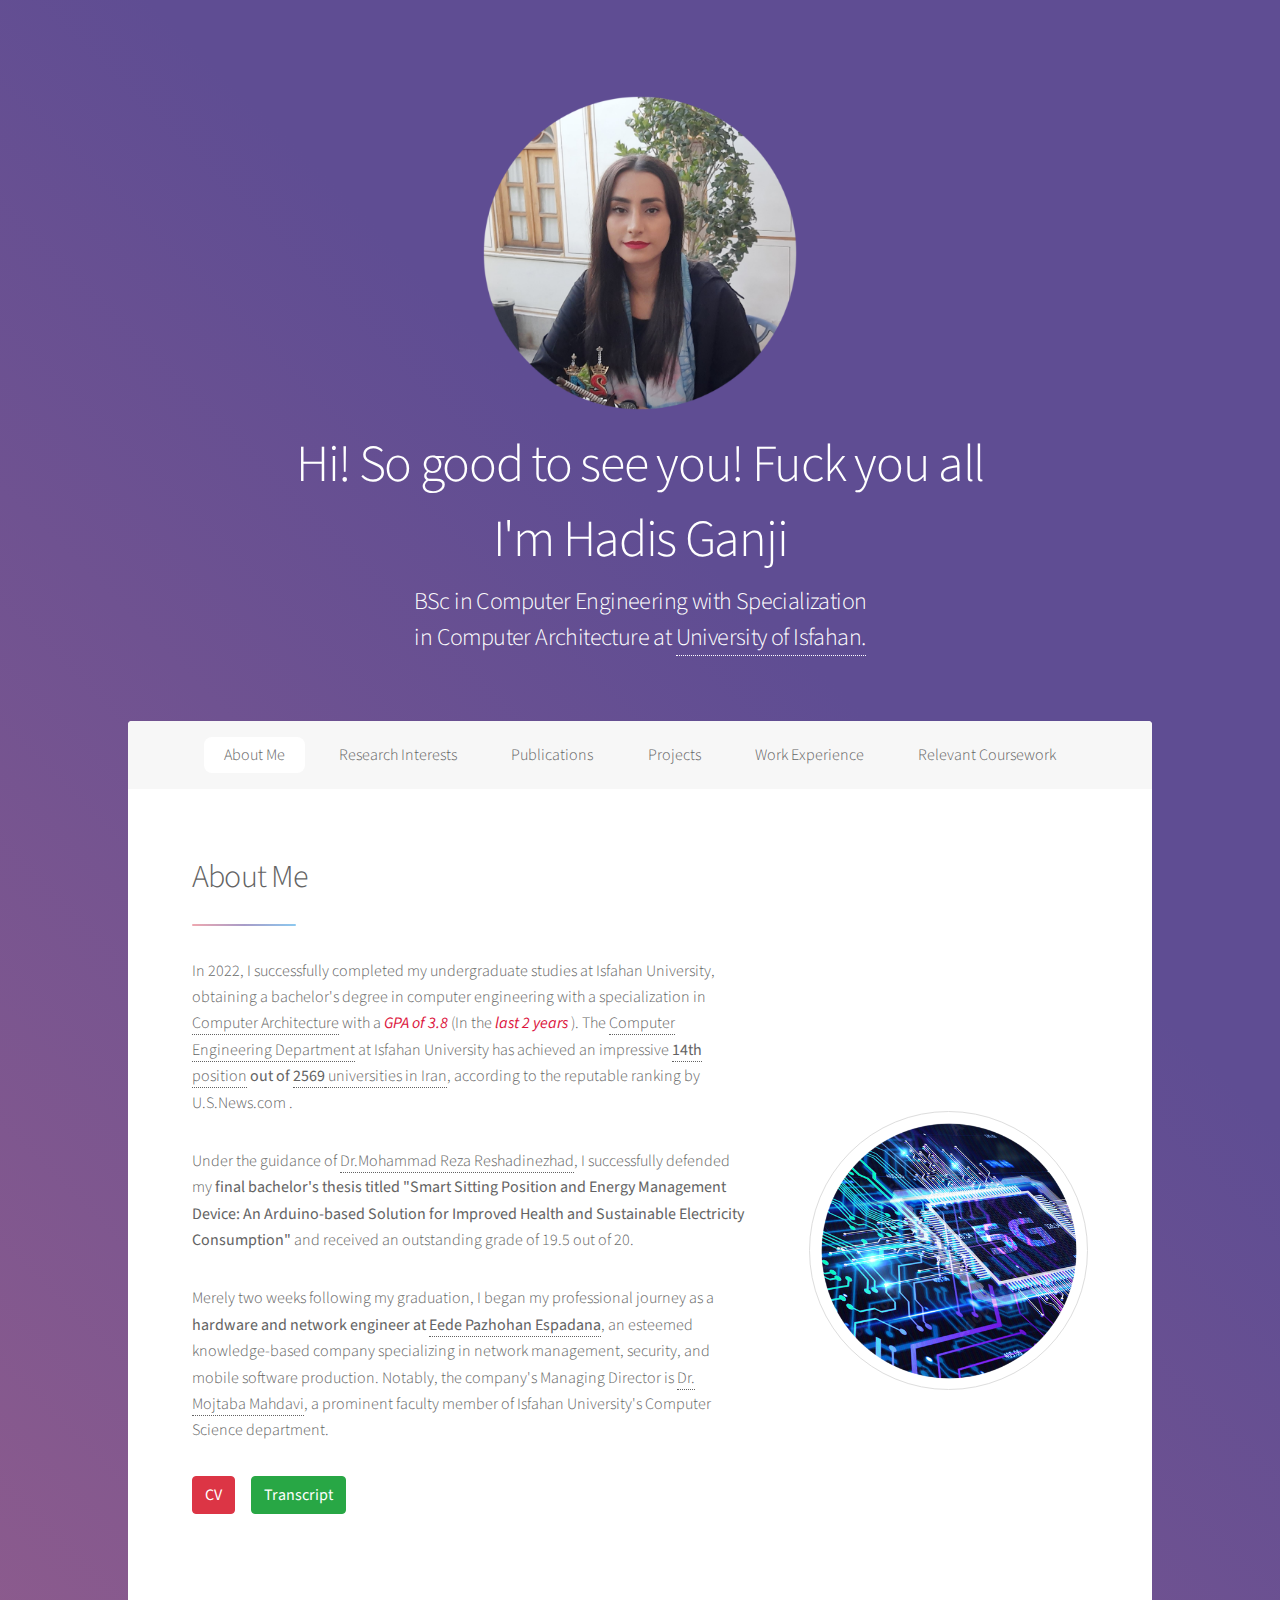
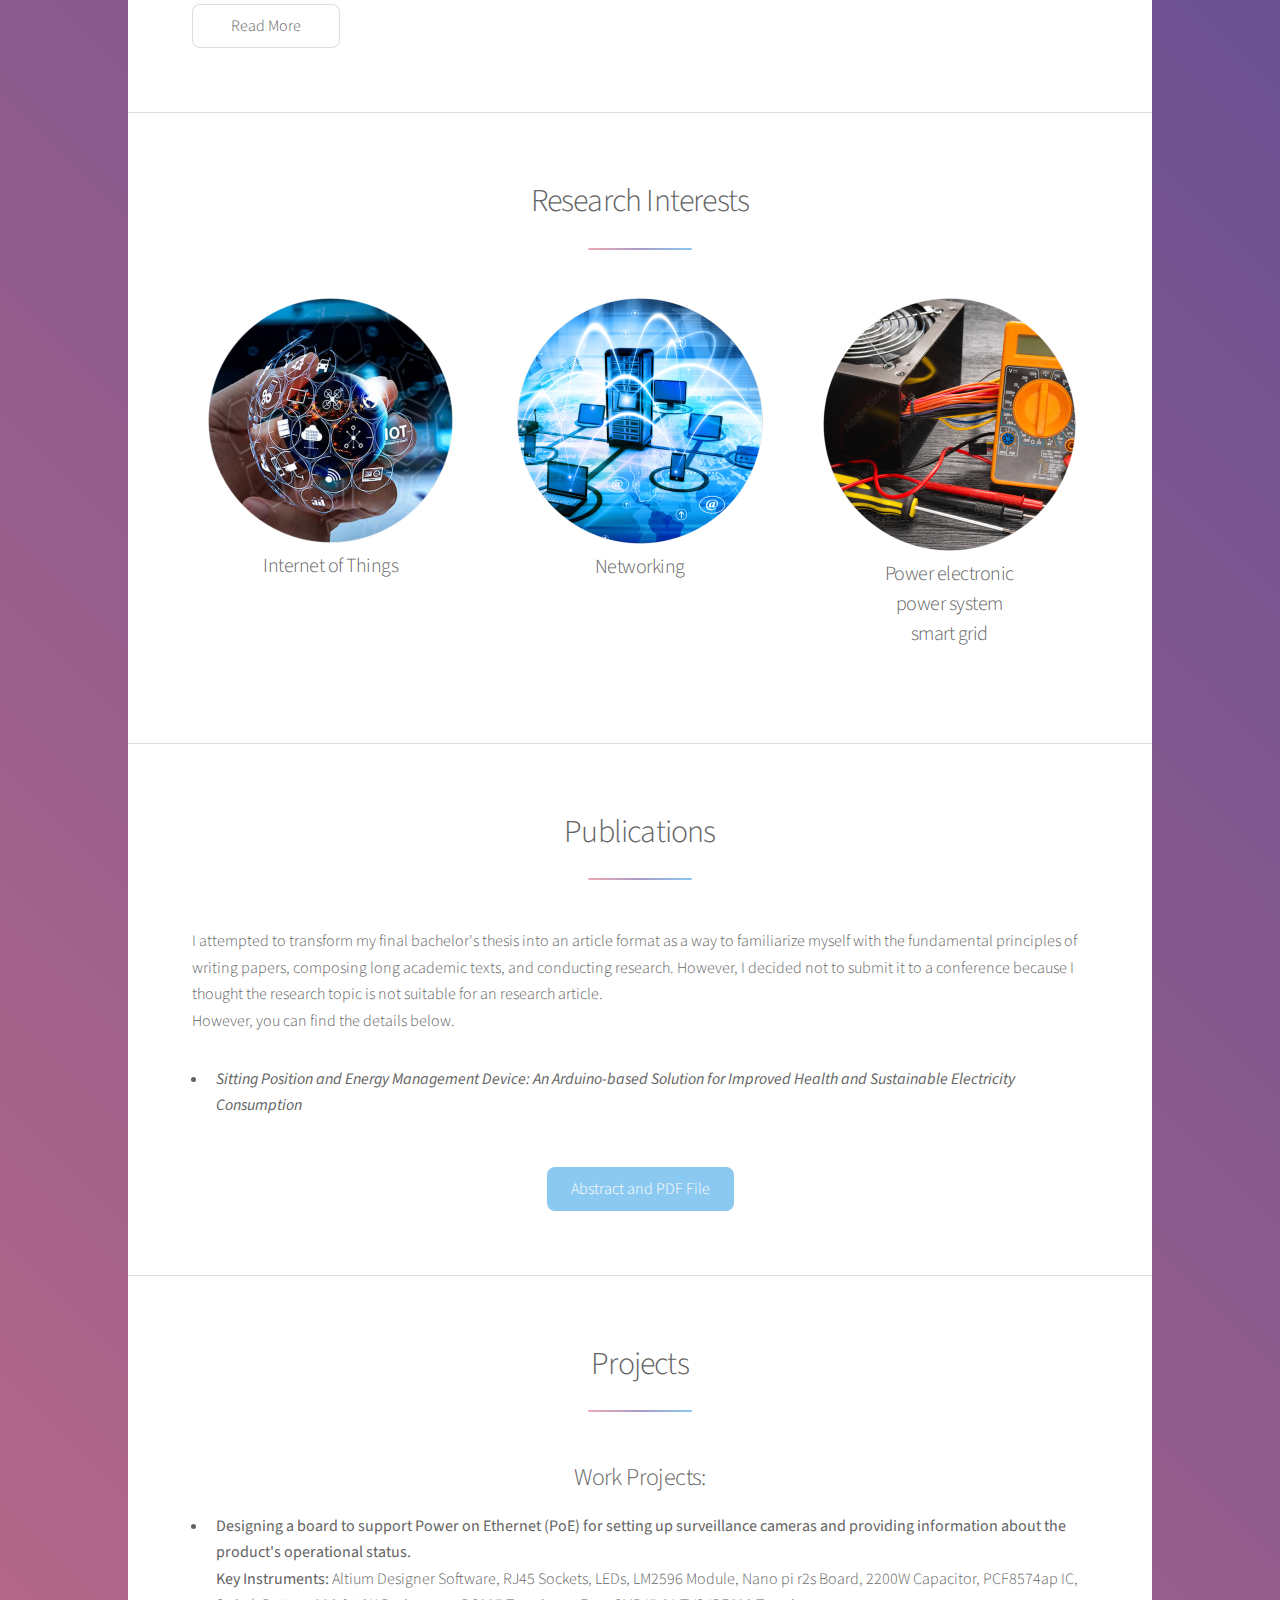
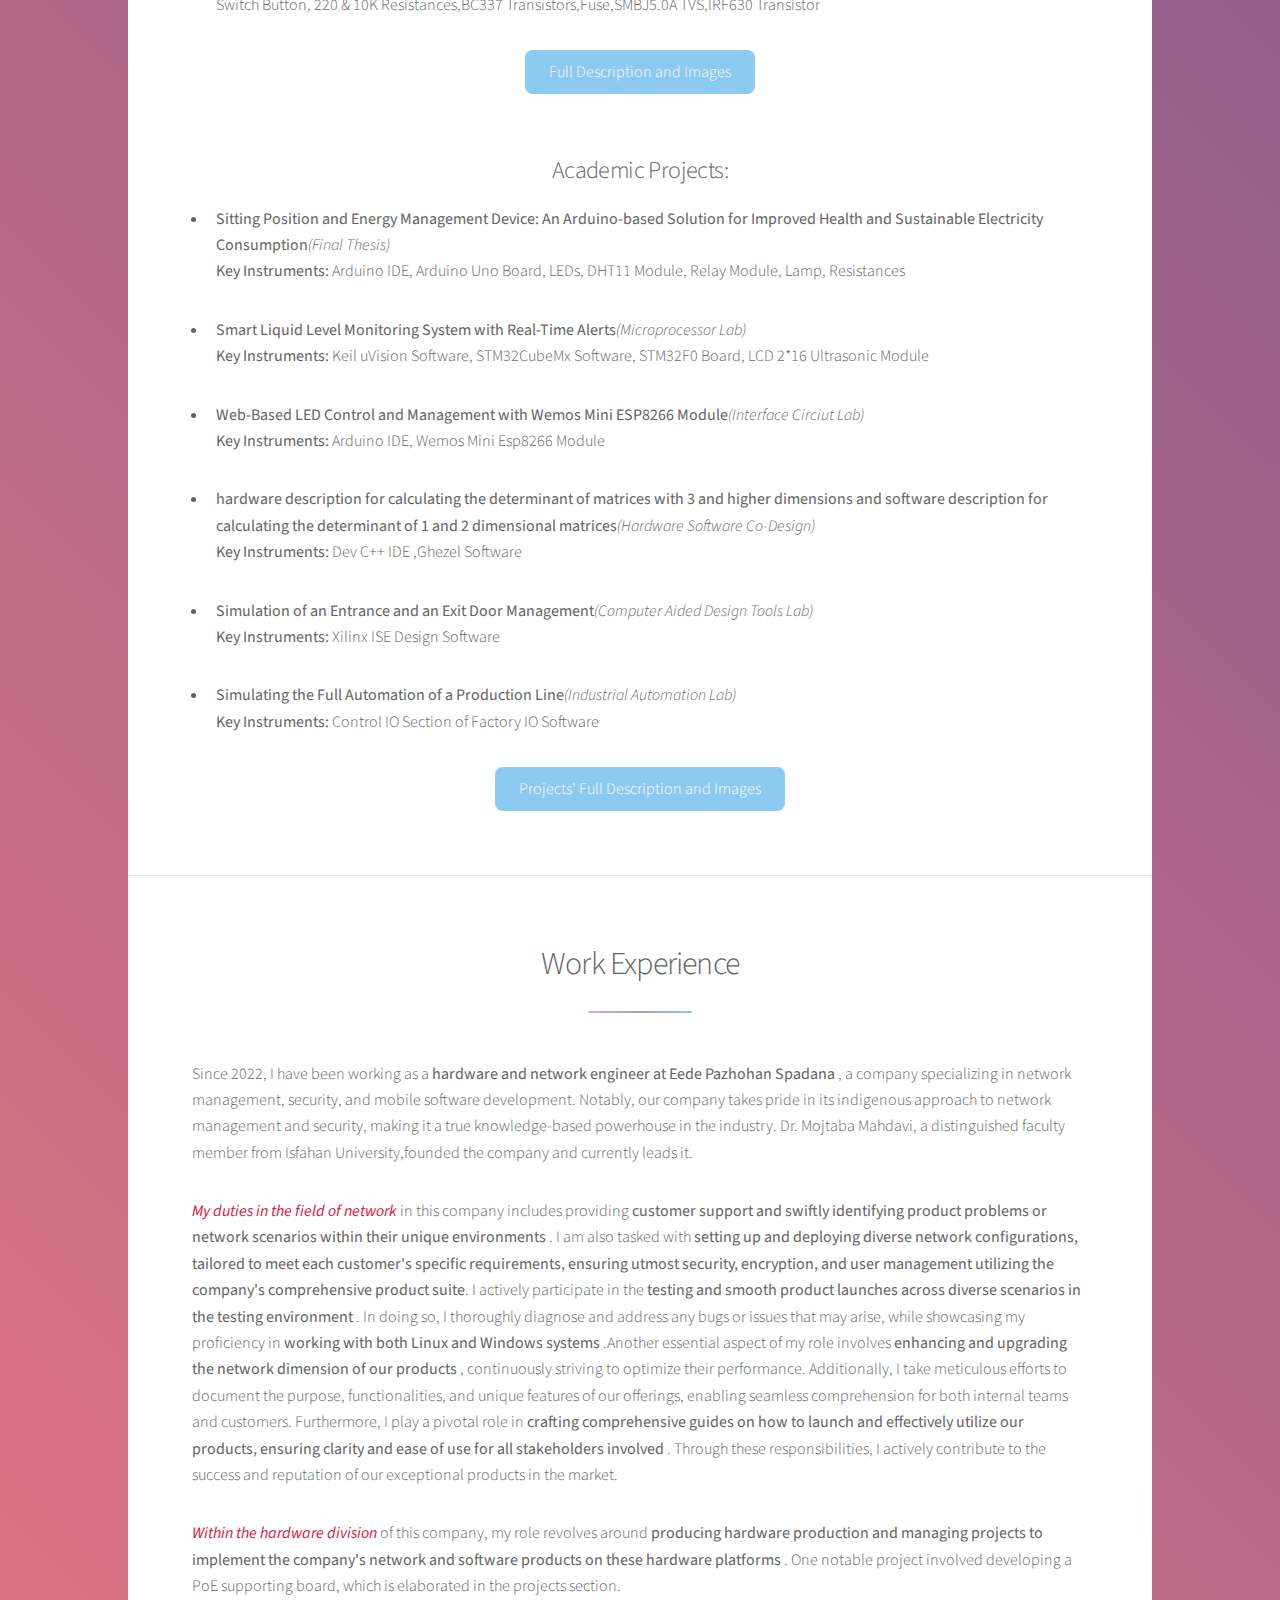
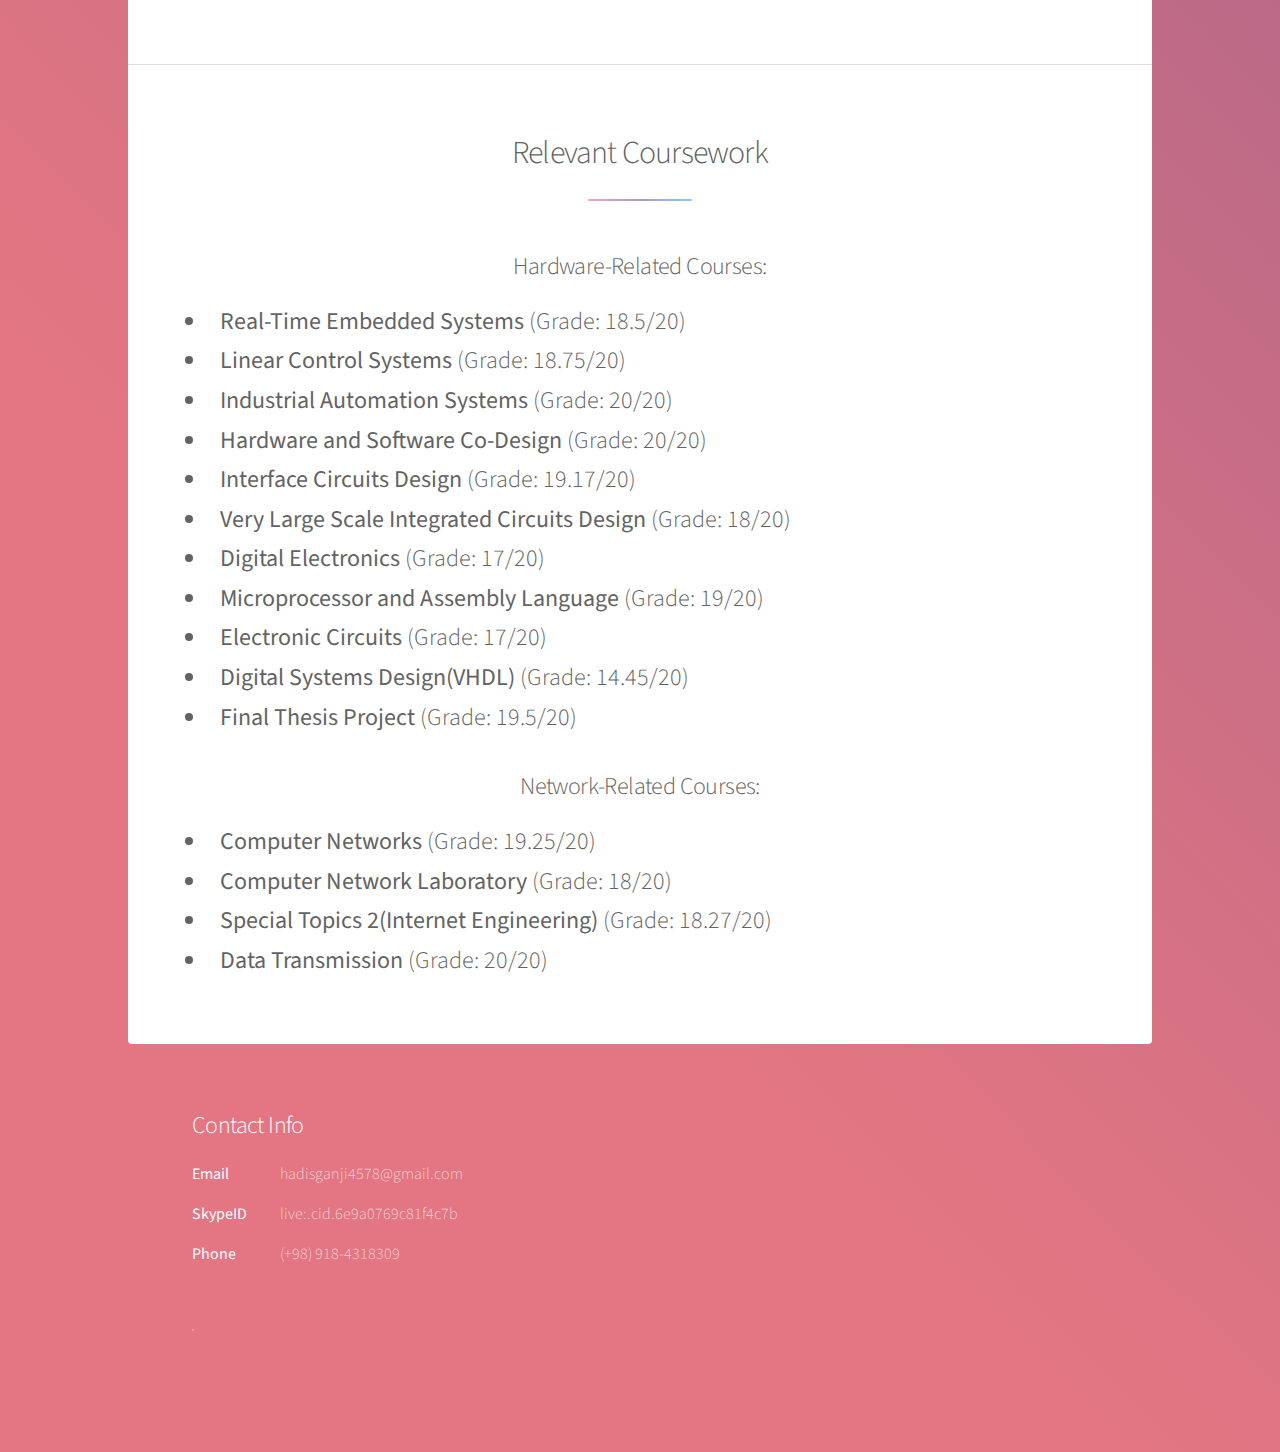
==== index.html @ ba5493f1 "bishoor kermoo" ====
<!DOCTYPE html>
<!--
	Stellar by HTML5 UP
	html5up.net | @ajlkn
	Free for personal and commercial use under the CCA 3.0 license (html5up.net/license)
-->
<html>

<head>
	<meta http-equiv="content-type" content="text/html; charset=UTF-8">
	<!-- Google tag (gtag.js) -->
	<script async="" src="index_files/js"></script>
	<script>
		window.dataLayer = window.dataLayer || [];
		function gtag() { dataLayer.push(arguments); }
		gtag('js', new Date());

		gtag('config', 'G-LJ4HGPXPZK');
	</script>

	<title>Home Page</title>
	<meta charset="utf-8">
	<meta name="viewport" content="width=device-width, initial-scale=1, user-scalable=no">
	<link rel="stylesheet" href="https://cdn.jsdelivr.net/npm/bootstrap@4.3.1/dist/css/bootstrap.min.css"
		integrity="sha384-ggOyR0iXCbMQv3Xipma34MD+dH/1fQ784/j6cY/iJTQUOhcWr7x9JvoRxT2MZw1T" crossorigin="anonymous">
	<link rel="stylesheet" href="index_files/bootstrap.min.css"
		integrity="sha384-ggOyR0iXCbMQv3Xipma34MD+dH/1fQ784/j6cY/iJTQUOhcWr7x9JvoRxT2MZw1T" crossorigin="anonymous">
	<link rel="stylesheet" href="index_files/main.css">
	<script src="index_files/jquery-3.3.1.slim.min.js"
		integrity="sha384-q8i/X+965DzO0rT7abK41JStQIAqVgRVzpbzo5smXKp4YfRvH+8abtTE1Pi6jizo"
		crossorigin="anonymous"></script>
	<script src="index_files/popper.min.js"
		integrity="sha384-UO2eT0CpHqdSJQ6hJty5KVphtPhzWj9WO1clHTMGa3JDZwrnQq4sF86dIHNDz0W1"
		crossorigin="anonymous"></script>
	<script src="index_files/bootstrap.min.js"
		integrity="sha384-JjSmVgyd0p3pXB1rRibZUAYoIIy6OrQ6VrjIEaFf/nJGzIxFDsf4x0xIM+B07jRM"
		crossorigin="anonymous"></script>
	<noscript>
		<link rel="stylesheet" href="assets/css/noscript.css" />
	</noscript>
</head>

<body class="">

	<!-- Wrapper -->
	<div id="wrapper">

		<!-- Header -->
		<header id="header" class="alt">
			<span class="logo">
				<img style="max-width: 35%;" alt="" src="index_files/me.png">
			</span>
			<h1>Hi! So good to see you!  Fuck you all<div></div>
			</h1>
			<h1>I'm Hadis Ganji<div></div>
			</h1>
			<h2>BSc in Computer Engineering with Specialization<br> in Computer Architecture at <a
					href="https://ui.ac.ir/EN">University of Isfahan.</a></h2>
		</header>

		<!-- Nav -->
		<nav id="nav" class="alt">
			<ul>
				<li><a href="#about" class="active">About Me</a></li>
				<li><a href="#first" class="">Research Interests</a></li>
				<li><a href="#second" class="">Publications</a></li>
				<li><a href="#third" class="">Projects</a></li>
				<li><a href="#fourth" class="">Work Experience</a></li>
				<li><a href="#fifth" class="">Relevant Coursework</a></li>
			</ul>
		</nav>

		<!-- Main -->
		<div id="main">

			<!-- About Me -->
			<section id="about" class="main">
				<div class="spotlight">
					<div class="content">
						<header class="major">
							<h2>About Me</h2>
						</header>
						<p>In 2022, I successfully completed my undergraduate studies at
							Isfahan University, obtaining a bachelor's degree in computer
							engineering with a specialization in <a href="http://hw.ui.ac.ir/">Computer Architecture</a>
							with a <b><em style="color: crimson;">GPA of
									3.8</em></b> (In the <b><em style="color: crimson;">last 2 years</em></b>
							).
							The <a href="http://fce.ui.ac.ir/">Computer Engineering Department</a> at Isfahan University
							has achieved an impressive <a href="https://www.usnews.com/education/best-global-universities/iran/computer-science
 "> <strong>14th</strong> position</a> <strong>out of <a href="https://asrezaban.com/%D8%AA%D8%B9%D8%AF%D8%A7%D8%AF-%D8%AF%D8%A7%D9%86%D8%B4%DA%AF%D8%A7%D9%87-%D9%87%D8%A7-%D8%AF%D8%B1-%D8%A7%DB%8C%D8%B1%D8%A7%D9%86/
 ">2569</strong> universities in Iran</a>, according to the reputable ranking by U.S.News.com .
						</p>

						<p>
							Under the guidance of <a
								href="https://scholar.google.com/citations?hl=en&user=UVoq7p0AAAAJ">Dr.Mohammad Reza
								Reshadinezhad</a>, I successfully defended my <strong>final bachelor's thesis titled
								"Smart
								Sitting Position and Energy Management Device: An Arduino-based Solution for Improved
								Health
								and Sustainable Electricity Consumption"</strong> and received an outstanding grade of
							19.5 out of
							20.
						</p>

						<p>
							Merely two weeks following my graduation, I began my professional journey as a
							<strong>hardware and
								network engineer at <a href="https://eepaco.ir/">Eede Pazhohan Espadana</a></strong>, an
							esteemed
							knowledge-based company specializing in network management, security, and mobile software
							production. Notably, the company's Managing Director is <a
								href="https://scholar.google.com/citations?hl=en&user=4ywD6eQAAAAJ">Dr. Mojtaba
								Mahdavi</a>, a prominent faculty member of Isfahan University's Computer Science
							department. <br>

						<ul class="actions">
							<li><a href="#" type="button" class="btn btn-danger">CV</a></li>
							<li><a href="#" type="button" class="btn btn-success">Transcript</a></li>
						</ul>
						<br>
						</p>

						<ul class="actions">
							<li><a href="Read More About Me.html" class="button">Read More</a></li>
						</ul>
					</div>
					<span class="image"><img src="images/index.png" alt=""></span>
				</div>
			</section>

			<!-- First Section -->
			<section id="first" class="main special">
				<header class="major">
					<h2>Research Interests</h2>
				</header>
				<ul class="features">
					<li>
						<span class="image"><img src="images/circle_iot(2).jpg" alt=""></span>
						<h3>Internet of Things</h3>
						<p> </p>
					</li>
					<li>
						<span class="image"><img src="images/imgonline-com-ua-shape-4cOcm2SMSVDm7pzH(3).jpg"
								alt=""></span>
						<h3>Networking</h3>
						<p> </p>
					</li>
					<li>
						<span class="image"><img src="images/imgonline-com-ua-shape-r41WKgwW0dTmNQNR(2).jpg"
								alt=""></span>
						<h3>Power electronic<br>power system<br>smart grid</h3>
						<p> </p>
					</li>
				</ul>
				<!-- <footer class="major">
					<ul class="actions special">
						<li><a href="generic.html" class="button">Learn More</a></li>
					</ul>
				</footer> -->
			</section>

			<!-- Second Section -->
			<section id="second" class="main special">
				<header class="major">
					<h2>Publications</h2>
					<!-- <p>Donec imperdiet consequat consequat. Suspendisse feugiat congue<br />
						posuere. Nulla massa urna, fermentum eget quam aliquet.</p> -->
				</header>


				<p style="text-align: left;">I attempted to transform my final bachelor's thesis into an article
					format as a way to familiarize myself with the fundamental principles of writing papers,
					composing long academic texts, and conducting research. However, I decided not to submit
					it to a conference because I thought the research topic is not suitable for an research
					article.<br>However, you can find the details below.
				</p>
				<ul>
					<li style="text-align: left;"> <i><strong> Sitting Position and Energy Management Device: An
								Arduino-based Solution for Improved Health and Sustainable Electricity
								Consumption</i></strong>
				</ul>


				<!-- <ul class="statistics">
					<li class="style1">
						<span class="icon solid fa-code-branch"></span>
						<strong>5,120</strong> Etiam
					</li>
					<li class="style2">
						<span class="icon fa-folder-open"></span>
						<strong>8,192</strong> Magna
					</li>
					<li class="style3">
						<span class="icon solid fa-signal"></span>
						<strong>2,048</strong> Tempus
					</li>
					<li class="style4">
						<span class="icon solid fa-laptop"></span>
						<strong>4,096</strong> Aliquam
					</li>
					<li class="style5">
						<span class="icon fa-gem"></span>
						<strong>1,024</strong> Nullam
					</li>
				</ul> -->
				<!-- <p class="content">Nam elementum nisl et mi a commodo porttitor. Morbi sit amet nisl eu arcu faucibus
					hendrerit vel a risus. Nam a orci mi, elementum ac arcu sit amet, fermentum pellentesque et purus.
					Integer maximus varius lorem, sed convallis diam accumsan sed. Etiam porttitor placerat sapien, sed
					eleifend a enim pulvinar faucibus semper quis ut arcu. Ut non nisl a mollis est efficitur
					vestibulum. Integer eget purus nec nulla mattis et accumsan ut magna libero. Morbi auctor iaculis
					porttitor. Sed ut magna ac risus et hendrerit scelerisque. Praesent eleifend lacus in lectus aliquam
					porta. Cras eu ornare dui curabitur lacinia.</p> -->
				<footer class="major">
					<ul class="actions special">
						<li><a href="Publication Details.html" class="button primary">Abstract and PDF File</a></li>
					</ul>
				</footer>
			</section>

			<!-- Get Started -->
			<section id="third" class="main special">
				<header class="major">
					<h2>Projects</h2>
				</header>
				<h2>Work Projects:</h2>
				<ul>
					<li style="text-align: left;"><b>Designing a board to support Power on Ethernet (PoE) for setting
							up surveillance cameras and providing information about the product's operational
							status.</b>
						<!--<ul>
							<li>I worked on a real-world project as my final thesis. In Isfahan,
								traffic sensors collected data for 37 months from 71 intersections,
								yielding 13 million lines of text-based traffic records. The data was cleaned,
								aggregated, and properly stored in order to be prepared for further time series
								and clustering analysis. In order to identify similar or dissimilar locations in
								the city for more effective traffic management, the main process of this project
								was to divide city intersections based on the similarity of their traffic flows.
								My secondary goal was to use time series visualization to examine daily variations
								in traffic flow at individual intersections and identify patterns.
								Results obtained from this project led to the publication of my second research paper.
							</li><br> -->
						<p><b>Key Instruments: </b> Altium Designer Software, RJ45 Sockets, LEDs, LM2596 Module, Nano pi
							r2s Board, 2200W Capacitor, PCF8574ap IC, Switch Button, 220 & 10K Resistances,BC337
							Transistors,Fuse,SMBJ5.0A TVS,IRF630 Transistor
						</p>
				</ul>
				<ul class="actions special">
					<li><a href="https://github.com/Mohammad-Aminazadeh/City-Traffic-Data-Analysis-and-Clustering"
							class="button primary">Full Description and Images</a></li>
					<!-- <li><a href="/Publications/ICCKE Presentation.pdf" class="button">Conference Presentation
							File</a></li> -->
				</ul>
				</li>
				<br>
				<h2>Academic Projects:</h2>
				<ul>
					<li style="text-align: left;"><b>Sitting Position and Energy Management Device: An
							Arduino-based Solution for Improved Health and Sustainable Electricity
							Consumption</b><i>(Final Thesis)</i>
						<!--<ul>
							<li>I worked on a real-world project as my final thesis. In Isfahan,
								traffic sensors collected data for 37 months from 71 intersections,
								yielding 13 million lines of text-based traffic records. The data was cleaned,
								aggregated, and properly stored in order to be prepared for further time series
								and clustering analysis. In order to identify similar or dissimilar locations in
								the city for more effective traffic management, the main process of this project
								was to divide city intersections based on the similarity of their traffic flows.
								My secondary goal was to use time series visualization to examine daily variations
								in traffic flow at individual intersections and identify patterns.
								Results obtained from this project led to the publication of my second research paper.
							</li><br> -->
						<p><b>Key Instruments: </b>
							Arduino IDE, Arduino Uno Board, LEDs, DHT11 Module, Relay Module, Lamp, Resistances

						</p>
						<!-- </ul>
				<ul class="actions special">
					<li><a href="https://github.com/Mohammad-Aminazadeh/City-Traffic-Data-Analysis-and-Clustering"
							class="button primary">Full Description and Images</a></li>
					<li><a href="/Publications/ICCKE Presentation.pdf" class="button">Conference Presentation
							File</a></li>
				</ul> -->
					</li>
				</ul>


				<ul>
					<li style="text-align: left;"><b>Smart Liquid Level Monitoring System with Real-Time
							Alerts</b><i>(Microprocessor Lab)</i>
						<!--<ul>
							<li>I worked on a real-world project as my final thesis. In Isfahan,
								traffic sensors collected data for 37 months from 71 intersections,
								yielding 13 million lines of text-based traffic records. The data was cleaned,
								aggregated, and properly stored in order to be prepared for further time series
								and clustering analysis. In order to identify similar or dissimilar locations in
								the city for more effective traffic management, the main process of this project
								was to divide city intersections based on the similarity of their traffic flows.
								My secondary goal was to use time series visualization to examine daily variations
								in traffic flow at individual intersections and identify patterns.
								Results obtained from this project led to the publication of my second research paper.
							</li><br> -->
						<p><b>Key Instruments: </b> Keil uVision Software, STM32CubeMx Software, STM32F0 Board, LCD 2*16
							Ultrasonic Module</p>
				</ul>
				<!-- <ul class="actions special">
					<li><a href="https://github.com/Mohammad-Aminazadeh/City-Traffic-Data-Analysis-and-Clustering"
							class="button primary">Full Description and Images</a></li>
					<li><a href="/Publications/ICCKE Presentation.pdf" class="button">Conference Presentation
							File</a></li>
				</ul> -->
				</li>

				<ul>
					<li style="text-align: left;"><b>Web-Based LED Control and Management with Wemos Mini ESP8266
							Module</b><i>(Interface Circiut Lab)</i>
						<!--<ul>
							<li>I worked on a real-world project as my final thesis. In Isfahan,
								traffic sensors collected data for 37 months from 71 intersections,
								yielding 13 million lines of text-based traffic records. The data was cleaned,
								aggregated, and properly stored in order to be prepared for further time series
								and clustering analysis. In order to identify similar or dissimilar locations in
								the city for more effective traffic management, the main process of this project
								was to divide city intersections based on the similarity of their traffic flows.
								My secondary goal was to use time series visualization to examine daily variations
								in traffic flow at individual intersections and identify patterns.
								Results obtained from this project led to the publication of my second research paper.
							</li><br> -->
						<p><b>Key Instruments: </b> Arduino IDE, Wemos Mini Esp8266 Module
						</p>
				</ul>
				<!-- <ul class="actions special">
					<li><a href="https://github.com/Mohammad-Aminazadeh/City-Traffic-Data-Analysis-and-Clustering"
							class="button primary">Full Description and Images</a></li>
					<li><a href="/Publications/ICCKE Presentation.pdf" class="button">Conference Presentation
							File</a></li>
				</ul> -->
				</li>

				<ul>
					<li style="text-align: left;"><b>hardware description for calculating the determinant of matrices
							with 3 and higher dimensions and software description for calculating the determinant of 1
							and 2 dimensional matrices</b><i>(Hardware Software Co-Design)</i>
						<!--<ul>
							<li>I worked on a real-world project as my final thesis. In Isfahan,
								traffic sensors collected data for 37 months from 71 intersections,
								yielding 13 million lines of text-based traffic records. The data was cleaned,
								aggregated, and properly stored in order to be prepared for further time series
								and clustering analysis. In order to identify similar or dissimilar locations in
								the city for more effective traffic management, the main process of this project
								was to divide city intersections based on the similarity of their traffic flows.
								My secondary goal was to use time series visualization to examine daily variations
								in traffic flow at individual intersections and identify patterns.
								Results obtained from this project led to the publication of my second research paper.
							</li><br> -->
						<p><b>Key Instruments: </b> Dev C++ IDE ,Ghezel Software
						</p>
				</ul>
				<!-- <ul class="actions special">
					<li><a href="https://github.com/Mohammad-Aminazadeh/City-Traffic-Data-Analysis-and-Clustering"
							class="button primary">Full Description and Images</a></li>
					<li><a href="/Publications/ICCKE Presentation.pdf" class="button">Conference Presentation
							File</a></li>
				</ul> -->
				</li>
				<ul>
					<li style="text-align: left;"><b>Simulation of an Entrance and an Exit Door
							Management</b><i>(Computer Aided Design Tools Lab)</i>
						<!--<ul>
							<li>I worked on a real-world project as my final thesis. In Isfahan,
								traffic sensors collected data for 37 months from 71 intersections,
								yielding 13 million lines of text-based traffic records. The data was cleaned,
								aggregated, and properly stored in order to be prepared for further time series
								and clustering analysis. In order to identify similar or dissimilar locations in
								the city for more effective traffic management, the main process of this project
								was to divide city intersections based on the similarity of their traffic flows.
								My secondary goal was to use time series visualization to examine daily variations
								in traffic flow at individual intersections and identify patterns.
								Results obtained from this project led to the publication of my second research paper.
							</li><br> -->
						<p><b>Key Instruments: </b> Xilinx ISE Design Software
						</p>
				</ul>
				<!-- <ul class="actions special">
					<li><a href="https://github.com/Mohammad-Aminazadeh/City-Traffic-Data-Analysis-and-Clustering"
							class="button primary">Full Description and Images</a></li>
					<li><a href="/Publications/ICCKE Presentation.pdf" class="button">Conference Presentation
							File</a></li>
				</ul> -->
				</li>

				<ul>
					<li style="text-align: left;"><b>Simulating the Full Automation of a Production
							Line</b><i>(Industrial Automation Lab)</i>
						<!--<ul>
							<li>I worked on a real-world project as my final thesis. In Isfahan,
								traffic sensors collected data for 37 months from 71 intersections,
								yielding 13 million lines of text-based traffic records. The data was cleaned,
								aggregated, and properly stored in order to be prepared for further time series
								and clustering analysis. In order to identify similar or dissimilar locations in
								the city for more effective traffic management, the main process of this project
								was to divide city intersections based on the similarity of their traffic flows.
								My secondary goal was to use time series visualization to examine daily variations
								in traffic flow at individual intersections and identify patterns.
								Results obtained from this project led to the publication of my second research paper.
							</li><br> -->
						<p><b>Key Instruments: </b> Control IO Section of Factory IO Software
						</p>
				</ul>
				<ul class="actions special">
					<li><a href="https://github.com/Mohammad-Aminazadeh/City-Traffic-Data-Analysis-and-Clustering"
							class="button primary">Projects' Full Description and Images</a></li>
					<!--<li><a href="/Publications/ICCKE Presentation.pdf" class="button">Conference Presentation
							File</a></li>-->
				</ul>
				</li>

				<!-- <footer class="major">
					<ul class="actions special">
						<li><a href="generic.html" class="button primary">Get Started</a></li>
						<li><a href="generic.html" class="button">Learn More</a></li>
					</ul>
				</footer> -->
			</section>

			<section id="forth" class="main special">
				<header class="major">
					<h2>Work Experience</h2>
				</header>

				<p align="left">Since 2022, I have been working as a <strong>hardware and network engineer at
						Eede Pazhohan Spadana</strong> , a company specializing in network management, security, and
					mobile software development. Notably, our company takes pride in its
					indigenous approach to network management and security, making it a true knowledge-based
					powerhouse in the industry. Dr. Mojtaba Mahdavi, a distinguished faculty member from
					Isfahan University,founded the company and currently leads it.</p>
				<p align="left">
					<strong><em style="color: crimson;"> My duties in the field of network </em></strong> in this company includes providing
					<strong>customer
					support and swiftly identifying product problems or
					network scenarios within their unique environments</strong> . I am also tasked with <strong>setting up
					and deploying diverse network configurations, tailored to meet each customer's
					specific requirements, ensuring utmost security, encryption, and user management
					utilizing the company's comprehensive product suite</strong>. I actively participate in the
					<strong>testing and smooth product
					launches across diverse scenarios in the testing environment</strong> . In doing so, I
					thoroughly diagnose and address any bugs or issues that may arise, while showcasing
					my proficiency in <strong>working with both Linux and Windows systems</strong> .Another essential aspect
					of my role involves <strong>enhancing and upgrading the network
					dimension of our products</strong> , continuously striving to optimize their performance.
					Additionally, I take meticulous efforts to document the purpose, functionalities,
					and unique features of our offerings, enabling seamless comprehension for both
					internal teams and customers. Furthermore, I play a pivotal role in <strong>crafting
					comprehensive guides on how to launch
					and effectively utilize our products, ensuring clarity and ease of use for all
					stakeholders involved</strong> . Through these responsibilities, I actively contribute to the
					success and reputation of our exceptional products in the market.
				</p>
				<p align="left"> <strong><em style="color: crimson;">Within the hardware division</em></strong> of this company, my role revolves around <strong>producing
					hardware production and managing projects to implement the company's network and
					software products on these hardware platforms</strong> . One notable project involved developing a
					PoE supporting board, which is elaborated in the projects section.</p>


				<!-- <footer class="major">
					<ul class="actions special">
						<li><a href="generic.html" class="button primary">Get Started</a></li>
						<li><a href="generic.html" class="button">Learn More</a></li>
					</ul>
				</footer> -->
			</section>


			<section id="fifth" class="main special">
				<header class="major">
					<h2>Relevant Coursework</h2>
				</header>
				<h2>Hardware-Related Courses:</h2>
				<ul>
					<li style="text-align: left; font-size: x-large;"><b>Real-Time Embedded Systems</b> (Grade: 18.5/20)
					</li>
					<li style="text-align: left; font-size: x-large;"><b>Linear Control Systems</b> (Grade: 18.75/20)
					</li>
					<li style="text-align: left; font-size: x-large;"><b>Industrial Automation Systems</b> (Grade:
						20/20)</li>
					<li style="text-align: left; font-size: x-large;"><b>Hardware and Software Co-Design</b> (Grade:
						20/20)
					</li>
					<li style="text-align: left; font-size: x-large;"><b>Interface Circuits Design</b> (Grade: 19.17/20)
					</li>
					<li style="text-align: left; font-size: x-large;"><b>Very Large Scale Integrated Circuits Design</b>
						(Grade: 18/20)</li>
					<li style="text-align: left; font-size: x-large;"><b>Digital Electronics</b> (Grade: 17/20)</li>
					<li style="text-align: left; font-size: x-large;"><b>Microprocessor and Assembly Language</b>
						(Grade: 19/20)</li>
					<li style="text-align: left; font-size: x-large;"><b>Electronic Circuits</b> (Grade: 17/20)</li>
					<li style="text-align: left; font-size: x-large;"><b>Digital Systems Design(VHDL)</b> (Grade:
						14.45/20)</li>
					<li style="text-align: left; font-size: x-large;"><b>Final Thesis Project</b> (Grade: 19.5/20)</li>
				</ul>

				<h2>Network-Related Courses:</h2>
				<ul>
					<li style="text-align: left; font-size: x-large;"><b>Computer Networks</b> (Grade: 19.25/20)</li>
					<li style="text-align: left; font-size: x-large;"><b>Computer Network Laboratory</b> (Grade: 18/20)
					</li>
					<li style="text-align: left; font-size: x-large;"><b>Special Topics 2(Internet Engineering)</b>
						(Grade: 18.27/20)</li>
					<li style="text-align: left; font-size: x-large;"><b>Data Transmission</b> (Grade: 20/20)
					</li>
				</ul>

				<!-- <footer class="major">
					<ul class="actions special">
						<li><a href="generic.html" class="button primary">Get Started</a></li>
						<li><a href="generic.html" class="button">Learn More</a></li>
					</ul>
				</footer> -->
			</section>

		</div>

		<!-- Footer -->
		<footer id="footer">
			<!--<section>
				<h2 style="font-family:'Times New Roman', Times, serif">Through various chances, through all
					vicissitudes, we make our way ....</h2>
				<p>Aeneid</p>
				<!-- <ul class="actions">
					<li><a href="generic.html" class="button">Learn More</a></li>
				</ul> 
			</section>-->
			<section>
				<h2>Contact Info</h2>
				<dl class="alt">
					<!-- <dt>Address</dt>
					<dd>Department of Computer Science/Engineering &bull; University of Isfahan &bull; Daneshgah Street &bull; Isfahan &bull; IRAN</dd> -->
					<dt>Email</dt>
					<dd>hadisganji4578@gmail.com</dd>
					<dt>SkypeID</dt>
					<dd>live:.cid.6e9a0769c81f4c7b</dd>
					<dt>Phone</dt>
					<dd>(+98) 918-4318309</dd>

				</dl>
				<ul class="icons">
					<!-- <li><a href="#" class="icon brands fa-twitter alt"><span class="label">Twitter</span></a></li> -->
					<!-- <li><a href="#" class="icon brands fa-facebook-f alt"><span class="label">Facebook</span></a></li> -->
					<!-- <li><a href="#" class="icon brands fa-instagram alt"><span class="label">Instagram</span></a></li> -->
					<li><a href="https://github.com/Mohammad-Aminazadeh" class="icon brands fa-github alt"><span
								class="label">GitHub</span></a></li>
					<!-- <li><a href="#" class="icon brands fa-dribbble alt"><span class="label">Dribbble</span></a></li> -->
				</ul>
			</section>
			<!-- <p class="copyright">&copy; Untitled. Design: <a href="https://html5up.net">HTML5 UP</a>.</p> -->
		</footer>

	</div>

	<!-- Scripts -->
	<script src="index_files/jquery.min.js"></script>
	<script src="index_files/jquery.scrollex.min.js"></script>
	<script src="index_files/jquery.scrolly.min.js"></script>
	<script src="index_files/browser.min.js"></script>
	<script src="index_files/breakpoints.min.js"></script>
	<script src="index_files/util.js"></script>
	<script src="index_files/main.js"></script>

	<!-- Start of Woopra Code -->
	<!-- <script>
	!function(){var t,o,c,e=window,n=document,r=arguments,a="script",i=["call","cancelAction","config","identify","push","track","trackClick","trackForm","update","visit"],s=function(){var t,o=this,c=function(t){o[t]=function(){return o._e.push([t].concat(Array.prototype.slice.call(arguments,0))),o}};for(o._e=[],t=0;t<i.length;t++)c(i[t])};for(e.__woo=e.__woo||{},t=0;t<r.length;t++)e.__woo[r[t]]=e[r[t]]=e[r[t]]||new s;(o=n.createElement(a)).async=1,o.src="https://static.woopra.com/js/w.js",(c=n.getElementsByTagName(a)[0]).parentNode.insertBefore(o,c)}("woopra");

	woopra.config({
		domain: "mohammad-aminazadeh.github.io",
		outgoing_tracking: true,
		download_tracking: true,
		click_tracking: true
	});
	
	woopra.track();
	</script>
	End of Woopra Code -->



</body>

</html>
---- index_files/main.css ----
@import url(fontawesome-all.min.css);
@import 'https://fonts.googleapis.com/css?family=Source+Sans+Pro:300,400';

/*
	Stellar by HTML5 UP
	html5up.net | @ajlkn
	Free for personal and commercial use under the CCA 3.0 license (html5up.net/license)
*/

html, body, div, span, applet, object,
iframe, h1, h2, h3, h4, h5, h6, p, blockquote,
pre, a, abbr, acronym, address, big, cite,
code, del, dfn, em, img, ins, kbd, q, s, samp,
small, strike, strong, sub, sup, tt, var, b,
u, i, center, dl, dt, dd, ol, ul, li, fieldset,
form, label, legend, table, caption, tbody,
tfoot, thead, tr, th, td, article, aside,
canvas, details, embed, figure, figcaption,
footer, header, hgroup, menu, nav, output, ruby,
section, summary, time, mark, audio, video {
	margin: 0;
	padding: 0;
	border: 0;
	font-size: 100%;
	font: inherit;
	vertical-align: baseline;}

article, aside, details, figcaption, figure,
footer, header, hgroup, menu, nav, section {
	display: block;}

body {
	line-height: 1;
}

ol, ul {
	list-style: none;
}

blockquote, q {
	quotes: none;
}

	blockquote:before, blockquote:after, q:before, q:after {
		content: '';
		content: none;
	}

table {
	border-collapse: collapse;
	border-spacing: 0;
}

body {
	-webkit-text-size-adjust: none;
}

mark {
	background-color: transparent;
	color: inherit;
}

input::-moz-focus-inner {
	border: 0;
	padding: 0;
}

input, select, textarea {
	-moz-appearance: none;
	-webkit-appearance: none;
	-ms-appearance: none;
	appearance: none;
}

/* Basic */

	@-ms-viewport {
		width: device-width;
	}

	body {
		-ms-overflow-style: scrollbar;
	}

	@media screen and (max-width: 480px) {

		html, body {
			min-width: 320px;
		}

	}

	html {
		box-sizing: border-box;
	}

	*, *:before, *:after {
		box-sizing: inherit;
	}

	body {
		background-color: #935d8c;
		background-image: url("images/overlay.png"), -moz-linear-gradient(45deg, #e37682 15%, #5f4d93 85%);
		background-image: url("images/overlay.png"), -webkit-linear-gradient(45deg, #e37682 15%, #5f4d93 85%);
		background-image: url("images/overlay.png"), -ms-linear-gradient(45deg, #e37682 15%, #5f4d93 85%);
		background-image: url("images/overlay.png"), linear-gradient(45deg, #e37682 15%, #5f4d93 85%);
	}

		body.is-preload *, body.is-preload *:before, body.is-preload *:after {
			-moz-animation: none !important;
			-webkit-animation: none !important;
			-ms-animation: none !important;
			animation: none !important;
			-moz-transition: none !important;
			-webkit-transition: none !important;
			-ms-transition: none !important;
			transition: none !important;
		}

/* Type */

	body {
		background-color: #935d8c;
		color: rgba(255, 255, 255, 0.65);
	}

	body, input, select, textarea {
		font-family: "Source Sans Pro", Helvetica, sans-serif;
		font-size: 17pt;
		font-weight: 300;
		line-height: 1.65;
	}

		@media screen and (max-width: 1680px) {

			body, input, select, textarea {
				font-size: 14pt;
			}

		}

		@media screen and (max-width: 1280px) {

			body, input, select, textarea {
				font-size: 12pt;
			}

		}

		@media screen and (max-width: 360px) {

			body, input, select, textarea {
				font-size: 11pt;
			}

		}

	a {
		-moz-transition: color 0.2s ease, border-bottom 0.2s ease;
		-webkit-transition: color 0.2s ease, border-bottom 0.2s ease;
		-ms-transition: color 0.2s ease, border-bottom 0.2s ease;
		transition: color 0.2s ease, border-bottom 0.2s ease;
		text-decoration: none;
		border-bottom: dotted 1px;
		color: inherit;
	}

		a:hover {
			border-bottom-color: transparent;
		}

	strong, b {
		font-weight: 400;
	}

	em, i {
		font-style: italic;
	}

	p {
		margin: 0 0 2em 0;
	}

		p.content {
			-moz-columns: 20em 2;
			-webkit-columns: 20em 2;
			-ms-columns: 20em 2;
			columns: 20em 2;
			-moz-column-gap: 2em;
			-webkit-column-gap: 2em;
			-ms-column-gap: 2em;
			column-gap: 2em;
			text-align: justify;
		}

	h1, h2, h3, h4, h5, h6 {
		font-weight: 300;
		line-height: 1.5;
		margin: 0 0 0.7em 0;
		letter-spacing: -0.025em;
	}

		h1 a, h2 a, h3 a, h4 a, h5 a, h6 a {
			color: inherit;
			text-decoration: none;
		}

	h1 {
		font-size: 2.5em;
		line-height: 1.2;
	}

	h2 {
		font-size: 1.5em;
	}

	h3 {
		font-size: 1.25em;
	}

	h4 {
		font-size: 1.1em;
	}

	h5 {
		font-size: 0.9em;
	}

	h6 {
		font-size: 0.7em;
	}

	@media screen and (max-width: 736px) {

		h1 {
			font-size: 2em;
		}

	}

	sub {
		font-size: 0.8em;
		position: relative;
		top: 0.5em;
	}

	sup {
		font-size: 0.8em;
		position: relative;
		top: -0.5em;
	}

	blockquote {
		border-left: solid 4px;
		font-style: italic;
		margin: 0 0 2em 0;
		padding: 0.5em 0 0.5em 2em;
	}

	code {
		border-radius: 8px;
		border: solid 1px;
		font-family: "Courier New", monospace;
		font-size: 0.9em;
		margin: 0 0.25em;
		padding: 0.25em 0.65em;
	}

	pre {
		-webkit-overflow-scrolling: touch;
		font-family: "Courier New", monospace;
		font-size: 0.9em;
		margin: 0 0 2em 0;
	}

		pre code {
			display: block;
			line-height: 1.75;
			padding: 1em 1.5em;
			overflow-x: auto;
		}

	hr {
		border: 0;
		border-bottom: solid 1px;
		margin: 2em 0;
	}

		hr.major {
			margin: 3em 0;
		}

	.align-left {
		text-align: left;
	}

	.align-center {
		text-align: center;
	}

	.align-right {
		text-align: right;
	}

	input, select, textarea {
		color: #ffffff;
	}

	a:hover {
		color: #ffffff;
	}

	strong, b {
		color: #ffffff;
	}

	h1, h2, h3, h4, h5, h6 {
		color: #ffffff;
	}

	blockquote {
		border-left-color: rgba(255, 255, 255, 0.35);
	}

	code {
		background: rgba(255, 255, 255, 0.075);
		border-color: rgba(255, 255, 255, 0.35);
	}

	hr {
		border-bottom-color: rgba(255, 255, 255, 0.35);
	}

/* Row */

	.row {
		display: flex;
		flex-wrap: wrap;
		box-sizing: border-box;
		align-items: stretch;
	}

		.row > * {
			box-sizing: border-box;
		}

		.row.gtr-uniform > * > :last-child {
			margin-bottom: 0;
		}

		.row.aln-left {
			justify-content: flex-start;
		}

		.row.aln-center {
			justify-content: center;
		}

		.row.aln-right {
			justify-content: flex-end;
		}

		.row.aln-top {
			align-items: flex-start;
		}

		.row.aln-middle {
			align-items: center;
		}

		.row.aln-bottom {
			align-items: flex-end;
		}

		.row > .imp {
			order: -1;
		}

		.row > .col-1 {
			width: 8.33333%;
		}

		.row > .off-1 {
			margin-left: 8.33333%;
		}

		.row > .col-2 {
			width: 16.66667%;
		}

		.row > .off-2 {
			margin-left: 16.66667%;
		}

		.row > .col-3 {
			width: 25%;
		}

		.row > .off-3 {
			margin-left: 25%;
		}

		.row > .col-4 {
			width: 33.33333%;
		}

		.row > .off-4 {
			margin-left: 33.33333%;
		}

		.row > .col-5 {
			width: 41.66667%;
		}

		.row > .off-5 {
			margin-left: 41.66667%;
		}

		.row > .col-6 {
			width: 50%;
		}

		.row > .off-6 {
			margin-left: 50%;
		}

		.row > .col-7 {
			width: 58.33333%;
		}

		.row > .off-7 {
			margin-left: 58.33333%;
		}

		.row > .col-8 {
			width: 66.66667%;
		}

		.row > .off-8 {
			margin-left: 66.66667%;
		}

		.row > .col-9 {
			width: 75%;
		}

		.row > .off-9 {
			margin-left: 75%;
		}

		.row > .col-10 {
			width: 83.33333%;
		}

		.row > .off-10 {
			margin-left: 83.33333%;
		}

		.row > .col-11 {
			width: 91.66667%;
		}

		.row > .off-11 {
			margin-left: 91.66667%;
		}

		.row > .col-12 {
			width: 100%;
		}

		.row > .off-12 {
			margin-left: 100%;
		}

		.row.gtr-0 {
			margin-top: 0;
			margin-left: 0em;
		}

			.row.gtr-0 > * {
				padding: 0 0 0 0em;
			}

			.row.gtr-0.gtr-uniform {
				margin-top: 0em;
			}

				.row.gtr-0.gtr-uniform > * {
					padding-top: 0em;
				}

		.row.gtr-25 {
			margin-top: 0;
			margin-left: -0.375em;
		}

			.row.gtr-25 > * {
				padding: 0 0 0 0.375em;
			}

			.row.gtr-25.gtr-uniform {
				margin-top: -0.375em;
			}

				.row.gtr-25.gtr-uniform > * {
					padding-top: 0.375em;
				}

		.row.gtr-50 {
			margin-top: 0;
			margin-left: -0.75em;
		}

			.row.gtr-50 > * {
				padding: 0 0 0 0.75em;
			}

			.row.gtr-50.gtr-uniform {
				margin-top: -0.75em;
			}

				.row.gtr-50.gtr-uniform > * {
					padding-top: 0.75em;
				}

		.row {
			margin-top: 0;
			margin-left: -1.5em;
		}

			.row > * {
				padding: 0 0 0 1.5em;
			}

			.row.gtr-uniform {
				margin-top: -1.5em;
			}

				.row.gtr-uniform > * {
					padding-top: 1.5em;
				}

		.row.gtr-150 {
			margin-top: 0;
			margin-left: -2.25em;
		}

			.row.gtr-150 > * {
				padding: 0 0 0 2.25em;
			}

			.row.gtr-150.gtr-uniform {
				margin-top: -2.25em;
			}

				.row.gtr-150.gtr-uniform > * {
					padding-top: 2.25em;
				}

		.row.gtr-200 {
			margin-top: 0;
			margin-left: -3em;
		}

			.row.gtr-200 > * {
				padding: 0 0 0 3em;
			}

			.row.gtr-200.gtr-uniform {
				margin-top: -3em;
			}

				.row.gtr-200.gtr-uniform > * {
					padding-top: 3em;
				}

		@media screen and (max-width: 1680px) {

			.row {
				display: flex;
				flex-wrap: wrap;
				box-sizing: border-box;
				align-items: stretch;
			}

				.row > * {
					box-sizing: border-box;
				}

				.row.gtr-uniform > * > :last-child {
					margin-bottom: 0;
				}

				.row.aln-left {
					justify-content: flex-start;
				}

				.row.aln-center {
					justify-content: center;
				}

				.row.aln-right {
					justify-content: flex-end;
				}

				.row.aln-top {
					align-items: flex-start;
				}

				.row.aln-middle {
					align-items: center;
				}

				.row.aln-bottom {
					align-items: flex-end;
				}

				.row > .imp-xlarge {
					order: -1;
				}

				.row > .col-1-xlarge {
					width: 8.33333%;
				}

				.row > .off-1-xlarge {
					margin-left: 8.33333%;
				}

				.row > .col-2-xlarge {
					width: 16.66667%;
				}

				.row > .off-2-xlarge {
					margin-left: 16.66667%;
				}

				.row > .col-3-xlarge {
					width: 25%;
				}

				.row > .off-3-xlarge {
					margin-left: 25%;
				}

				.row > .col-4-xlarge {
					width: 33.33333%;
				}

				.row > .off-4-xlarge {
					margin-left: 33.33333%;
				}

				.row > .col-5-xlarge {
					width: 41.66667%;
				}

				.row > .off-5-xlarge {
					margin-left: 41.66667%;
				}

				.row > .col-6-xlarge {
					width: 50%;
				}

				.row > .off-6-xlarge {
					margin-left: 50%;
				}

				.row > .col-7-xlarge {
					width: 58.33333%;
				}

				.row > .off-7-xlarge {
					margin-left: 58.33333%;
				}

				.row > .col-8-xlarge {
					width: 66.66667%;
				}

				.row > .off-8-xlarge {
					margin-left: 66.66667%;
				}

				.row > .col-9-xlarge {
					width: 75%;
				}

				.row > .off-9-xlarge {
					margin-left: 75%;
				}

				.row > .col-10-xlarge {
					width: 83.33333%;
				}

				.row > .off-10-xlarge {
					margin-left: 83.33333%;
				}

				.row > .col-11-xlarge {
					width: 91.66667%;
				}

				.row > .off-11-xlarge {
					margin-left: 91.66667%;
				}

				.row > .col-12-xlarge {
					width: 100%;
				}

				.row > .off-12-xlarge {
					margin-left: 100%;
				}

				.row.gtr-0 {
					margin-top: 0;
					margin-left: 0em;
				}

					.row.gtr-0 > * {
						padding: 0 0 0 0em;
					}

					.row.gtr-0.gtr-uniform {
						margin-top: 0em;
					}

						.row.gtr-0.gtr-uniform > * {
							padding-top: 0em;
						}

				.row.gtr-25 {
					margin-top: 0;
					margin-left: -0.375em;
				}

					.row.gtr-25 > * {
						padding: 0 0 0 0.375em;
					}

					.row.gtr-25.gtr-uniform {
						margin-top: -0.375em;
					}

						.row.gtr-25.gtr-uniform > * {
							padding-top: 0.375em;
						}

				.row.gtr-50 {
					margin-top: 0;
					margin-left: -0.75em;
				}

					.row.gtr-50 > * {
						padding: 0 0 0 0.75em;
					}

					.row.gtr-50.gtr-uniform {
						margin-top: -0.75em;
					}

						.row.gtr-50.gtr-uniform > * {
							padding-top: 0.75em;
						}

				.row {
					margin-top: 0;
					margin-left: -1.5em;
				}

					.row > * {
						padding: 0 0 0 1.5em;
					}

					.row.gtr-uniform {
						margin-top: -1.5em;
					}

						.row.gtr-uniform > * {
							padding-top: 1.5em;
						}

				.row.gtr-150 {
					margin-top: 0;
					margin-left: -2.25em;
				}

					.row.gtr-150 > * {
						padding: 0 0 0 2.25em;
					}

					.row.gtr-150.gtr-uniform {
						margin-top: -2.25em;
					}

						.row.gtr-150.gtr-uniform > * {
							padding-top: 2.25em;
						}

				.row.gtr-200 {
					margin-top: 0;
					margin-left: -3em;
				}

					.row.gtr-200 > * {
						padding: 0 0 0 3em;
					}

					.row.gtr-200.gtr-uniform {
						margin-top: -3em;
					}

						.row.gtr-200.gtr-uniform > * {
							padding-top: 3em;
						}

		}

		@media screen and (max-width: 1280px) {

			.row {
				display: flex;
				flex-wrap: wrap;
				box-sizing: border-box;
				align-items: stretch;
			}

				.row > * {
					box-sizing: border-box;
				}

				.row.gtr-uniform > * > :last-child {
					margin-bottom: 0;
				}

				.row.aln-left {
					justify-content: flex-start;
				}

				.row.aln-center {
					justify-content: center;
				}

				.row.aln-right {
					justify-content: flex-end;
				}

				.row.aln-top {
					align-items: flex-start;
				}

				.row.aln-middle {
					align-items: center;
				}

				.row.aln-bottom {
					align-items: flex-end;
				}

				.row > .imp-large {
					order: -1;
				}

				.row > .col-1-large {
					width: 8.33333%;
				}

				.row > .off-1-large {
					margin-left: 8.33333%;
				}

				.row > .col-2-large {
					width: 16.66667%;
				}

				.row > .off-2-large {
					margin-left: 16.66667%;
				}

				.row > .col-3-large {
					width: 25%;
				}

				.row > .off-3-large {
					margin-left: 25%;
				}

				.row > .col-4-large {
					width: 33.33333%;
				}

				.row > .off-4-large {
					margin-left: 33.33333%;
				}

				.row > .col-5-large {
					width: 41.66667%;
				}

				.row > .off-5-large {
					margin-left: 41.66667%;
				}

				.row > .col-6-large {
					width: 50%;
				}

				.row > .off-6-large {
					margin-left: 50%;
				}

				.row > .col-7-large {
					width: 58.33333%;
				}

				.row > .off-7-large {
					margin-left: 58.33333%;
				}

				.row > .col-8-large {
					width: 66.66667%;
				}

				.row > .off-8-large {
					margin-left: 66.66667%;
				}

				.row > .col-9-large {
					width: 75%;
				}

				.row > .off-9-large {
					margin-left: 75%;
				}

				.row > .col-10-large {
					width: 83.33333%;
				}

				.row > .off-10-large {
					margin-left: 83.33333%;
				}

				.row > .col-11-large {
					width: 91.66667%;
				}

				.row > .off-11-large {
					margin-left: 91.66667%;
				}

				.row > .col-12-large {
					width: 100%;
				}

				.row > .off-12-large {
					margin-left: 100%;
				}

				.row.gtr-0 {
					margin-top: 0;
					margin-left: 0em;
				}

					.row.gtr-0 > * {
						padding: 0 0 0 0em;
					}

					.row.gtr-0.gtr-uniform {
						margin-top: 0em;
					}

						.row.gtr-0.gtr-uniform > * {
							padding-top: 0em;
						}

				.row.gtr-25 {
					margin-top: 0;
					margin-left: -0.375em;
				}

					.row.gtr-25 > * {
						padding: 0 0 0 0.375em;
					}

					.row.gtr-25.gtr-uniform {
						margin-top: -0.375em;
					}

						.row.gtr-25.gtr-uniform > * {
							padding-top: 0.375em;
						}

				.row.gtr-50 {
					margin-top: 0;
					margin-left: -0.75em;
				}

					.row.gtr-50 > * {
						padding: 0 0 0 0.75em;
					}

					.row.gtr-50.gtr-uniform {
						margin-top: -0.75em;
					}

						.row.gtr-50.gtr-uniform > * {
							padding-top: 0.75em;
						}

				.row {
					margin-top: 0;
					margin-left: -1.5em;
				}

					.row > * {
						padding: 0 0 0 1.5em;
					}

					.row.gtr-uniform {
						margin-top: -1.5em;
					}

						.row.gtr-uniform > * {
							padding-top: 1.5em;
						}

				.row.gtr-150 {
					margin-top: 0;
					margin-left: -2.25em;
				}

					.row.gtr-150 > * {
						padding: 0 0 0 2.25em;
					}

					.row.gtr-150.gtr-uniform {
						margin-top: -2.25em;
					}

						.row.gtr-150.gtr-uniform > * {
							padding-top: 2.25em;
						}

				.row.gtr-200 {
					margin-top: 0;
					margin-left: -3em;
				}

					.row.gtr-200 > * {
						padding: 0 0 0 3em;
					}

					.row.gtr-200.gtr-uniform {
						margin-top: -3em;
					}

						.row.gtr-200.gtr-uniform > * {
							padding-top: 3em;
						}

		}

		@media screen and (max-width: 980px) {

			.row {
				display: flex;
				flex-wrap: wrap;
				box-sizing: border-box;
				align-items: stretch;
			}

				.row > * {
					box-sizing: border-box;
				}

				.row.gtr-uniform > * > :last-child {
					margin-bottom: 0;
				}

				.row.aln-left {
					justify-content: flex-start;
				}

				.row.aln-center {
					justify-content: center;
				}

				.row.aln-right {
					justify-content: flex-end;
				}

				.row.aln-top {
					align-items: flex-start;
				}

				.row.aln-middle {
					align-items: center;
				}

				.row.aln-bottom {
					align-items: flex-end;
				}

				.row > .imp-medium {
					order: -1;
				}

				.row > .col-1-medium {
					width: 8.33333%;
				}

				.row > .off-1-medium {
					margin-left: 8.33333%;
				}

				.row > .col-2-medium {
					width: 16.66667%;
				}

				.row > .off-2-medium {
					margin-left: 16.66667%;
				}

				.row > .col-3-medium {
					width: 25%;
				}

				.row > .off-3-medium {
					margin-left: 25%;
				}

				.row > .col-4-medium {
					width: 33.33333%;
				}

				.row > .off-4-medium {
					margin-left: 33.33333%;
				}

				.row > .col-5-medium {
					width: 41.66667%;
				}

				.row > .off-5-medium {
					margin-left: 41.66667%;
				}

				.row > .col-6-medium {
					width: 50%;
				}

				.row > .off-6-medium {
					margin-left: 50%;
				}

				.row > .col-7-medium {
					width: 58.33333%;
				}

				.row > .off-7-medium {
					margin-left: 58.33333%;
				}

				.row > .col-8-medium {
					width: 66.66667%;
				}

				.row > .off-8-medium {
					margin-left: 66.66667%;
				}

				.row > .col-9-medium {
					width: 75%;
				}

				.row > .off-9-medium {
					margin-left: 75%;
				}

				.row > .col-10-medium {
					width: 83.33333%;
				}

				.row > .off-10-medium {
					margin-left: 83.33333%;
				}

				.row > .col-11-medium {
					width: 91.66667%;
				}

				.row > .off-11-medium {
					margin-left: 91.66667%;
				}

				.row > .col-12-medium {
					width: 100%;
				}

				.row > .off-12-medium {
					margin-left: 100%;
				}

				.row.gtr-0 {
					margin-top: 0;
					margin-left: 0em;
				}

					.row.gtr-0 > * {
						padding: 0 0 0 0em;
					}

					.row.gtr-0.gtr-uniform {
						margin-top: 0em;
					}

						.row.gtr-0.gtr-uniform > * {
							padding-top: 0em;
						}

				.row.gtr-25 {
					margin-top: 0;
					margin-left: -0.375em;
				}

					.row.gtr-25 > * {
						padding: 0 0 0 0.375em;
					}

					.row.gtr-25.gtr-uniform {
						margin-top: -0.375em;
					}

						.row.gtr-25.gtr-uniform > * {
							padding-top: 0.375em;
						}

				.row.gtr-50 {
					margin-top: 0;
					margin-left: -0.75em;
				}

					.row.gtr-50 > * {
						padding: 0 0 0 0.75em;
					}

					.row.gtr-50.gtr-uniform {
						margin-top: -0.75em;
					}

						.row.gtr-50.gtr-uniform > * {
							padding-top: 0.75em;
						}

				.row {
					margin-top: 0;
					margin-left: -1.5em;
				}

					.row > * {
						padding: 0 0 0 1.5em;
					}

					.row.gtr-uniform {
						margin-top: -1.5em;
					}

						.row.gtr-uniform > * {
							padding-top: 1.5em;
						}

				.row.gtr-150 {
					margin-top: 0;
					margin-left: -2.25em;
				}

					.row.gtr-150 > * {
						padding: 0 0 0 2.25em;
					}

					.row.gtr-150.gtr-uniform {
						margin-top: -2.25em;
					}

						.row.gtr-150.gtr-uniform > * {
							padding-top: 2.25em;
						}

				.row.gtr-200 {
					margin-top: 0;
					margin-left: -3em;
				}

					.row.gtr-200 > * {
						padding: 0 0 0 3em;
					}

					.row.gtr-200.gtr-uniform {
						margin-top: -3em;
					}

						.row.gtr-200.gtr-uniform > * {
							padding-top: 3em;
						}

		}

		@media screen and (max-width: 736px) {

			.row {
				display: flex;
				flex-wrap: wrap;
				box-sizing: border-box;
				align-items: stretch;
			}

				.row > * {
					box-sizing: border-box;
				}

				.row.gtr-uniform > * > :last-child {
					margin-bottom: 0;
				}

				.row.aln-left {
					justify-content: flex-start;
				}

				.row.aln-center {
					justify-content: center;
				}

				.row.aln-right {
					justify-content: flex-end;
				}

				.row.aln-top {
					align-items: flex-start;
				}

				.row.aln-middle {
					align-items: center;
				}

				.row.aln-bottom {
					align-items: flex-end;
				}

				.row > .imp-small {
					order: -1;
				}

				.row > .col-1-small {
					width: 8.33333%;
				}

				.row > .off-1-small {
					margin-left: 8.33333%;
				}

				.row > .col-2-small {
					width: 16.66667%;
				}

				.row > .off-2-small {
					margin-left: 16.66667%;
				}

				.row > .col-3-small {
					width: 25%;
				}

				.row > .off-3-small {
					margin-left: 25%;
				}

				.row > .col-4-small {
					width: 33.33333%;
				}

				.row > .off-4-small {
					margin-left: 33.33333%;
				}

				.row > .col-5-small {
					width: 41.66667%;
				}

				.row > .off-5-small {
					margin-left: 41.66667%;
				}

				.row > .col-6-small {
					width: 50%;
				}

				.row > .off-6-small {
					margin-left: 50%;
				}

				.row > .col-7-small {
					width: 58.33333%;
				}

				.row > .off-7-small {
					margin-left: 58.33333%;
				}

				.row > .col-8-small {
					width: 66.66667%;
				}

				.row > .off-8-small {
					margin-left: 66.66667%;
				}

				.row > .col-9-small {
					width: 75%;
				}

				.row > .off-9-small {
					margin-left: 75%;
				}

				.row > .col-10-small {
					width: 83.33333%;
				}

				.row > .off-10-small {
					margin-left: 83.33333%;
				}

				.row > .col-11-small {
					width: 91.66667%;
				}

				.row > .off-11-small {
					margin-left: 91.66667%;
				}

				.row > .col-12-small {
					width: 100%;
				}

				.row > .off-12-small {
					margin-left: 100%;
				}

				.row.gtr-0 {
					margin-top: 0;
					margin-left: 0em;
				}

					.row.gtr-0 > * {
						padding: 0 0 0 0em;
					}

					.row.gtr-0.gtr-uniform {
						margin-top: 0em;
					}

						.row.gtr-0.gtr-uniform > * {
							padding-top: 0em;
						}

				.row.gtr-25 {
					margin-top: 0;
					margin-left: -0.25em;
				}

					.row.gtr-25 > * {
						padding: 0 0 0 0.25em;
					}

					.row.gtr-25.gtr-uniform {
						margin-top: -0.25em;
					}

						.row.gtr-25.gtr-uniform > * {
							padding-top: 0.25em;
						}

				.row.gtr-50 {
					margin-top: 0;
					margin-left: -0.5em;
				}

					.row.gtr-50 > * {
						padding: 0 0 0 0.5em;
					}

					.row.gtr-50.gtr-uniform {
						margin-top: -0.5em;
					}

						.row.gtr-50.gtr-uniform > * {
							padding-top: 0.5em;
						}

				.row {
					margin-top: 0;
					margin-left: -1em;
				}

					.row > * {
						padding: 0 0 0 1em;
					}

					.row.gtr-uniform {
						margin-top: -1em;
					}

						.row.gtr-uniform > * {
							padding-top: 1em;
						}

				.row.gtr-150 {
					margin-top: 0;
					margin-left: -1.5em;
				}

					.row.gtr-150 > * {
						padding: 0 0 0 1.5em;
					}

					.row.gtr-150.gtr-uniform {
						margin-top: -1.5em;
					}

						.row.gtr-150.gtr-uniform > * {
							padding-top: 1.5em;
						}

				.row.gtr-200 {
					margin-top: 0;
					margin-left: -2em;
				}

					.row.gtr-200 > * {
						padding: 0 0 0 2em;
					}

					.row.gtr-200.gtr-uniform {
						margin-top: -2em;
					}

						.row.gtr-200.gtr-uniform > * {
							padding-top: 2em;
						}

		}

		@media screen and (max-width: 480px) {

			.row {
				display: flex;
				flex-wrap: wrap;
				box-sizing: border-box;
				align-items: stretch;
			}

				.row > * {
					box-sizing: border-box;
				}

				.row.gtr-uniform > * > :last-child {
					margin-bottom: 0;
				}

				.row.aln-left {
					justify-content: flex-start;
				}

				.row.aln-center {
					justify-content: center;
				}

				.row.aln-right {
					justify-content: flex-end;
				}

				.row.aln-top {
					align-items: flex-start;
				}

				.row.aln-middle {
					align-items: center;
				}

				.row.aln-bottom {
					align-items: flex-end;
				}

				.row > .imp-xsmall {
					order: -1;
				}

				.row > .col-1-xsmall {
					width: 8.33333%;
				}

				.row > .off-1-xsmall {
					margin-left: 8.33333%;
				}

				.row > .col-2-xsmall {
					width: 16.66667%;
				}

				.row > .off-2-xsmall {
					margin-left: 16.66667%;
				}

				.row > .col-3-xsmall {
					width: 25%;
				}

				.row > .off-3-xsmall {
					margin-left: 25%;
				}

				.row > .col-4-xsmall {
					width: 33.33333%;
				}

				.row > .off-4-xsmall {
					margin-left: 33.33333%;
				}

				.row > .col-5-xsmall {
					width: 41.66667%;
				}

				.row > .off-5-xsmall {
					margin-left: 41.66667%;
				}

				.row > .col-6-xsmall {
					width: 50%;
				}

				.row > .off-6-xsmall {
					margin-left: 50%;
				}

				.row > .col-7-xsmall {
					width: 58.33333%;
				}

				.row > .off-7-xsmall {
					margin-left: 58.33333%;
				}

				.row > .col-8-xsmall {
					width: 66.66667%;
				}

				.row > .off-8-xsmall {
					margin-left: 66.66667%;
				}

				.row > .col-9-xsmall {
					width: 75%;
				}

				.row > .off-9-xsmall {
					margin-left: 75%;
				}

				.row > .col-10-xsmall {
					width: 83.33333%;
				}

				.row > .off-10-xsmall {
					margin-left: 83.33333%;
				}

				.row > .col-11-xsmall {
					width: 91.66667%;
				}

				.row > .off-11-xsmall {
					margin-left: 91.66667%;
				}

				.row > .col-12-xsmall {
					width: 100%;
				}

				.row > .off-12-xsmall {
					margin-left: 100%;
				}

				.row.gtr-0 {
					margin-top: 0;
					margin-left: 0em;
				}

					.row.gtr-0 > * {
						padding: 0 0 0 0em;
					}

					.row.gtr-0.gtr-uniform {
						margin-top: 0em;
					}

						.row.gtr-0.gtr-uniform > * {
							padding-top: 0em;
						}

				.row.gtr-25 {
					margin-top: 0;
					margin-left: -0.3125em;
				}

					.row.gtr-25 > * {
						padding: 0 0 0 0.3125em;
					}

					.row.gtr-25.gtr-uniform {
						margin-top: -0.3125em;
					}

						.row.gtr-25.gtr-uniform > * {
							padding-top: 0.3125em;
						}

				.row.gtr-50 {
					margin-top: 0;
					margin-left: -0.625em;
				}

					.row.gtr-50 > * {
						padding: 0 0 0 0.625em;
					}

					.row.gtr-50.gtr-uniform {
						margin-top: -0.625em;
					}

						.row.gtr-50.gtr-uniform > * {
							padding-top: 0.625em;
						}

				.row {
					margin-top: 0;
					margin-left: -1.25em;
				}

					.row > * {
						padding: 0 0 0 1.25em;
					}

					.row.gtr-uniform {
						margin-top: -1.25em;
					}

						.row.gtr-uniform > * {
							padding-top: 1.25em;
						}

				.row.gtr-150 {
					margin-top: 0;
					margin-left: -1.875em;
				}

					.row.gtr-150 > * {
						padding: 0 0 0 1.875em;
					}

					.row.gtr-150.gtr-uniform {
						margin-top: -1.875em;
					}

						.row.gtr-150.gtr-uniform > * {
							padding-top: 1.875em;
						}

				.row.gtr-200 {
					margin-top: 0;
					margin-left: -2.5em;
				}

					.row.gtr-200 > * {
						padding: 0 0 0 2.5em;
					}

					.row.gtr-200.gtr-uniform {
						margin-top: -2.5em;
					}

						.row.gtr-200.gtr-uniform > * {
							padding-top: 2.5em;
						}

		}

/* Box */

	.box {
		border-radius: 8px;
		border: solid;
		margin-bottom: 2em;
		padding: 1.5em;
	}

		.box > :last-child,
		.box > :last-child > :last-child,
		.box > :last-child > :last-child > :last-child {
			margin-bottom: 0;
		}

		.box.alt {
			border: 0;
			border-radius: 0;
			padding: 0;
		}

	.box {
		border-color: rgba(255, 255, 255, 0.35);
	}

/* Button */

	input[type="submit"],
	input[type="reset"],
	input[type="button"],
	button,
	.button {
		-moz-appearance: none;
		-webkit-appearance: none;
		-ms-appearance: none;
		appearance: none;
		-moz-transition: background-color 0.2s ease-in-out, color 0.2s ease-in-out;
		-webkit-transition: background-color 0.2s ease-in-out, color 0.2s ease-in-out;
		-ms-transition: background-color 0.2s ease-in-out, color 0.2s ease-in-out;
		transition: background-color 0.2s ease-in-out, color 0.2s ease-in-out;
		border-radius: 8px;
		border: 0;
		cursor: pointer;
		display: inline-block;
		font-weight: 300;
		height: 2.75em;
		line-height: 2.75em;
		min-width: 9.25em;
		padding: 0 1.5em;
		text-align: center;
		text-decoration: none;
		white-space: nowrap;
	}

		input[type="submit"].icon,
		input[type="reset"].icon,
		input[type="button"].icon,
		button.icon,
		.button.icon {
			padding-left: 1.35em;
		}

			input[type="submit"].icon:before,
			input[type="reset"].icon:before,
			input[type="button"].icon:before,
			button.icon:before,
			.button.icon:before {
				margin-right: 0.5em;
			}

		input[type="submit"].fit,
		input[type="reset"].fit,
		input[type="button"].fit,
		button.fit,
		.button.fit {
			width: 100%;
		}

		input[type="submit"].small,
		input[type="reset"].small,
		input[type="button"].small,
		button.small,
		.button.small {
			font-size: 0.8em;
		}

		input[type="submit"].large,
		input[type="reset"].large,
		input[type="button"].large,
		button.large,
		.button.large {
			font-size: 1.35em;
		}

		input[type="submit"].disabled, input[type="submit"]:disabled,
		input[type="reset"].disabled,
		input[type="reset"]:disabled,
		input[type="button"].disabled,
		input[type="button"]:disabled,
		button.disabled,
		button:disabled,
		.button.disabled,
		.button:disabled {
			pointer-events: none;
			opacity: 0.25;
		}

		@media screen and (max-width: 736px) {

			input[type="submit"],
			input[type="reset"],
			input[type="button"],
			button,
			.button {
				min-width: 0;
			}

		}

	input[type="submit"],
	input[type="reset"],
	input[type="button"],
	button,
	.button {
		background-color: transparent;
		box-shadow: inset 0 0 0 1px rgba(255, 255, 255, 0.35);
		color: #ffffff !important;
	}

		input[type="submit"]:hover,
		input[type="reset"]:hover,
		input[type="button"]:hover,
		button:hover,
		.button:hover {
			background-color: rgba(255, 255, 255, 0.075);
		}

		input[type="submit"]:active,
		input[type="reset"]:active,
		input[type="button"]:active,
		button:active,
		.button:active {
			background-color: rgba(255, 255, 255, 0.2);
		}

		input[type="submit"].icon:before,
		input[type="reset"].icon:before,
		input[type="button"].icon:before,
		button.icon:before,
		.button.icon:before {
			color: rgba(255, 255, 255, 0.5);
		}

		input[type="submit"].primary,
		input[type="reset"].primary,
		input[type="button"].primary,
		button.primary,
		.button.primary {
			background-color: #8cc9f0;
			color: #ffffff !important;
			box-shadow: none;
		}

			input[type="submit"].primary:hover,
			input[type="reset"].primary:hover,
			input[type="button"].primary:hover,
			button.primary:hover,
			.button.primary:hover {
				background-color: #9acff2;
			}

			input[type="submit"].primary:active,
			input[type="reset"].primary:active,
			input[type="button"].primary:active,
			button.primary:active,
			.button.primary:active {
				background-color: #7ec3ee;
			}

			input[type="submit"].primary.icon:before,
			input[type="reset"].primary.icon:before,
			input[type="button"].primary.icon:before,
			button.primary.icon:before,
			.button.primary.icon:before {
				color: #ffffff !important;
			}

/* Form */

	form {
		margin: 0 0 2em 0;
	}

	label {
		display: block;
		font-size: 0.9em;
		font-weight: 400;
		margin: 0 0 1em 0;
	}

	input[type="text"],
	input[type="password"],
	input[type="email"],
	select,
	textarea {
		-moz-appearance: none;
		-webkit-appearance: none;
		-ms-appearance: none;
		appearance: none;
		border-radius: 8px;
		border: solid 1px;
		color: inherit;
		display: block;
		outline: 0;
		padding: 0 1em;
		text-decoration: none;
		width: 100%;
	}

		input[type="text"]:invalid,
		input[type="password"]:invalid,
		input[type="email"]:invalid,
		select:invalid,
		textarea:invalid {
			box-shadow: none;
		}

	select {
		background-size: 1.25rem;
		background-repeat: no-repeat;
		background-position: calc(100% - 1rem) center;
		height: 2.75em;
		padding-right: 2.75em;
		text-overflow: ellipsis;
	}

		select:focus::-ms-value {
			background-color: transparent;
		}

		select::-ms-expand {
			display: none;
		}

	input[type="text"],
	input[type="password"],
	input[type="email"],
	select {
		height: 2.75em;
	}

	textarea {
		padding: 0.75em 1em;
	}

	input[type="checkbox"],
	input[type="radio"] {
		-moz-appearance: none;
		-webkit-appearance: none;
		-ms-appearance: none;
		appearance: none;
		display: block;
		float: left;
		margin-right: -2em;
		opacity: 0;
		width: 1em;
		z-index: -1;
	}

		input[type="checkbox"] + label,
		input[type="radio"] + label {
			text-decoration: none;
			cursor: pointer;
			display: inline-block;
			font-size: 1em;
			font-weight: 300;
			padding-left: 2.4em;
			padding-right: 0.75em;
			position: relative;
		}

			input[type="checkbox"] + label:before,
			input[type="radio"] + label:before {
				-moz-osx-font-smoothing: grayscale;
				-webkit-font-smoothing: antialiased;
				display: inline-block;
				font-style: normal;
				font-variant: normal;
				text-rendering: auto;
				line-height: 1;
				text-transform: none !important;
				font-family: 'Font Awesome 5 Free';
				font-weight: 900;
			}

			input[type="checkbox"] + label:before,
			input[type="radio"] + label:before {
				border-radius: 8px;
				border: solid 1px;
				content: '';
				display: inline-block;
				font-size: 0.8em;
				height: 2.0625em;
				left: 0;
				line-height: 2.0625em;
				position: absolute;
				text-align: center;
				top: 0;
				width: 2.0625em;
			}

		input[type="checkbox"]:checked + label:before,
		input[type="radio"]:checked + label:before {
			content: '\f00c';
		}

	input[type="checkbox"] + label:before {
		border-radius: 8px;
	}

	input[type="radio"] + label:before {
		border-radius: 100%;
	}

	::-webkit-input-placeholder {
		opacity: 1.0;
	}

	:-moz-placeholder {
		opacity: 1.0;
	}

	::-moz-placeholder {
		opacity: 1.0;
	}

	:-ms-input-placeholder {
		opacity: 1.0;
	}

	label {
		color: #ffffff;
	}

	input[type="text"],
	input[type="password"],
	input[type="email"],
	select,
	textarea {
		background-color: rgba(255, 255, 255, 0.075);
		border-color: rgba(255, 255, 255, 0.35);
	}

		input[type="text"]:focus,
		input[type="password"]:focus,
		input[type="email"]:focus,
		select:focus,
		textarea:focus {
			border-color: #8cc9f0;
			box-shadow: 0 0 0 1px #8cc9f0;
		}

	select {
		background-image: url("data:image/svg+xml;charset=utf8,%3Csvg xmlns='http://www.w3.org/2000/svg' width='40' height='40' preserveAspectRatio='none' viewBox='0 0 40 40'%3E%3Cpath d='M9.4,12.3l10.4,10.4l10.4-10.4c0.2-0.2,0.5-0.4,0.9-0.4c0.3,0,0.6,0.1,0.9,0.4l3.3,3.3c0.2,0.2,0.4,0.5,0.4,0.9 c0,0.4-0.1,0.6-0.4,0.9L20.7,31.9c-0.2,0.2-0.5,0.4-0.9,0.4c-0.3,0-0.6-0.1-0.9-0.4L4.3,17.3c-0.2-0.2-0.4-0.5-0.4-0.9 c0-0.4,0.1-0.6,0.4-0.9l3.3-3.3c0.2-0.2,0.5-0.4,0.9-0.4S9.1,12.1,9.4,12.3z' fill='rgba(255, 255, 255, 0.35)' /%3E%3C/svg%3E");
	}

		select option {
			color: #ffffff;
			background: #935d8c;
		}

	input[type="checkbox"] + label,
	input[type="radio"] + label {
		color: rgba(255, 255, 255, 0.65);
	}

		input[type="checkbox"] + label:before,
		input[type="radio"] + label:before {
			background: rgba(255, 255, 255, 0.075);
			border-color: rgba(255, 255, 255, 0.35);
		}

	input[type="checkbox"]:checked + label:before,
	input[type="radio"]:checked + label:before {
		background-color: #ffffff;
		border-color: #ffffff;
		color: #935d8c;
	}

	input[type="checkbox"]:focus + label:before,
	input[type="radio"]:focus + label:before {
		border-color: #8cc9f0;
		box-shadow: 0 0 0 1px #8cc9f0;
	}

	::-webkit-input-placeholder {
		color: rgba(255, 255, 255, 0.5) !important;
	}

	:-moz-placeholder {
		color: rgba(255, 255, 255, 0.5) !important;
	}

	::-moz-placeholder {
		color: rgba(255, 255, 255, 0.5) !important;
	}

	:-ms-input-placeholder {
		color: rgba(255, 255, 255, 0.5) !important;
	}

	.formerize-placeholder {
		color: rgba(255, 255, 255, 0.5) !important;
	}

/* Icon */

	.icon {
		text-decoration: none;
		-moz-transition: background-color 0.2s ease-in-out, color 0.2s ease-in-out;
		-webkit-transition: background-color 0.2s ease-in-out, color 0.2s ease-in-out;
		-ms-transition: background-color 0.2s ease-in-out, color 0.2s ease-in-out;
		transition: background-color 0.2s ease-in-out, color 0.2s ease-in-out;
		border-bottom: none;
		position: relative;
	}

		.icon:before {
			-moz-osx-font-smoothing: grayscale;
			-webkit-font-smoothing: antialiased;
			display: inline-block;
			font-style: normal;
			font-variant: normal;
			text-rendering: auto;
			line-height: 1;
			text-transform: none !important;
			font-family: 'Font Awesome 5 Free';
			font-weight: 400;
		}

		.icon > .label {
			display: none;
		}

		.icon:before {
			line-height: solid;
		}

		.icon.solid:before {
			font-weight: 900;
		}

		.icon.brands:before {
			font-family: 'Font Awesome 5 Brands';
		}

		.icon.major {
			border: solid 1px;
			display: inline-block;
			border-radius: 100%;
			padding: 0.65em;
			margin: 0 0 2em 0;
			cursor: default;
		}

			.icon.major:before {
				display: inline-block;
				font-size: 6.25rem;
				width: 2.25em;
				height: 2.25em;
				line-height: 2.2em;
				border-radius: 100%;
				border: solid 1px;
				text-align: center;
			}

		.icon.alt {
			display: inline-block;
			border: solid 1px;
			border-radius: 100%;
		}

			.icon.alt:before {
				display: block;
				font-size: 1.25em;
				width: 2em;
				height: 2em;
				text-align: center;
				line-height: 2em;
			}

		.icon.style1 {
			color: #efa8b0;
		}

		.icon.style2 {
			color: #c79cc8;
		}

		.icon.style3 {
			color: #a89cc8;
		}

		.icon.style4 {
			color: #9bb2e1;
		}

		.icon.style5 {
			color: #8cc9f0;
		}

		@media screen and (max-width: 1680px) {

			.icon.major:before {
				font-size: 5.5rem;
			}

		}

		@media screen and (max-width: 1280px) {

			.icon.major:before {
				font-size: 4.75rem;
			}

		}

		@media screen and (max-width: 736px) {

			.icon.major {
				margin: 0 0 1.5em 0;
				padding: 0.35em;
			}

				.icon.major:before {
					font-size: 3.5rem;
				}

		}

	.icon.major {
		border-color: rgba(255, 255, 255, 0.35);
	}

		.icon.major:before {
			border-color: rgba(255, 255, 255, 0.35);
		}

	.icon.alt {
		border-color: rgba(255, 255, 255, 0.35);
		color: #ffffff;
	}

		.icon.alt:hover {
			background-color: rgba(255, 255, 255, 0.075);
		}

		.icon.alt:active {
			background-color: rgba(255, 255, 255, 0.2);
		}

/* Image */

	.image {
		border-radius: 8px;
		border: 0;
		display: inline-block;
		position: relative;
	}

		.image img {
			border-radius: 8px;
			display: block;
		}

		.image.left, .image.right {
			max-width: 40%;
		}

			.image.left img, .image.right img {
				width: 100%;
			}

		.image.left {
			float: left;
			margin: 0 1.5em 1em 0;
			top: 0.25em;
		}

		.image.right {
			float: right;
			margin: 0 0 1em 1.5em;
			top: 0.25em;
		}

		.image.fit {
			display: block;
			margin: 0 0 2em 0;
			width: 100%;
		}

			.image.fit img {
				width: 100%;
			}

		.image.main {
			display: block;
			margin: 0 0 3em 0;
			width: 100%;
		}

			.image.main img {
				width: 100%;
			}

/* List */

	ol {
		list-style: decimal;
		margin: 0 0 2em 0;
		padding-left: 1.25em;
	}

		ol li {
			padding-left: 0.25em;
		}

	ul {
		list-style: disc;
		margin: 0 0 2em 0;
		padding-left: 1em;
	}

		ul li {
			padding-left: 0.5em;
		}

		ul.alt {
			list-style: none;
			padding-left: 0;
		}

			ul.alt li {
				border-top: solid 1px;
				padding: 0.5em 0;
			}

				ul.alt li:first-child {
					border-top: 0;
					padding-top: 0;
				}

	dl {
		margin: 0 0 2em 0;
	}

		dl dt {
			display: block;
			font-weight: 400;
			margin: 0 0 1em 0;
		}

		dl dd {
			margin-left: 2em;
		}

		dl.alt dt {
			display: block;
			width: 3em;
			margin: 0;
			clear: left;
			float: left;
		}

		dl.alt dd {
			margin: 0 0 0.85em 5.5em;
		}

		dl.alt:after {
			content: '';
			display: block;
			clear: both;
		}

	ul.alt li {
		border-top-color: rgba(255, 255, 255, 0.35);
	}

	dl dt {
		color: #ffffff;
	}

/* Actions */

	ul.actions {
		display: -moz-flex;
		display: -webkit-flex;
		display: -ms-flex;
		display: flex;
		cursor: default;
		list-style: none;
		margin-left: -1em;
		padding-left: 0;
	}

		ul.actions li {
			padding: 0 0 0 1em;
			vertical-align: middle;
		}

		ul.actions.special {
			-moz-justify-content: center;
			-webkit-justify-content: center;
			-ms-justify-content: center;
			justify-content: center;
			width: 100%;
			margin-left: 0;
		}

			ul.actions.special li:first-child {
				padding-left: 0;
			}

		ul.actions.stacked {
			-moz-flex-direction: column;
			-webkit-flex-direction: column;
			-ms-flex-direction: column;
			flex-direction: column;
			margin-left: 0;
		}

			ul.actions.stacked li {
				padding: 1.3em 0 0 0;
			}

				ul.actions.stacked li:first-child {
					padding-top: 0;
				}

		ul.actions.fit {
			width: calc(100% + 1em);
		}

			ul.actions.fit li {
				-moz-flex-grow: 1;
				-webkit-flex-grow: 1;
				-ms-flex-grow: 1;
				flex-grow: 1;
				-moz-flex-shrink: 1;
				-webkit-flex-shrink: 1;
				-ms-flex-shrink: 1;
				flex-shrink: 1;
				width: 100%;
			}

				ul.actions.fit li > * {
					width: 100%;
				}

			ul.actions.fit.stacked {
				width: 100%;
			}

		@media screen and (max-width: 480px) {

			ul.actions:not(.fixed) {
				-moz-flex-direction: column;
				-webkit-flex-direction: column;
				-ms-flex-direction: column;
				flex-direction: column;
				margin-left: 0;
				width: 100% !important;
			}

				ul.actions:not(.fixed) li {
					-moz-flex-grow: 1;
					-webkit-flex-grow: 1;
					-ms-flex-grow: 1;
					flex-grow: 1;
					-moz-flex-shrink: 1;
					-webkit-flex-shrink: 1;
					-ms-flex-shrink: 1;
					flex-shrink: 1;
					padding: 1em 0 0 0;
					text-align: center;
					width: 100%;
				}

					ul.actions:not(.fixed) li > * {
						width: 100%;
					}

					ul.actions:not(.fixed) li:first-child {
						padding-top: 0;
					}

					ul.actions:not(.fixed) li input[type="submit"],
					ul.actions:not(.fixed) li input[type="reset"],
					ul.actions:not(.fixed) li input[type="button"],
					ul.actions:not(.fixed) li button,
					ul.actions:not(.fixed) li .button {
						width: 100%;
					}

						ul.actions:not(.fixed) li input[type="submit"].icon:before,
						ul.actions:not(.fixed) li input[type="reset"].icon:before,
						ul.actions:not(.fixed) li input[type="button"].icon:before,
						ul.actions:not(.fixed) li button.icon:before,
						ul.actions:not(.fixed) li .button.icon:before {
							margin-left: -0.5rem;
						}

		}

/* Icons */

	ul.icons {
		cursor: default;
		list-style: none;
		padding-left: 0;
	}

		ul.icons li {
			display: inline-block;
			padding: 0 0.65em 0 0;
		}

			ul.icons li:last-child {
				padding-right: 0 !important;
			}

/* Section/Article */

	section.special, article.special {
		text-align: center;
	}

	header.major {
		margin-bottom: 3em;
	}

		header.major h2 {
			font-size: 2em;
		}

			header.major h2:after {
				display: block;
				content: '';
				width: 3.25em;
				height: 2px;
				margin: 0.7em 0 1em 0;
				border-radius: 2px;
			}

				section.special header.major h2:after, article.special header.major h2:after {
					margin-left: auto;
					margin-right: auto;
				}

		header.major p {
			font-size: 1.25em;
			letter-spacing: -0.025em;
		}

		header.major.special {
			text-align: center;
		}

			header.major.special h2:after {
				margin-left: auto;
				margin-right: auto;
			}

	footer.major {
		margin-top: 3em;
	}

	@media screen and (max-width: 736px) {

		header.major {
			margin-bottom: 0;
		}

			header.major h2 {
				font-size: 1.5em;
			}

			header.major p {
				font-size: 1em;
				letter-spacing: 0;
			}

				header.major p br {
					display: none;
				}

		footer.major {
			margin-top: 0;
		}

	}

	header.major h2:after {
		background-color: rgba(255, 255, 255, 0.35);
	}

/* Table */

	.table-wrapper {
		-webkit-overflow-scrolling: touch;
		overflow-x: auto;
	}

	table {
		margin: 0 0 2em 0;
		width: 100%;
	}

		table tbody tr {
			border: solid 1px;
			border-left: 0;
			border-right: 0;
		}

		table td {
			padding: 0.75em 0.75em;
		}

		table th {
			font-size: 0.9em;
			font-weight: 400;
			padding: 0 0.75em 0.75em 0.75em;
			text-align: left;
		}

		table thead {
			border-bottom: solid 2px;
		}

		table tfoot {
			border-top: solid 2px;
		}

		table.alt {
			border-collapse: separate;
		}

			table.alt tbody tr td {
				border: solid 1px;
				border-left-width: 0;
				border-top-width: 0;
			}

				table.alt tbody tr td:first-child {
					border-left-width: 1px;
				}

			table.alt tbody tr:first-child td {
				border-top-width: 1px;
			}

			table.alt thead {
				border-bottom: 0;
			}

			table.alt tfoot {
				border-top: 0;
			}

	table tbody tr {
		border-color: rgba(255, 255, 255, 0.35);
	}

		table tbody tr:nth-child(2n + 1) {
			background-color: rgba(255, 255, 255, 0.075);
		}

	table th {
		color: #ffffff;
	}

	table thead {
		border-bottom-color: rgba(255, 255, 255, 0.35);
	}

	table tfoot {
		border-top-color: rgba(255, 255, 255, 0.35);
	}

	table.alt tbody tr td {
		border-color: rgba(255, 255, 255, 0.35);
	}

/* Features */

	.features {
		display: -moz-flex;
		display: -webkit-flex;
		display: -ms-flex;
		display: flex;
		-moz-flex-wrap: wrap;
		-webkit-flex-wrap: wrap;
		-ms-flex-wrap: wrap;
		flex-wrap: wrap;
		-moz-justify-content: center;
		-webkit-justify-content: center;
		-ms-justify-content: center;
		justify-content: center;
		width: calc(100% + 2em);
		margin: 0 0 3em -2em;
		padding: 0;
		list-style: none;
	}

		.features li {
			width: calc(33.33333% - 2em);
			margin-left: 2em;
			margin-top: 3em;
			padding: 0;
		}

			.features li:nth-child(1), .features li:nth-child(2), .features li:nth-child(3) {
				margin-top: 0;
			}

			.features li > :last-child {
				margin-bottom: 0;
			}

		@media screen and (max-width: 980px) {

			.features li {
				width: calc(50% - 2em);
			}

				.features li:nth-child(3) {
					margin-top: 3em;
				}

		}

		@media screen and (max-width: 736px) {

			.features {
				width: 100%;
				margin: 0 0 2em 0;
			}

				.features li {
					width: 100%;
					margin-left: 0;
					margin-top: 2em;
				}

					.features li:nth-child(2), .features li:nth-child(3) {
						margin-top: 2em;
					}

		}

/* Statistics */

	.statistics {
		display: -moz-flex;
		display: -webkit-flex;
		display: -ms-flex;
		display: flex;
		width: 100%;
		margin: 0 0 3em 0;
		padding: 0;
		list-style: none;
		cursor: default;
	}

		.statistics li {
			-moz-flex: 1;
			-webkit-flex: 1;
			-ms-flex: 1;
			flex: 1;
			padding: 1.5em;
			color: #ffffff;
			text-align: center;
		}

			.statistics li.style1 {
				background-color: #efa8b0;
			}

			.statistics li.style2 {
				background-color: #c79cc8;
			}

			.statistics li.style3 {
				background-color: #a89cc8;
			}

			.statistics li.style4 {
				background-color: #9bb2e1;
			}

			.statistics li.style5 {
				background-color: #8cc9f0;
			}

			.statistics li strong, .statistics li b {
				display: block;
				font-size: 2em;
				line-height: 1.1;
				color: inherit !important;
				font-weight: 300;
				letter-spacing: -0.025em;
			}

			.statistics li:first-child {
				border-top-left-radius: 8px;
				border-bottom-left-radius: 8px;
			}

			.statistics li:last-child {
				border-top-right-radius: 8px;
				border-bottom-right-radius: 8px;
			}

			.statistics li .icon {
				display: inline-block;
			}

				.statistics li .icon:before {
					font-size: 2.75rem;
					line-height: 1.3;
				}

		@media screen and (max-width: 980px) {

			.statistics li strong, .statistics li b {
				font-size: 1.5em;
			}

		}

		@media screen and (max-width: 736px) {

			.statistics {
				display: block;
				width: 20em;
				max-width: 100%;
				margin: 0 auto 2em auto;
			}

				.statistics li:first-child {
					border-bottom-left-radius: 0;
					border-top-right-radius: 8px;
				}

				.statistics li:last-child {
					border-top-right-radius: 0;
					border-bottom-left-radius: 8px;
				}

				.statistics li .icon:before {
					font-size: 3.75rem;
				}

				.statistics li strong, .statistics li b {
					font-size: 2.5em;
				}

		}

/* Spotlight */

	.spotlight {
		display: -moz-flex;
		display: -webkit-flex;
		display: -ms-flex;
		display: flex;
		-moz-align-items: center;
		-webkit-align-items: center;
		-ms-align-items: center;
		align-items: center;
		margin: 0 0 2em 0;
	}

		.spotlight .content {
			-moz-flex: 1;
			-webkit-flex: 1;
			-ms-flex: 1;
			flex: 1;
		}

			.spotlight .content > :last-child {
				margin-bottom: 0;
			}

			.spotlight .content header.major {
				margin: 0 0 2em 0;
			}

		.spotlight .image {
			display: inline-block;
			margin-left: 4em;
			padding: 0.65em;
			border-radius: 100%;
			border: solid 1px;
		}

			.spotlight .image img {
				display: block;
				border-radius: 100%;
				width: 16em;
			}

		@media screen and (max-width: 980px) {

			.spotlight {
				-moz-flex-direction: column-reverse;
				-webkit-flex-direction: column-reverse;
				-ms-flex-direction: column-reverse;
				flex-direction: column-reverse;
				text-align: center;
			}

				.spotlight .content {
					-moz-flex: 0 1 auto;
					-webkit-flex: 0 1 auto;
					-ms-flex: 0 1 auto;
					flex: 0 1 auto;
					width: 100%;
				}

					.spotlight .content header.major h2:after {
						margin-left: auto;
						margin-right: auto;
					}

					.spotlight .content .actions {
						-moz-justify-content: center;
						-webkit-justify-content: center;
						-ms-justify-content: center;
						justify-content: center;
						width: calc(100% + 1em);
					}

				.spotlight .image {
					-moz-flex: 0 1 auto;
					-webkit-flex: 0 1 auto;
					-ms-flex: 0 1 auto;
					flex: 0 1 auto;
					margin-left: 0;
					margin-bottom: 2em;
				}

		}

		@media screen and (max-width: 736px) {

			.spotlight .image {
				padding: 0.35em;
			}

				.spotlight .image img {
					width: 12em;
				}

		}

	.spotlight .image {
		border-color: rgba(255, 255, 255, 0.35);
	}

/* Header */

	#header {
		padding: 5em 5em 1em 5em ;
		text-align: center;
	}

		#header h1 {
			margin: 0 0 0.25em 0;
		}

		#header p {
			font-size: 1.25em;
			letter-spacing: -0.025em;
		}

		#header.alt {
			padding: 7em 5em 4em 5em ;
		}

			#header.alt h1 {
				font-size: 3.25em;
			}

			#header.alt > * {
				-moz-transition: opacity 3s ease;
				-webkit-transition: opacity 3s ease;
				-ms-transition: opacity 3s ease;
				transition: opacity 3s ease;
				-moz-transition-delay: 0.5s;
				-webkit-transition-delay: 0.5s;
				-ms-transition-delay: 0.5s;
				transition-delay: 0.5s;
				opacity: 1;
			}

			#header.alt .logo {
				-moz-transition: opacity 1.25s ease, -moz-transform 0.5s ease;
				-webkit-transition: opacity 1.25s ease, -webkit-transform 0.5s ease;
				-ms-transition: opacity 1.25s ease, -ms-transform 0.5s ease;
				transition: opacity 1.25s ease, transform 0.5s ease;
				-moz-transition-delay: 0s;
				-webkit-transition-delay: 0s;
				-ms-transition-delay: 0s;
				transition-delay: 0s;
				display: block;
				margin: 0 0 1.5em 0;
			}

				#header.alt .logo img {
					display: block;
					margin: 0 auto;
					max-width: 75%;
				}

		@media screen and (max-width: 1280px) {

			#header {
				padding: 4em 4em 0.1em 4em ;
			}

				#header.alt {
					padding: 6em 4em 3em 4em ;
				}

		}

		@media screen and (max-width: 980px) {

			#header {
				padding: 4em 3em 0.1em 3em ;
			}

				#header.alt {
					padding: 5em 3em 2em 3em ;
				}

		}

		@media screen and (max-width: 736px) {

			#header {
				padding: 3em 2em 0.1em 2em ;
			}

				#header p {
					font-size: 1em;
					letter-spacing: 0;
				}

					#header p br {
						display: none;
					}

				#header.alt {
					padding: 4em 2em 1em 2em ;
				}

					#header.alt h1 {
						font-size: 2.5em;
					}

		}

		@media screen and (max-width: 480px) {

			#header {
				padding: 3em 1.5em 0.1em 1.5em ;
			}

				#header.alt {
					padding: 4em 1.5em 1em 1.5em ;
				}

		}

		@media screen and (max-width: 360px) {

			#header {
				padding: 2.5em 1em 0.1em 1em ;
			}

				#header.alt {
					padding: 3.5em 1em 0.5em 1em ;
				}

		}

		body.is-preload #header.alt > * {
			opacity: 0;
		}

		body.is-preload #header.alt .logo {
			-moz-transform: scale(0.8) rotate(-30deg);
			-webkit-transform: scale(0.8) rotate(-30deg);
			-ms-transform: scale(0.8) rotate(-30deg);
			transform: scale(0.8) rotate(-30deg);
		}

/* Nav */

	#nav {
		-moz-transition: background-color 0.2s ease, border-top-left-radius 0.2s ease, border-top-right-radius 0.2s ease, padding 0.2s ease;
		-webkit-transition: background-color 0.2s ease, border-top-left-radius 0.2s ease, border-top-right-radius 0.2s ease, padding 0.2s ease;
		-ms-transition: background-color 0.2s ease, border-top-left-radius 0.2s ease, border-top-right-radius 0.2s ease, padding 0.2s ease;
		transition: background-color 0.2s ease, border-top-left-radius 0.2s ease, border-top-right-radius 0.2s ease, padding 0.2s ease;
		background-color: #ffffff;
		color: #636363;
		position: absolute;
		width: 64em;
		max-width: calc(100% - 4em);
		padding: 1em;
		background-color: #f7f7f7;
		border-top-left-radius: 0.25em;
		border-top-right-radius: 0.25em;
		cursor: default;
		text-align: center;
	}

		#nav input, #nav select, #nav textarea {
			color: #636363;
		}

		#nav a:hover {
			color: #636363;
		}

		#nav strong, #nav b {
			color: #636363;
		}

		#nav h1, #nav h2, #nav h3, #nav h4, #nav h5, #nav h6 {
			color: #636363;
		}

		#nav blockquote {
			border-left-color: #dddddd;
		}

		#nav code {
			background: rgba(222, 222, 222, 0.25);
			border-color: #dddddd;
		}

		#nav hr {
			border-bottom-color: #dddddd;
		}

		#nav + #main {
			padding-top: 4.25em;
		}

		#nav ul {
			margin: 0;
			padding: 0;
			list-style: none;
		}

			#nav ul li {
				-moz-transition: margin 0.2s ease;
				-webkit-transition: margin 0.2s ease;
				-ms-transition: margin 0.2s ease;
				transition: margin 0.2s ease;
				display: inline-block;
				margin: 0 0.35em;
				padding: 0;
				vertical-align: middle;
			}

				#nav ul li a {
					-moz-transition: font-size 0.2s ease;
					-webkit-transition: font-size 0.2s ease;
					-ms-transition: font-size 0.2s ease;
					transition: font-size 0.2s ease;
					display: inline-block;
					height: 2.25em;
					line-height: 2.25em;
					padding: 0 1.25em;
					border: 0;
					border-radius: 8px;
					box-shadow: inset 0 0 0 1px transparent;
				}

					#nav ul li a:hover {
						background-color: rgba(222, 222, 222, 0.25);
					}

					#nav ul li a.active {
						background-color: #ffffff;
						box-shadow: none;
					}

		#nav.alt {
			position: fixed;
			top: 0;
			padding: 0.5em 1em;
			background-color: rgba(247, 247, 247, 0.95);
			border-top-left-radius: 0;
			border-top-right-radius: 0;
			z-index: 10000;
		}

			#nav.alt ul li {
				margin: 0 0.175em;
			}

				#nav.alt ul li a {
					font-size: 0.9em;
				}

		@media screen and (max-width: 736px) {

			#nav {
				display: none;
			}

				#nav + #main {
					padding-top: 0;
				}

		}

/* Main */

	#main {
		background-color: #ffffff;
		color: #636363;
		border-radius: 0.25em;
	}

		#main input, #main select, #main textarea {
			color: #636363;
		}

		#main a:hover {
			color: #636363;
		}

		#main strong, #main b {
			color: #636363;
		}

		#main h1, #main h2, #main h3, #main h4, #main h5, #main h6 {
			color: #636363;
		}

		#main blockquote {
			border-left-color: #dddddd;
		}

		#main code {
			background: rgba(222, 222, 222, 0.25);
			border-color: #dddddd;
		}

		#main hr {
			border-bottom-color: #dddddd;
		}

		#main .box {
			border-color: #dddddd;
		}

		#main input[type="submit"],
		#main input[type="reset"],
		#main input[type="button"],
		#main button,
		#main .button {
			background-color: transparent;
			box-shadow: inset 0 0 0 1px #dddddd;
			color: #636363 !important;
		}

			#main input[type="submit"]:hover,
			#main input[type="reset"]:hover,
			#main input[type="button"]:hover,
			#main button:hover,
			#main .button:hover {
				background-color: rgba(222, 222, 222, 0.25);
			}

			#main input[type="submit"]:active,
			#main input[type="reset"]:active,
			#main input[type="button"]:active,
			#main button:active,
			#main .button:active {
				background-color: rgba(222, 222, 222, 0.5);
			}

			#main input[type="submit"].icon:before,
			#main input[type="reset"].icon:before,
			#main input[type="button"].icon:before,
			#main button.icon:before,
			#main .button.icon:before {
				color: rgba(99, 99, 99, 0.25);
			}

			#main input[type="submit"].primary,
			#main input[type="reset"].primary,
			#main input[type="button"].primary,
			#main button.primary,
			#main .button.primary {
				background-color: #8cc9f0;
				color: #ffffff !important;
				box-shadow: none;
			}

				#main input[type="submit"].primary:hover,
				#main input[type="reset"].primary:hover,
				#main input[type="button"].primary:hover,
				#main button.primary:hover,
				#main .button.primary:hover {
					background-color: #9acff2;
				}

				#main input[type="submit"].primary:active,
				#main input[type="reset"].primary:active,
				#main input[type="button"].primary:active,
				#main button.primary:active,
				#main .button.primary:active {
					background-color: #7ec3ee;
				}

				#main input[type="submit"].primary.icon:before,
				#main input[type="reset"].primary.icon:before,
				#main input[type="button"].primary.icon:before,
				#main button.primary.icon:before,
				#main .button.primary.icon:before {
					color: #ffffff !important;
				}

		#main label {
			color: #636363;
		}

		#main input[type="text"],
		#main input[type="password"],
		#main input[type="email"],
		#main select,
		#main textarea {
			background-color: rgba(222, 222, 222, 0.25);
			border-color: #dddddd;
		}

			#main input[type="text"]:focus,
			#main input[type="password"]:focus,
			#main input[type="email"]:focus,
			#main select:focus,
			#main textarea:focus {
				border-color: #8cc9f0;
				box-shadow: 0 0 0 1px #8cc9f0;
			}

		#main select {
			background-image: url("data:image/svg+xml;charset=utf8,%3Csvg xmlns='http://www.w3.org/2000/svg' width='40' height='40' preserveAspectRatio='none' viewBox='0 0 40 40'%3E%3Cpath d='M9.4,12.3l10.4,10.4l10.4-10.4c0.2-0.2,0.5-0.4,0.9-0.4c0.3,0,0.6,0.1,0.9,0.4l3.3,3.3c0.2,0.2,0.4,0.5,0.4,0.9 c0,0.4-0.1,0.6-0.4,0.9L20.7,31.9c-0.2,0.2-0.5,0.4-0.9,0.4c-0.3,0-0.6-0.1-0.9-0.4L4.3,17.3c-0.2-0.2-0.4-0.5-0.4-0.9 c0-0.4,0.1-0.6,0.4-0.9l3.3-3.3c0.2-0.2,0.5-0.4,0.9-0.4S9.1,12.1,9.4,12.3z' fill='%23dddddd' /%3E%3C/svg%3E");
		}

			#main select option {
				color: #636363;
				background: #ffffff;
			}

		#main input[type="checkbox"] + label,
		#main input[type="radio"] + label {
			color: #636363;
		}

			#main input[type="checkbox"] + label:before,
			#main input[type="radio"] + label:before {
				background: rgba(222, 222, 222, 0.25);
				border-color: #dddddd;
			}

		#main input[type="checkbox"]:checked + label:before,
		#main input[type="radio"]:checked + label:before {
			background-color: #636363;
			border-color: #636363;
			color: #ffffff;
		}

		#main input[type="checkbox"]:focus + label:before,
		#main input[type="radio"]:focus + label:before {
			border-color: #8cc9f0;
			box-shadow: 0 0 0 1px #8cc9f0;
		}

		#main ::-webkit-input-placeholder {
			color: rgba(99, 99, 99, 0.25) !important;
		}

		#main :-moz-placeholder {
			color: rgba(99, 99, 99, 0.25) !important;
		}

		#main ::-moz-placeholder {
			color: rgba(99, 99, 99, 0.25) !important;
		}

		#main :-ms-input-placeholder {
			color: rgba(99, 99, 99, 0.25) !important;
		}

		#main .formerize-placeholder {
			color: rgba(99, 99, 99, 0.25) !important;
		}

		#main .icon.major {
			border-color: #dddddd;
		}

			#main .icon.major:before {
				border-color: #dddddd;
			}

		#main .icon.alt {
			border-color: #dddddd;
			color: #636363;
		}

			#main .icon.alt:hover {
				background-color: rgba(222, 222, 222, 0.25);
			}

			#main .icon.alt:active {
				background-color: rgba(222, 222, 222, 0.5);
			}

		#main ul.alt li {
			border-top-color: #dddddd;
		}

		#main dl dt {
			color: #636363;
		}

		#main header.major h2:after {
			background-color: #dddddd;
			background-image: -moz-linear-gradient(90deg, #efa8b0, #a89cc8, #8cc9f0);
			background-image: -webkit-linear-gradient(90deg, #efa8b0, #a89cc8, #8cc9f0);
			background-image: -ms-linear-gradient(90deg, #efa8b0, #a89cc8, #8cc9f0);
			background-image: linear-gradient(90deg, #efa8b0, #a89cc8, #8cc9f0);
		}

		#main table tbody tr {
			border-color: #dddddd;
		}

			#main table tbody tr:nth-child(2n + 1) {
				background-color: rgba(222, 222, 222, 0.25);
			}

		#main table th {
			color: #636363;
		}

		#main table thead {
			border-bottom-color: #dddddd;
		}

		#main table tfoot {
			border-top-color: #dddddd;
		}

		#main table.alt tbody tr td {
			border-color: #dddddd;
		}

		#main .spotlight .image {
			border-color: #dddddd;
		}

		#main > .main {
			padding: 5em 5em 3em 5em ;
			border-top: solid 1px #dddddd;
		}

			#main > .main:first-child {
				border-top: 0;
			}

			#main > .main > .image.main:first-child {
				margin: -5em 0 5em -5em;
				width: calc(100% + 10em);
				border-top-right-radius: 0.25em;
				border-top-left-radius: 0.25em;
				border-bottom-right-radius: 0;
				border-bottom-left-radius: 0;
			}

				#main > .main > .image.main:first-child img {
					border-top-right-radius: 0.25em;
					border-top-left-radius: 0.25em;
					border-bottom-right-radius: 0;
					border-bottom-left-radius: 0;
				}

		@media screen and (max-width: 1280px) {

			#main > .main {
				padding: 4em 4em 2em 4em ;
			}

				#main > .main > .image.main:first-child {
					margin: -4em 0 4em -4em;
					width: calc(100% + 8em);
				}

		}

		@media screen and (max-width: 980px) {

			#main > .main {
				padding: 4em 3em 2em 3em ;
			}

				#main > .main > .image.main:first-child {
					margin: -4em 0 4em -3em;
					width: calc(100% + 6em);
				}

		}

		@media screen and (max-width: 736px) {

			#main > .main {
				padding: 3em 2em 1em 2em ;
			}

				#main > .main > .image.main:first-child {
					margin: -3em 0 2em -2em;
					width: calc(100% + 4em);
				}

		}

		@media screen and (max-width: 480px) {

			#main > .main {
				padding: 3em 1.5em 1em 1.5em ;
			}

				#main > .main > .image.main:first-child {
					margin: -3em 0 1.5em -1.5em;
					width: calc(100% + 3em);
				}

		}

		@media screen and (max-width: 360px) {

			#main {
				border-radius: 0;
			}

				#main > .main {
					padding: 2.5em 1em 0.5em 1em ;
				}

					#main > .main > .image.main:first-child {
						margin: -2.5em 0 1.5em -1em;
						width: calc(100% + 2em);
						border-radius: 0;
					}

						#main > .main > .image.main:first-child img {
							border-radius: 0;
						}

		}

/* Footer */

	#footer {
		display: -moz-flex;
		display: -webkit-flex;
		display: -ms-flex;
		display: flex;
		-moz-flex-wrap: wrap;
		-webkit-flex-wrap: wrap;
		-ms-flex-wrap: wrap;
		flex-wrap: wrap;
		padding: 5em 5em 3em 5em ;
		width: calc(100% + 2em);
		margin: 0 0 3em -2em;
	}

		#footer > * {
			width: calc(50% - 2em);
			margin-left: 2em;
		}

		#footer .copyright {
			width: 100%;
			margin: 2.5em 0 2em 0;
			font-size: 0.8em;
			text-align: center;
		}

		@media screen and (max-width: 1280px) {

			#footer {
				padding: 4em 4em 2em 4em ;
			}

		}

		@media screen and (max-width: 980px) {

			#footer {
				padding: 4em 3em 2em 3em ;
				display: block;
				margin: 0 0 3em 0;
				width: 100%;
			}

				#footer > * {
					width: 100%;
					margin-left: 0;
					margin-bottom: 3em;
				}

				#footer .copyright {
					text-align: left;
				}

		}

		@media screen and (max-width: 736px) {

			#footer {
				padding: 3em 2em 1em 2em ;
			}

		}

		@media screen and (max-width: 480px) {

			#footer {
				padding: 3em 1.5em 1em 1.5em ;
			}

		}

		@media screen and (max-width: 480px) {

			#footer {
				padding: 2.5em 1em 0.5em 1em ;
			}

		}

/* Wrapper */

	#wrapper {
		width: 64em;
		max-width: calc(100% - 4em);
		margin: 0 auto;
	}

		@media screen and (max-width: 480px) {

			#wrapper {
				max-width: calc(100% - 2em);
			}

		}

		@media screen and (max-width: 360px) {

			#wrapper {
				max-width: 100%;
			}

		}
---- assets/css/noscript.css ----
/*
	Stellar by HTML5 UP
	html5up.net | @ajlkn
	Free for personal and commercial use under the CCA 3.0 license (html5up.net/license)
*/

/* Header */

	body.is-preload #header.alt > * {
		opacity: 1;
	}

	body.is-preload #header.alt .logo {
		-moz-transform: none;
		-webkit-transform: none;
		-ms-transform: none;
		transform: none;
	}
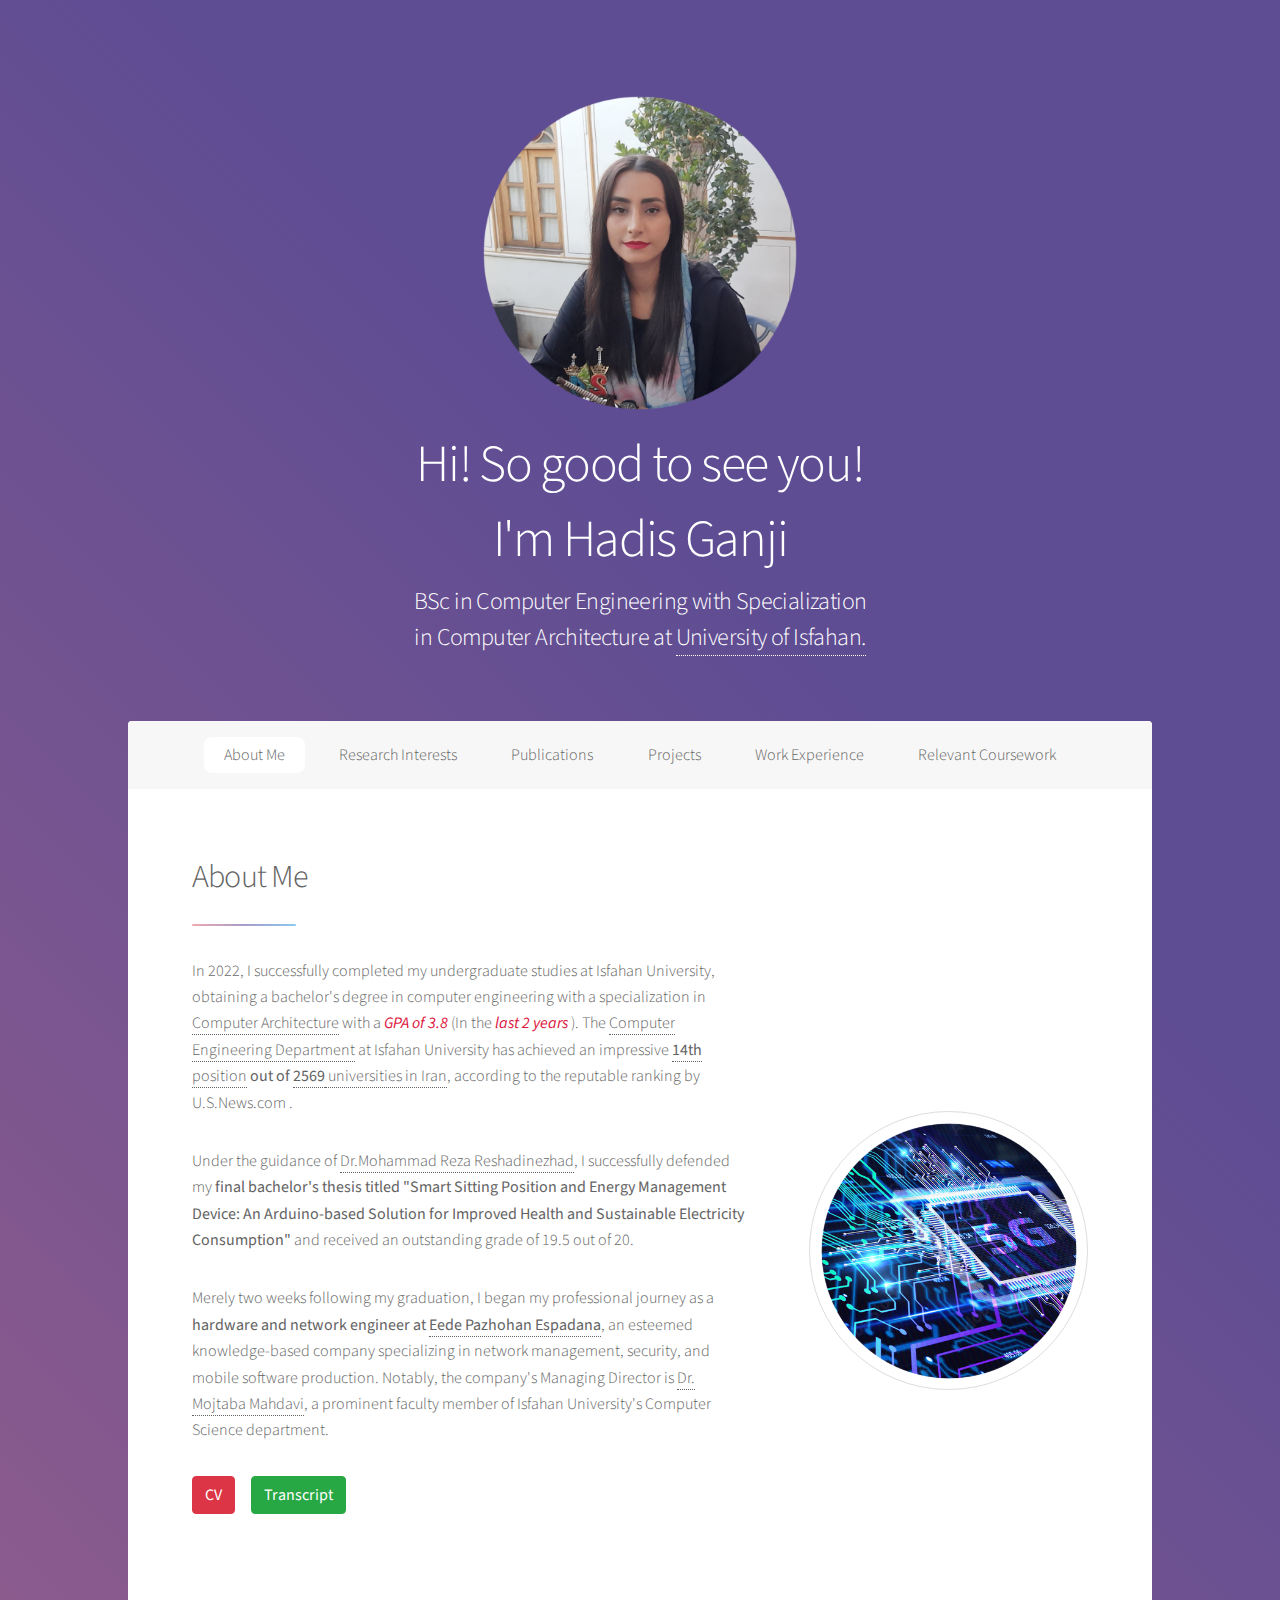
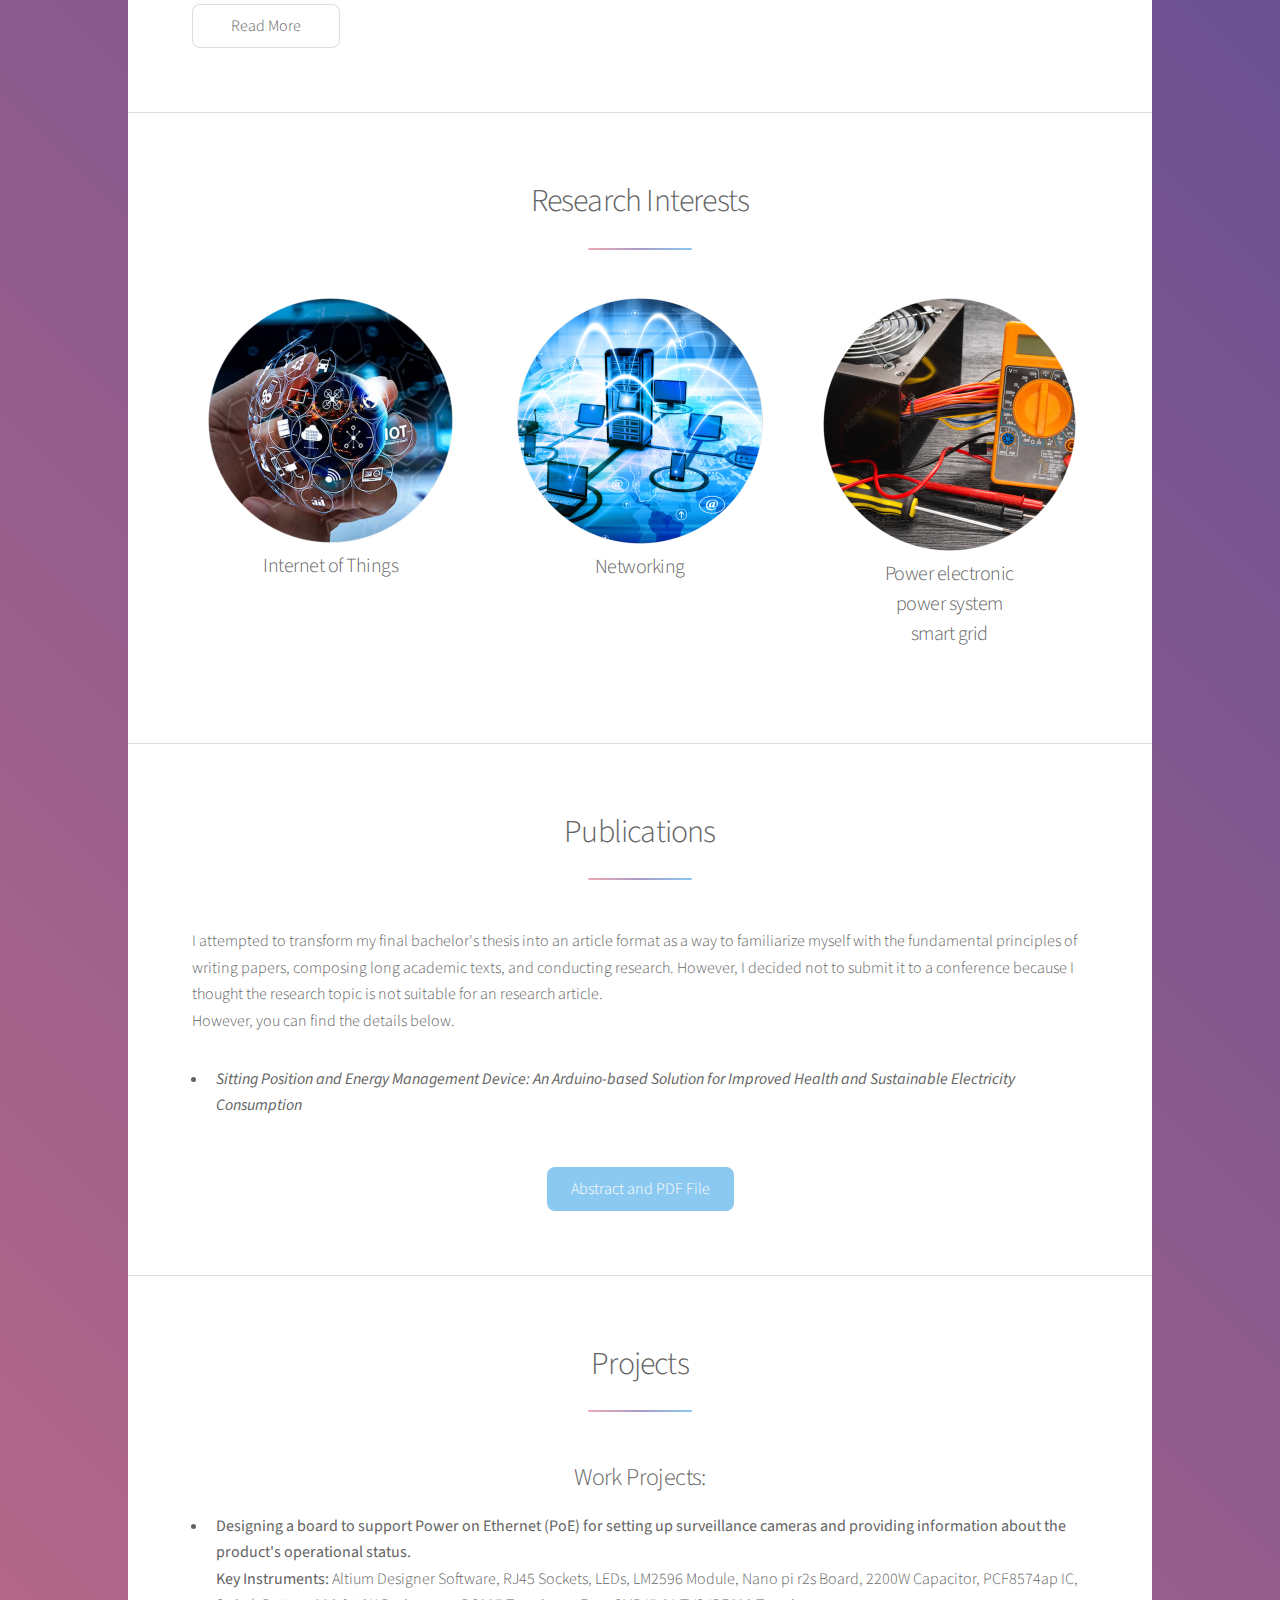
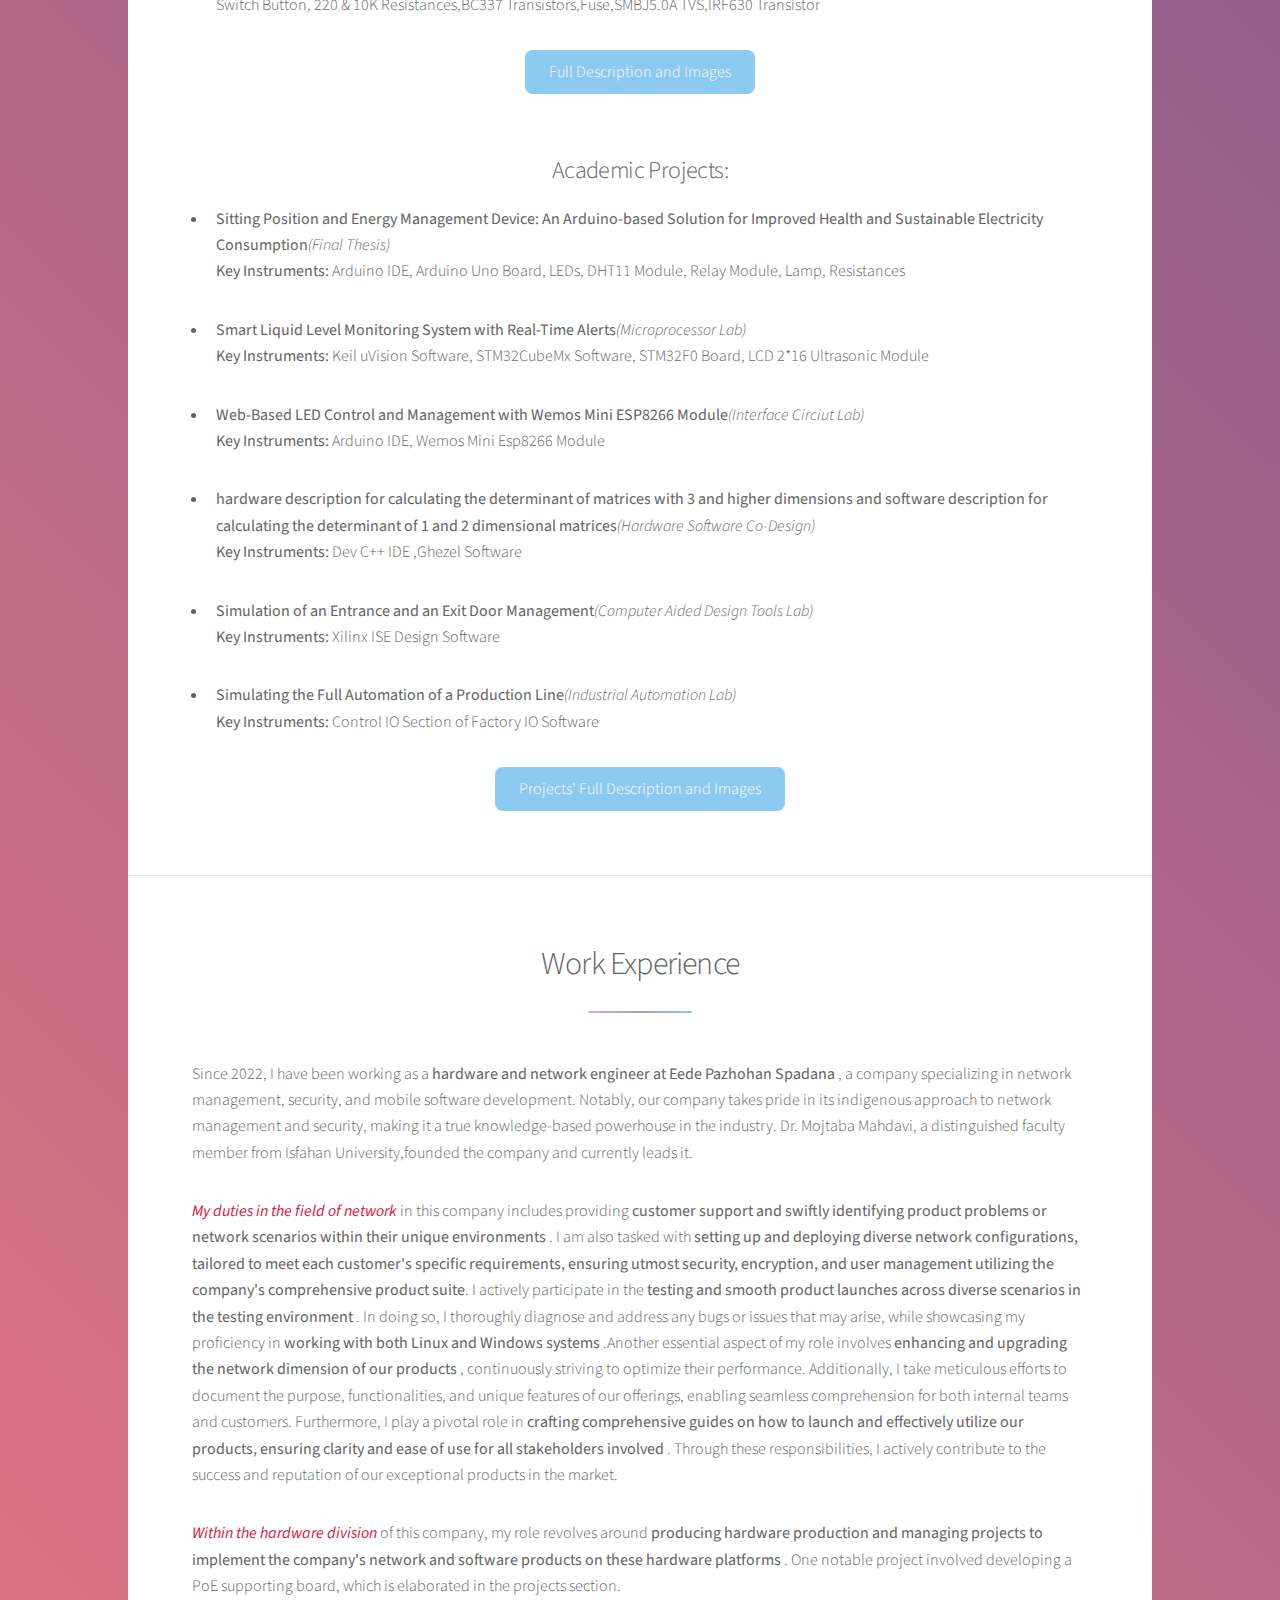
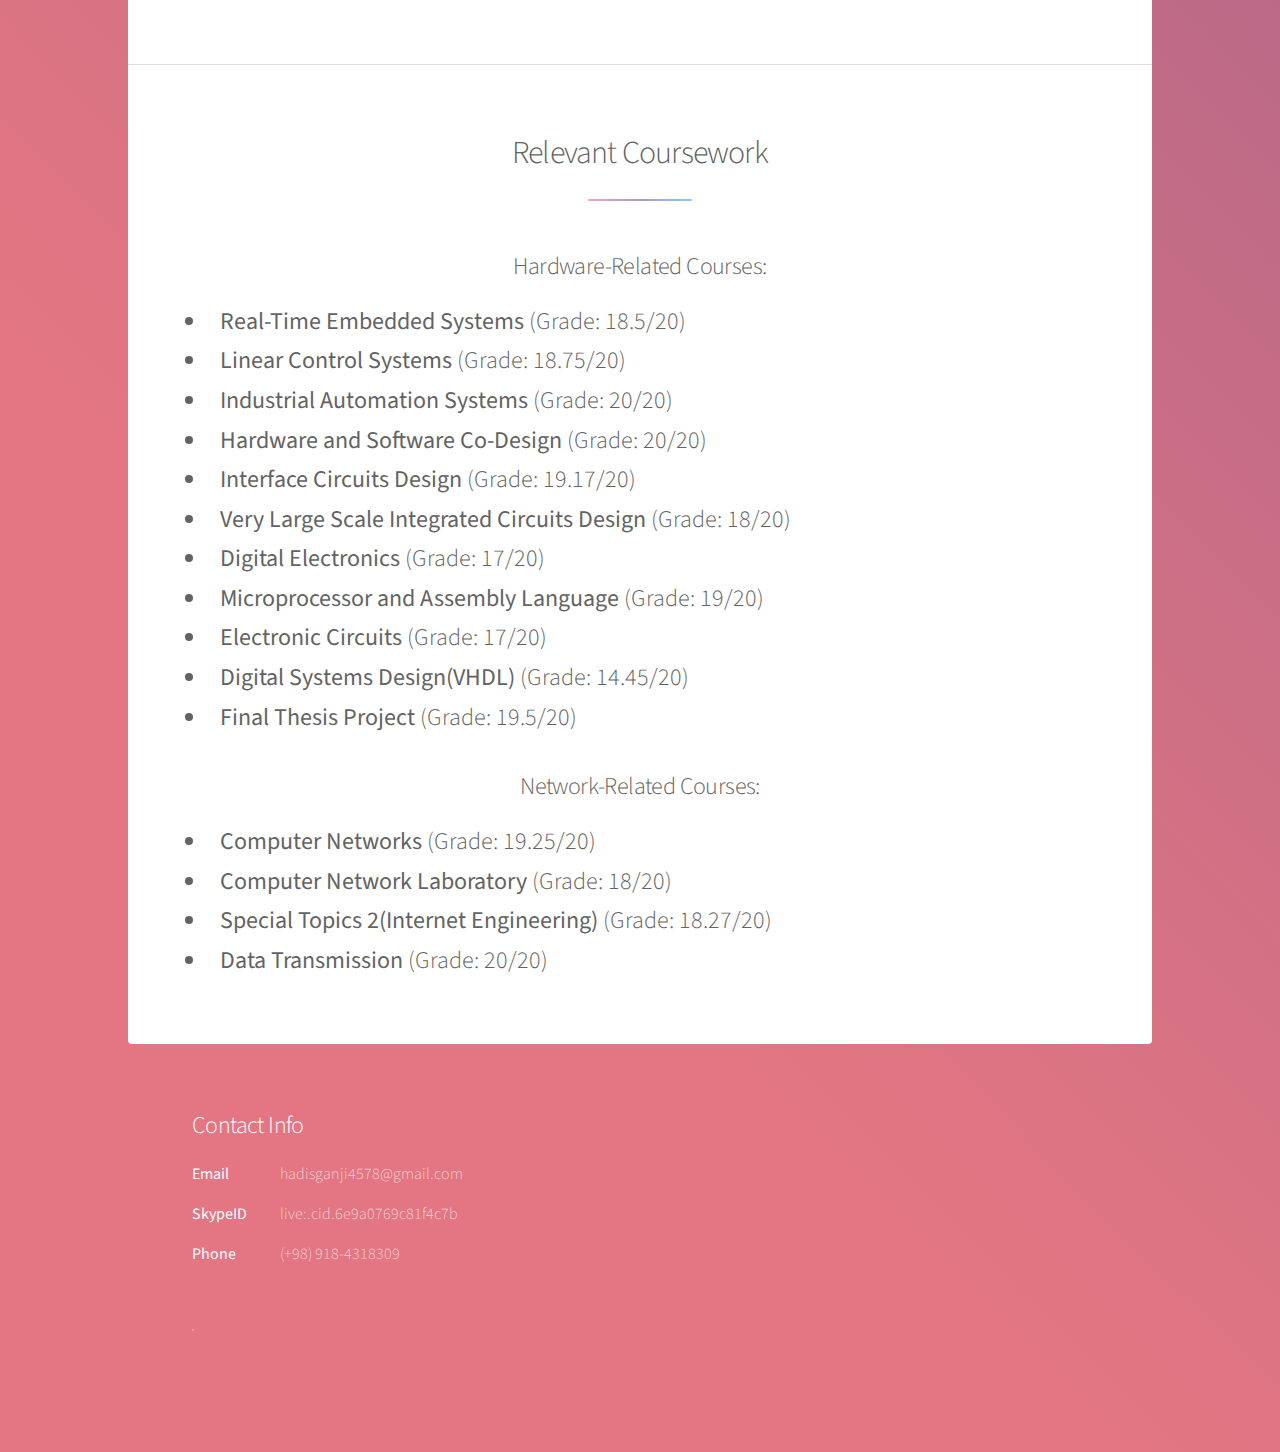
==== commit c1e7939d: "ha? hamino bezan" ====
--- a/index.html
+++ b/index.html
@@ -50,7 +50,7 @@
 			<span class="logo">
 				<img style="max-width: 35%;" alt="" src="index_files/me.png">
 			</span>
-			<h1>Hi! So good to see you!  Fuck you all<div></div>
+			<h1>Hi! So good to see you! <div></div>
 			</h1>
 			<h1>I'm Hadis Ganji<div></div>
 			</h1>
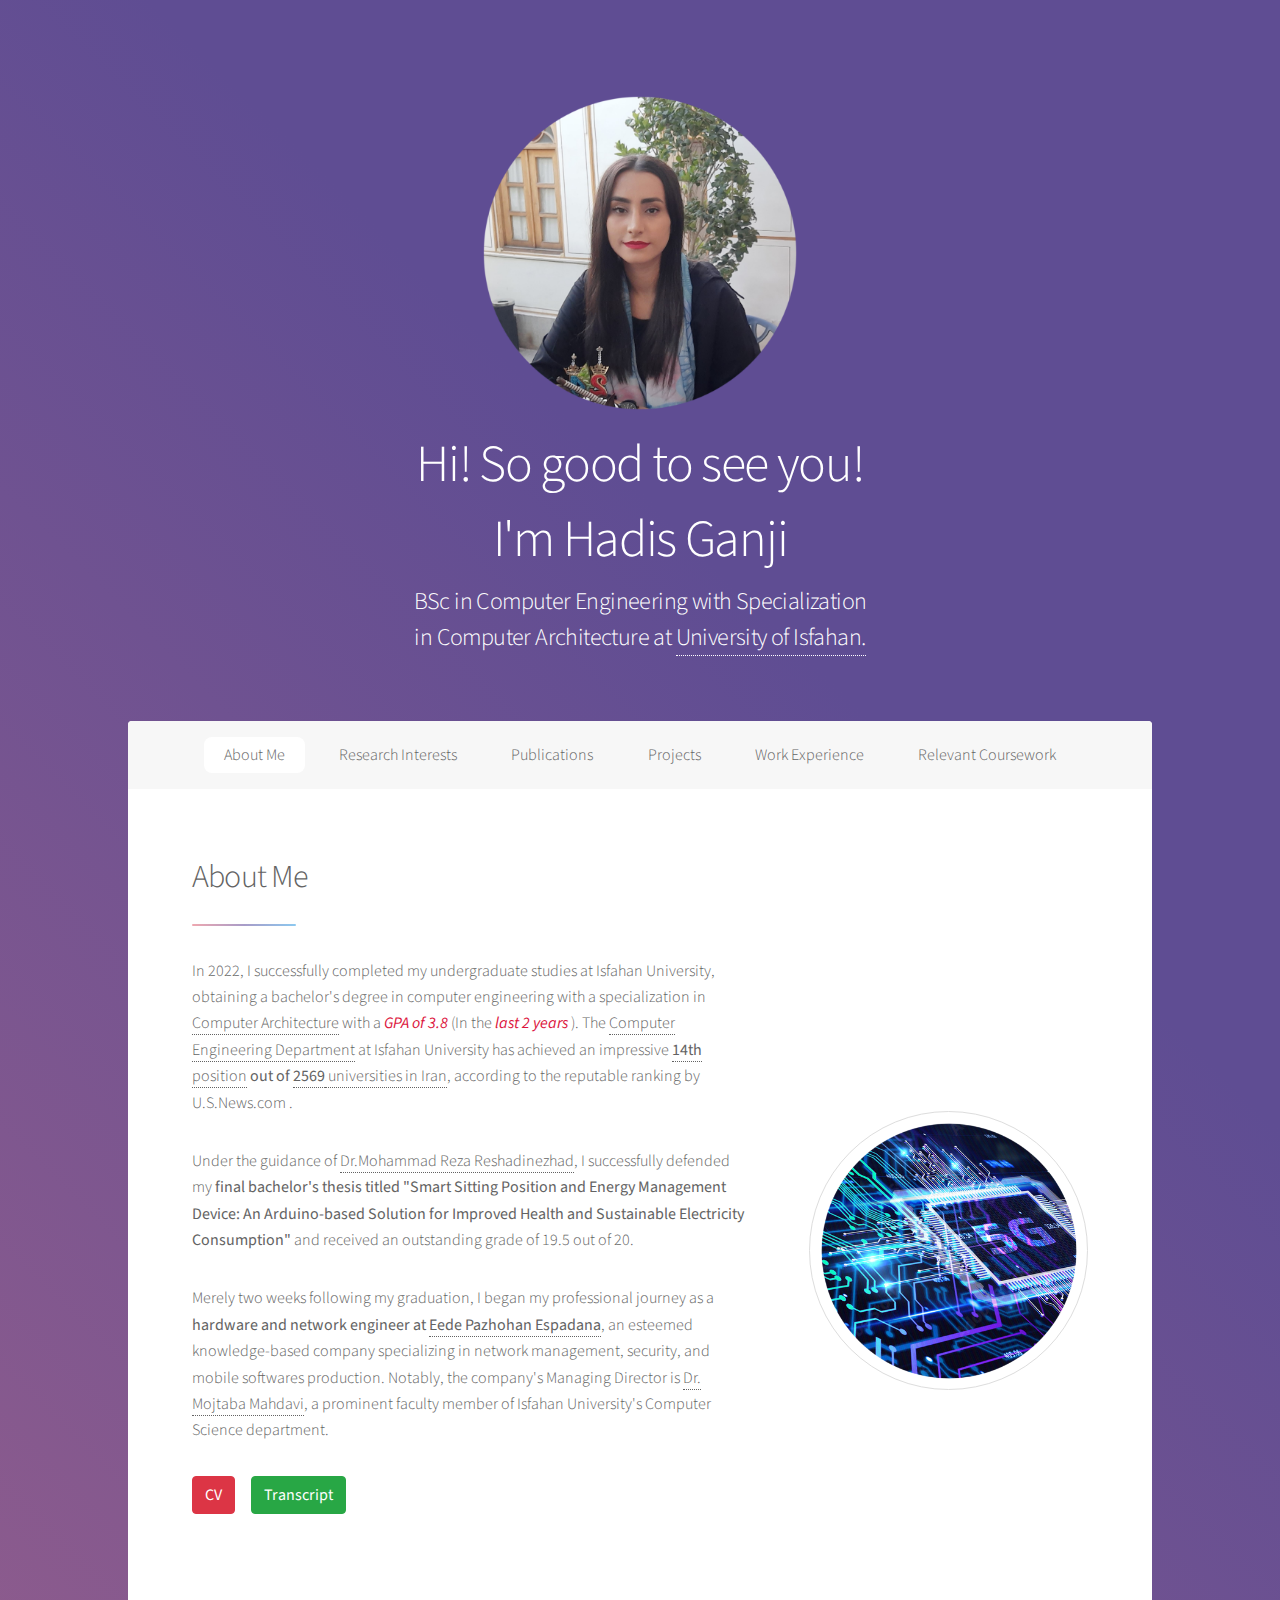
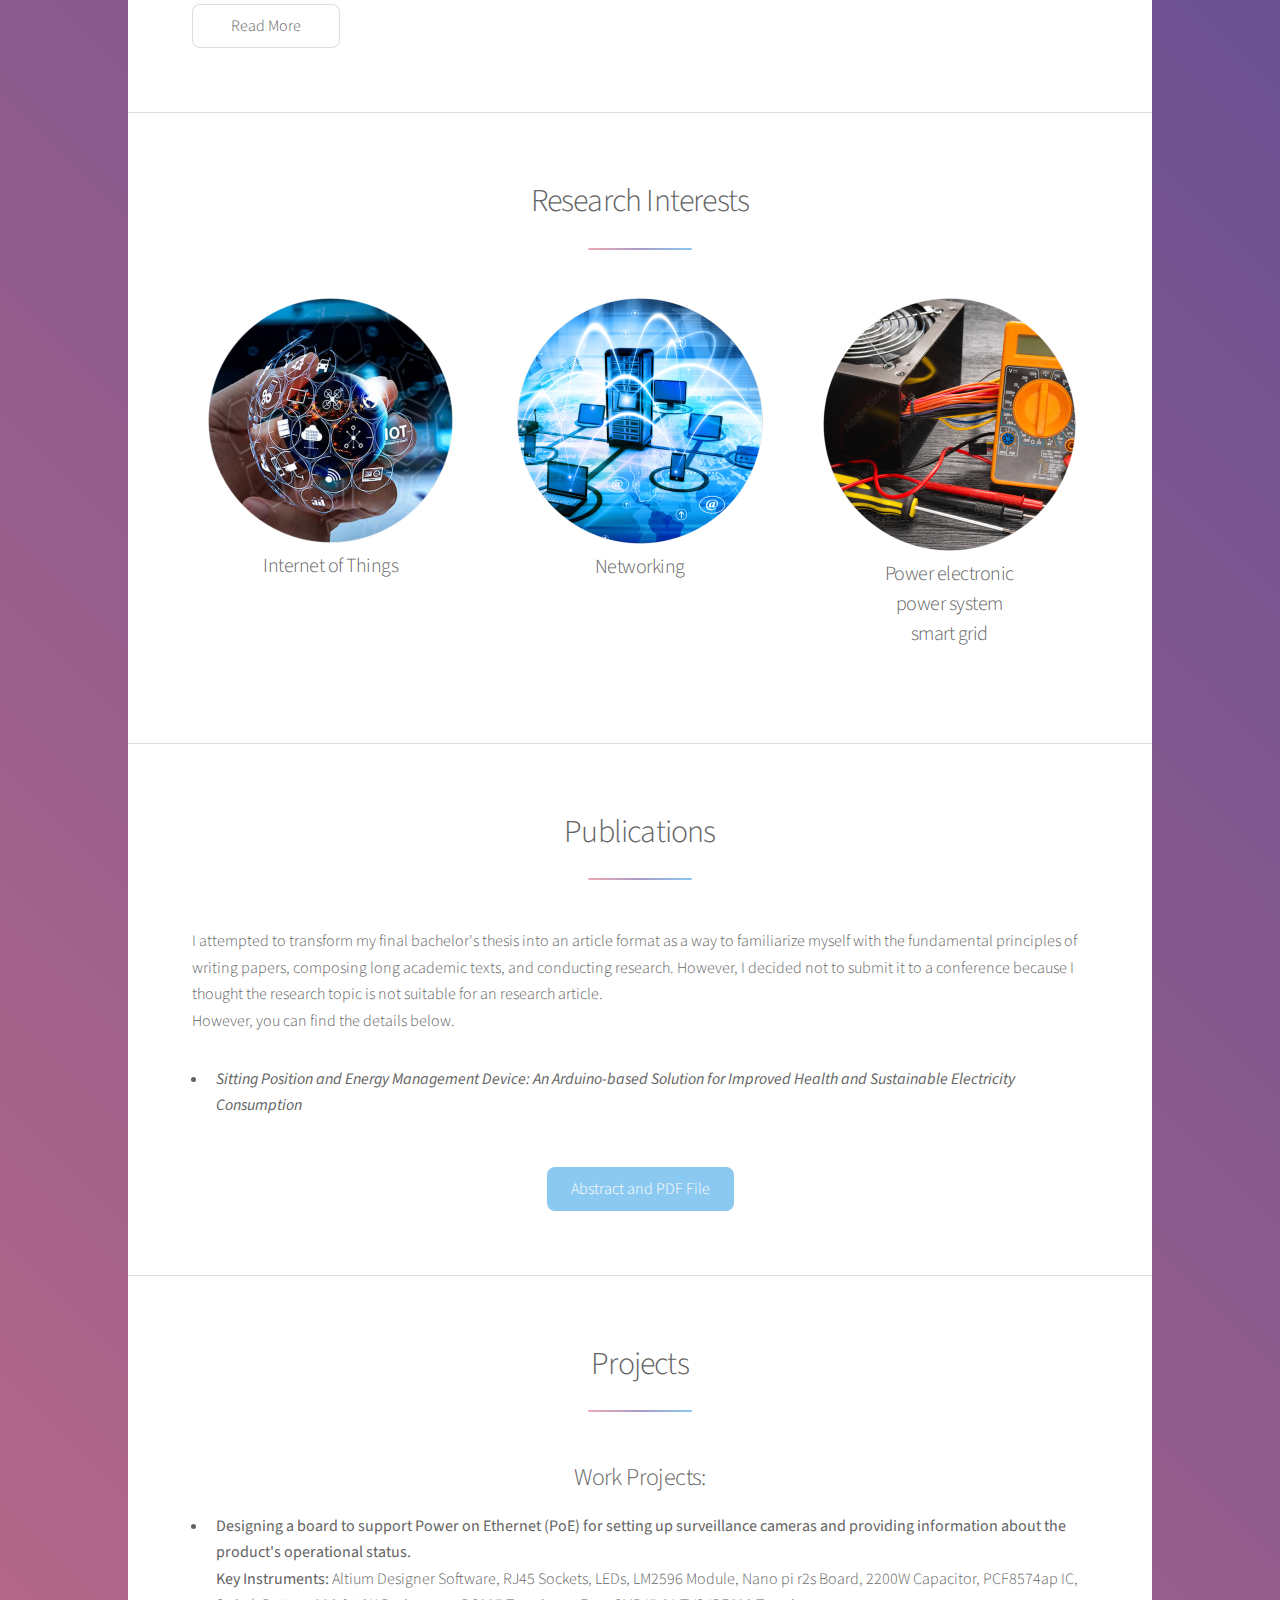
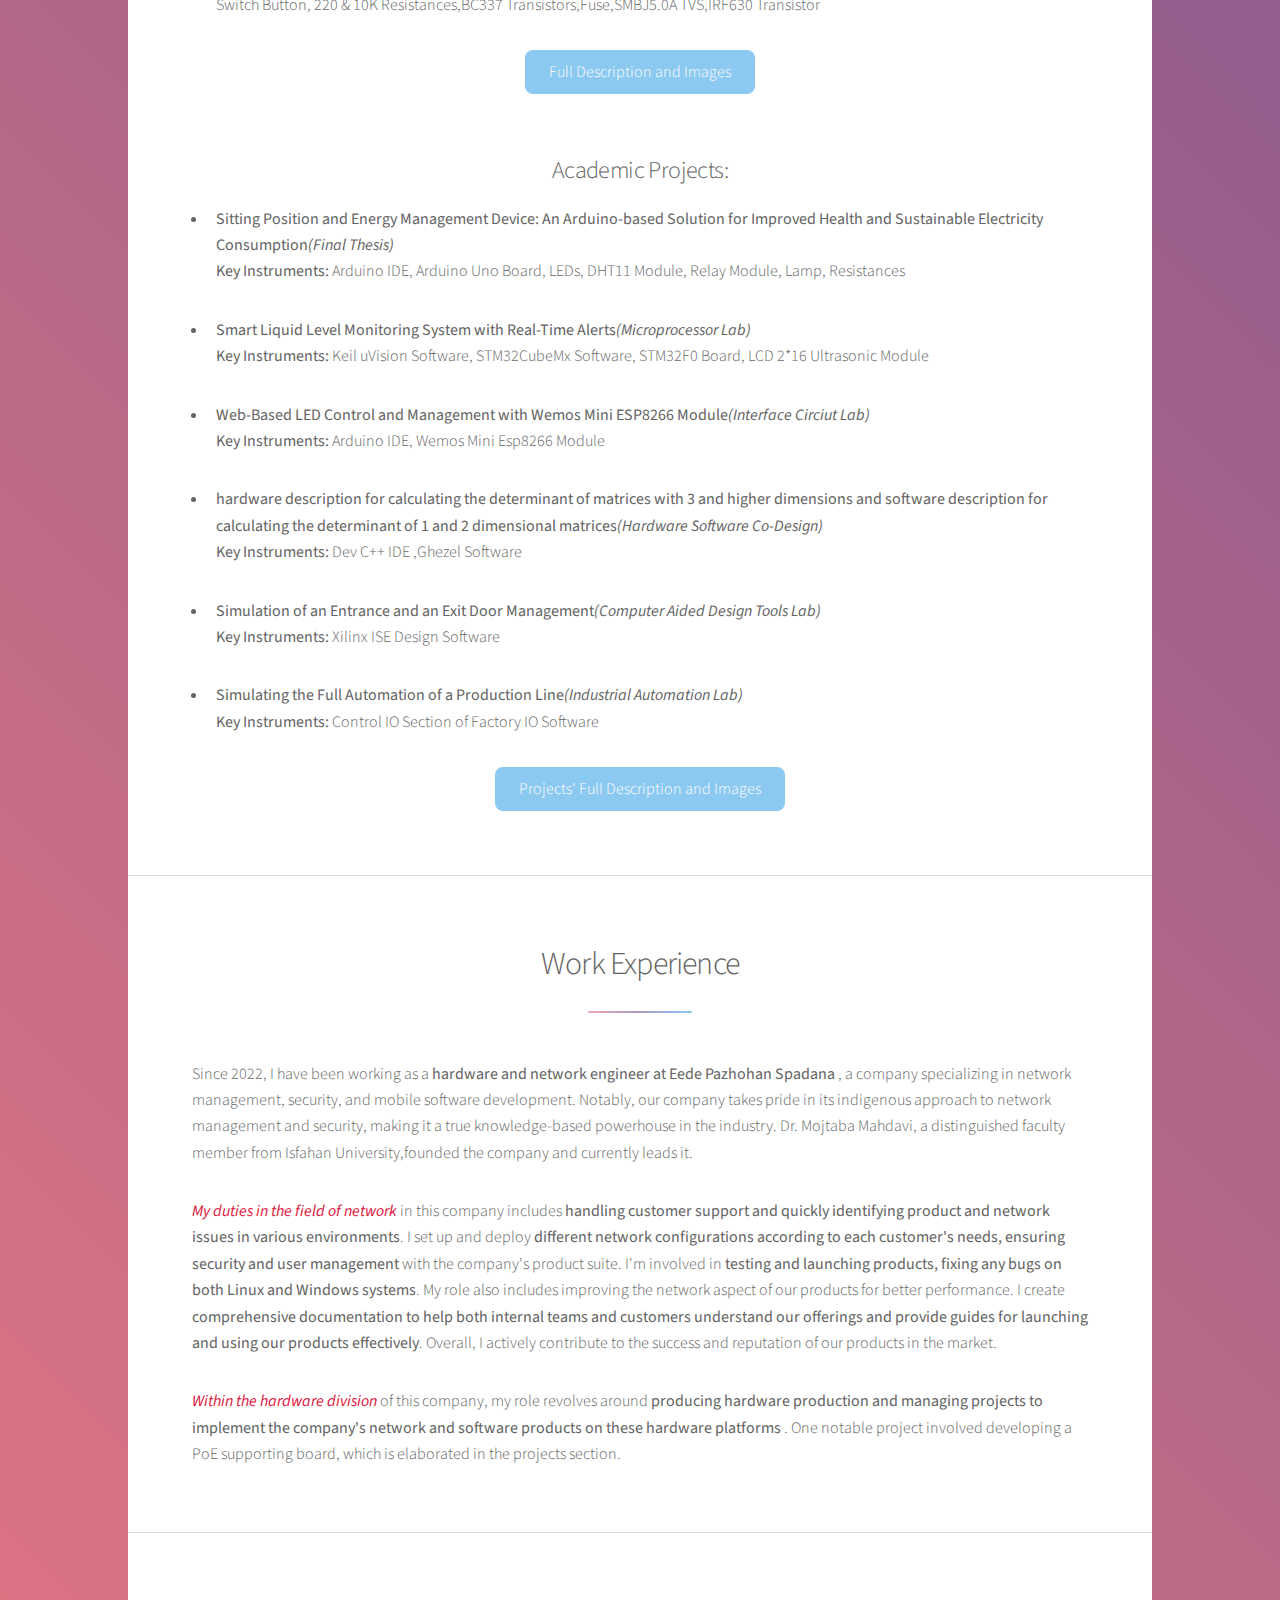
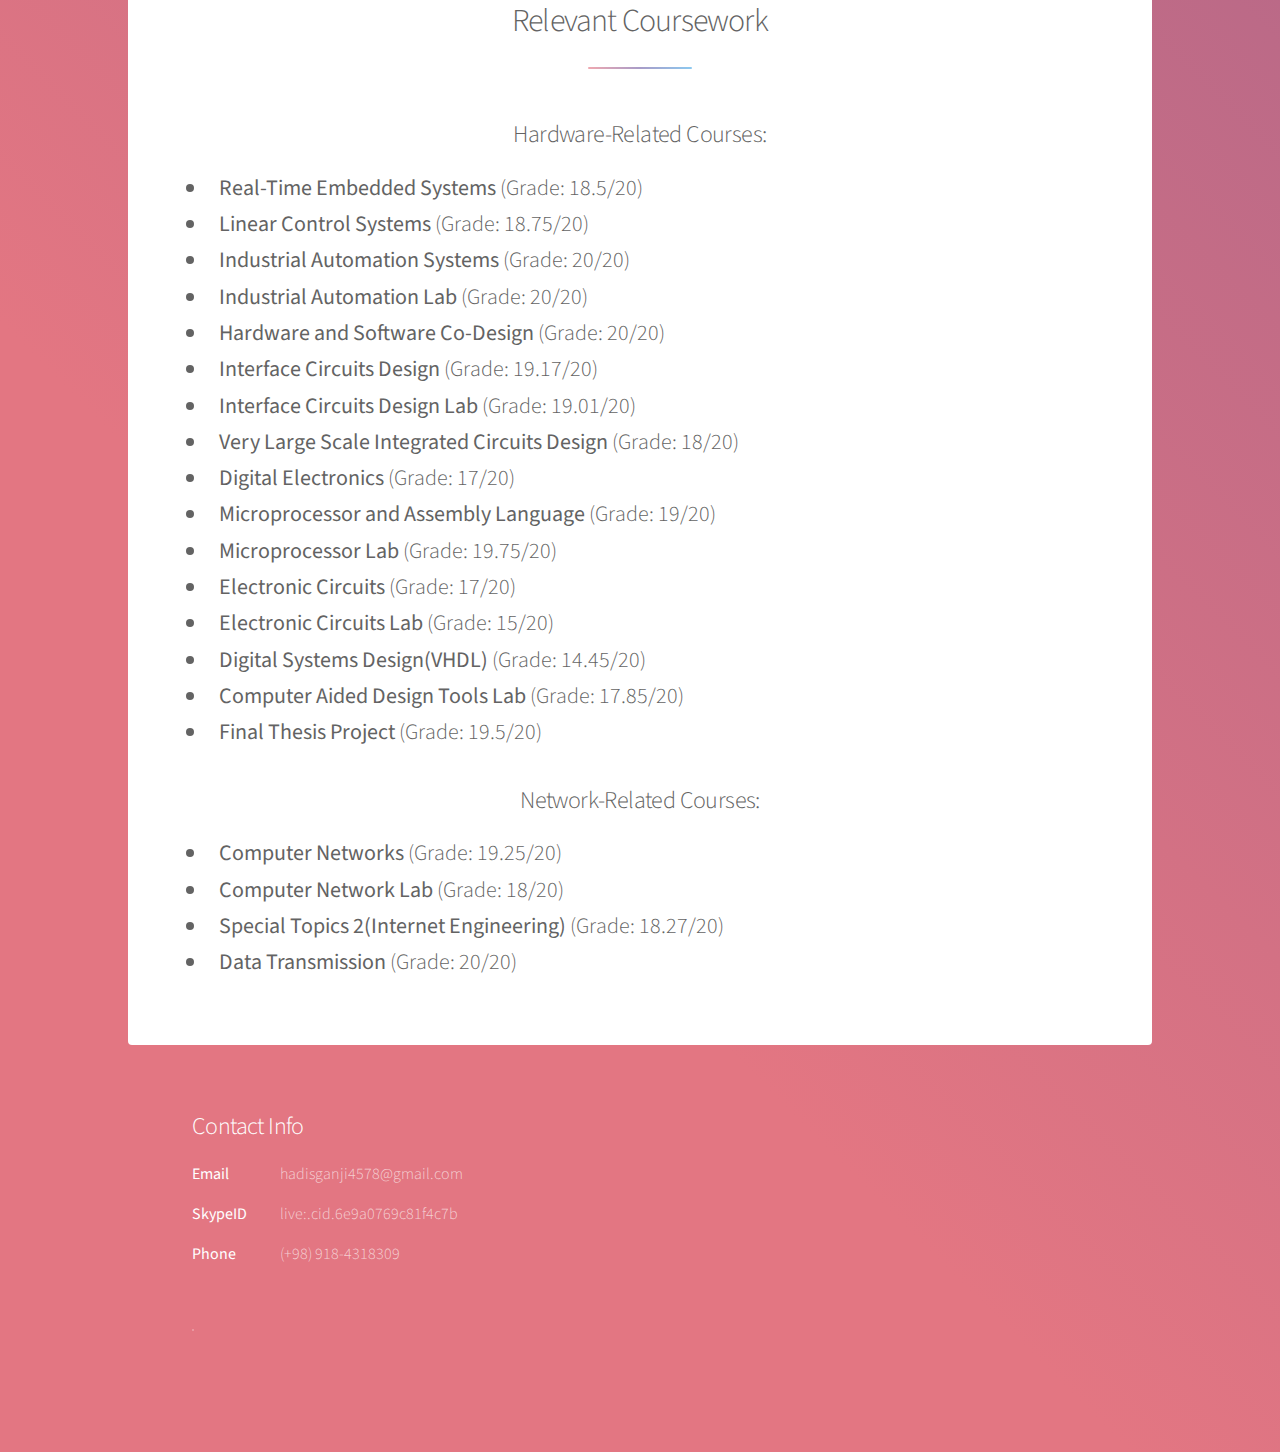
==== commit 25bfddbb: "Update index.html" ====
--- a/index.html
+++ b/index.html
@@ -109,7 +109,7 @@
 							<strong>hardware and
 								network engineer at <a href="https://eepaco.ir/">Eede Pazhohan Espadana</a></strong>, an
 							esteemed
-							knowledge-based company specializing in network management, security, and mobile software
+							knowledge-based company specializing in network management, security, and mobile softwares
 							production. Notably, the company's Managing Director is <a
 								href="https://scholar.google.com/citations?hl=en&user=4ywD6eQAAAAJ">Dr. Mojtaba
 								Mahdavi</a>, a prominent faculty member of Isfahan University's Computer Science
@@ -258,7 +258,7 @@
 				<ul>
 					<li style="text-align: left;"><b>Sitting Position and Energy Management Device: An
 							Arduino-based Solution for Improved Health and Sustainable Electricity
-							Consumption</b><i>(Final Thesis)</i>
+							Consumption<i>(Final Thesis)</i></b>
 						<!--<ul>
 							<li>I worked on a real-world project as my final thesis. In Isfahan,
 								traffic sensors collected data for 37 months from 71 intersections,
@@ -288,7 +288,7 @@
 
 				<ul>
 					<li style="text-align: left;"><b>Smart Liquid Level Monitoring System with Real-Time
-							Alerts</b><i>(Microprocessor Lab)</i>
+							Alerts<i>(Microprocessor Lab)</i></b>
 						<!--<ul>
 							<li>I worked on a real-world project as my final thesis. In Isfahan,
 								traffic sensors collected data for 37 months from 71 intersections,
@@ -314,7 +314,7 @@
 
 				<ul>
 					<li style="text-align: left;"><b>Web-Based LED Control and Management with Wemos Mini ESP8266
-							Module</b><i>(Interface Circiut Lab)</i>
+							Module<i>(Interface Circiut Lab)</i></b>
 						<!--<ul>
 							<li>I worked on a real-world project as my final thesis. In Isfahan,
 								traffic sensors collected data for 37 months from 71 intersections,
@@ -341,7 +341,7 @@
 				<ul>
 					<li style="text-align: left;"><b>hardware description for calculating the determinant of matrices
 							with 3 and higher dimensions and software description for calculating the determinant of 1
-							and 2 dimensional matrices</b><i>(Hardware Software Co-Design)</i>
+							and 2 dimensional matrices<i>(Hardware Software Co-Design)</i></b>
 						<!--<ul>
 							<li>I worked on a real-world project as my final thesis. In Isfahan,
 								traffic sensors collected data for 37 months from 71 intersections,
@@ -366,7 +366,7 @@
 				</li>
 				<ul>
 					<li style="text-align: left;"><b>Simulation of an Entrance and an Exit Door
-							Management</b><i>(Computer Aided Design Tools Lab)</i>
+							Management<i>(Computer Aided Design Tools Lab)</i></b>
 						<!--<ul>
 							<li>I worked on a real-world project as my final thesis. In Isfahan,
 								traffic sensors collected data for 37 months from 71 intersections,
@@ -392,7 +392,7 @@
 
 				<ul>
 					<li style="text-align: left;"><b>Simulating the Full Automation of a Production
-							Line</b><i>(Industrial Automation Lab)</i>
+							Line<i>(Industrial Automation Lab)</i></b>
 						<!--<ul>
 							<li>I worked on a real-world project as my final thesis. In Isfahan,
 								traffic sensors collected data for 37 months from 71 intersections,
@@ -436,30 +436,22 @@
 					powerhouse in the industry. Dr. Mojtaba Mahdavi, a distinguished faculty member from
 					Isfahan University,founded the company and currently leads it.</p>
 				<p align="left">
-					<strong><em style="color: crimson;"> My duties in the field of network </em></strong> in this company includes providing
-					<strong>customer
-					support and swiftly identifying product problems or
-					network scenarios within their unique environments</strong> . I am also tasked with <strong>setting up
-					and deploying diverse network configurations, tailored to meet each customer's
-					specific requirements, ensuring utmost security, encryption, and user management
-					utilizing the company's comprehensive product suite</strong>. I actively participate in the
-					<strong>testing and smooth product
-					launches across diverse scenarios in the testing environment</strong> . In doing so, I
-					thoroughly diagnose and address any bugs or issues that may arise, while showcasing
-					my proficiency in <strong>working with both Linux and Windows systems</strong> .Another essential aspect
-					of my role involves <strong>enhancing and upgrading the network
-					dimension of our products</strong> , continuously striving to optimize their performance.
-					Additionally, I take meticulous efforts to document the purpose, functionalities,
-					and unique features of our offerings, enabling seamless comprehension for both
-					internal teams and customers. Furthermore, I play a pivotal role in <strong>crafting
-					comprehensive guides on how to launch
-					and effectively utilize our products, ensuring clarity and ease of use for all
-					stakeholders involved</strong> . Through these responsibilities, I actively contribute to the
-					success and reputation of our exceptional products in the market.
+					<strong><em style="color: crimson;"> My duties in the field of network </em></strong> in this
+					company includes 
+					<strong>handling customer support and quickly identifying product and network issues in various
+					environments</strong>. I set up and deploy <strong>different network configurations according to each customer's
+					needs, ensuring security and user management</strong> with the company's product suite. I'm involved in
+					<strong>testing and launching products, fixing any bugs on both Linux and Windows systems</strong>. My role also
+					includes improving the network aspect of our products for better performance. I create <strong>comprehensive
+					documentation to help both internal teams and customers understand our offerings and provide guides
+					for launching and using our products effectively</strong>. Overall, I actively contribute to the success and
+					reputation of our products in the market.
 				</p>
-				<p align="left"> <strong><em style="color: crimson;">Within the hardware division</em></strong> of this company, my role revolves around <strong>producing
-					hardware production and managing projects to implement the company's network and
-					software products on these hardware platforms</strong> . One notable project involved developing a
+				<p align="left"> <strong><em style="color: crimson;">Within the hardware division</em></strong> of this
+					company, my role revolves around <strong>producing
+						hardware production and managing projects to implement the company's network and
+						software products on these hardware platforms</strong> . One notable project involved developing
+					a
 					PoE supporting board, which is elaborated in the projects section.</p>
 
 
@@ -478,36 +470,46 @@
 				</header>
 				<h2>Hardware-Related Courses:</h2>
 				<ul>
-					<li style="text-align: left; font-size: x-large;"><b>Real-Time Embedded Systems</b> (Grade: 18.5/20)
-					</li>
-					<li style="text-align: left; font-size: x-large;"><b>Linear Control Systems</b> (Grade: 18.75/20)
-					</li>
-					<li style="text-align: left; font-size: x-large;"><b>Industrial Automation Systems</b> (Grade:
+					<li style="text-align: left; font-size: 22px;"><b>Real-Time Embedded Systems</b> (Grade: 18.5/20)
+					</li>
+					<li style="text-align: left; font-size: 22px;"><b>Linear Control Systems</b> (Grade: 18.75/20)
+					</li>
+					<li style="text-align: left; font-size:  22px;"><b>Industrial Automation Systems</b> (Grade:
 						20/20)</li>
-					<li style="text-align: left; font-size: x-large;"><b>Hardware and Software Co-Design</b> (Grade:
+					<li style="text-align: left; font-size:  22px;"><b>Industrial Automation Lab</b> (Grade:
+						20/20)</li>
+					<li style="text-align: left; font-size:  22px;"><b>Hardware and Software Co-Design</b> (Grade:
 						20/20)
 					</li>
-					<li style="text-align: left; font-size: x-large;"><b>Interface Circuits Design</b> (Grade: 19.17/20)
-					</li>
-					<li style="text-align: left; font-size: x-large;"><b>Very Large Scale Integrated Circuits Design</b>
+					<li style="text-align: left; font-size:  22px;"><b>Interface Circuits Design</b> (Grade: 19.17/20)
+					</li>
+					<li style="text-align: left; font-size:  22px;"><b>Interface Circuits Design Lab</b> (Grade:
+						19.01/20)
+					</li>
+					<li style="text-align: left; font-size:  22px;"><b>Very Large Scale Integrated Circuits Design</b>
 						(Grade: 18/20)</li>
-					<li style="text-align: left; font-size: x-large;"><b>Digital Electronics</b> (Grade: 17/20)</li>
-					<li style="text-align: left; font-size: x-large;"><b>Microprocessor and Assembly Language</b>
+					<li style="text-align: left; font-size:  22px;"><b>Digital Electronics</b> (Grade: 17/20)</li>
+					<li style="text-align: left; font-size:  22px;"><b>Microprocessor and Assembly Language</b>
 						(Grade: 19/20)</li>
-					<li style="text-align: left; font-size: x-large;"><b>Electronic Circuits</b> (Grade: 17/20)</li>
-					<li style="text-align: left; font-size: x-large;"><b>Digital Systems Design(VHDL)</b> (Grade:
+					<li style="text-align: left; font-size:  22px;"><b>Microprocessor Lab</b>
+						(Grade: 19.75/20)</li>
+					<li style="text-align: left; font-size:  22px;"><b>Electronic Circuits</b> (Grade: 17/20)</li>
+					<li style="text-align: left; font-size:  22px;"><b>Electronic Circuits Lab</b> (Grade: 15/20)</li>
+					<li style="text-align: left; font-size:  22px;"><b>Digital Systems Design(VHDL)</b> (Grade:
 						14.45/20)</li>
-					<li style="text-align: left; font-size: x-large;"><b>Final Thesis Project</b> (Grade: 19.5/20)</li>
+					<li style="text-align: left; font-size:  22px;"><b>Computer Aided Design Tools Lab</b> (Grade:
+						17.85/20)</li>
+					<li style="text-align: left; font-size:  22px;"><b>Final Thesis Project</b> (Grade: 19.5/20)</li>
 				</ul>
 
 				<h2>Network-Related Courses:</h2>
 				<ul>
-					<li style="text-align: left; font-size: x-large;"><b>Computer Networks</b> (Grade: 19.25/20)</li>
-					<li style="text-align: left; font-size: x-large;"><b>Computer Network Laboratory</b> (Grade: 18/20)
-					</li>
-					<li style="text-align: left; font-size: x-large;"><b>Special Topics 2(Internet Engineering)</b>
+					<li style="text-align: left; font-size:  22px;"><b>Computer Networks</b> (Grade: 19.25/20)</li>
+					<li style="text-align: left; font-size:  22px;"><b>Computer Network Lab</b> (Grade: 18/20)
+					</li>
+					<li style="text-align: left; font-size:  22px;"><b>Special Topics 2(Internet Engineering)</b>
 						(Grade: 18.27/20)</li>
-					<li style="text-align: left; font-size: x-large;"><b>Data Transmission</b> (Grade: 20/20)
+					<li style="text-align: left; font-size:  22px;"><b>Data Transmission</b> (Grade: 20/20)
 					</li>
 				</ul>
 
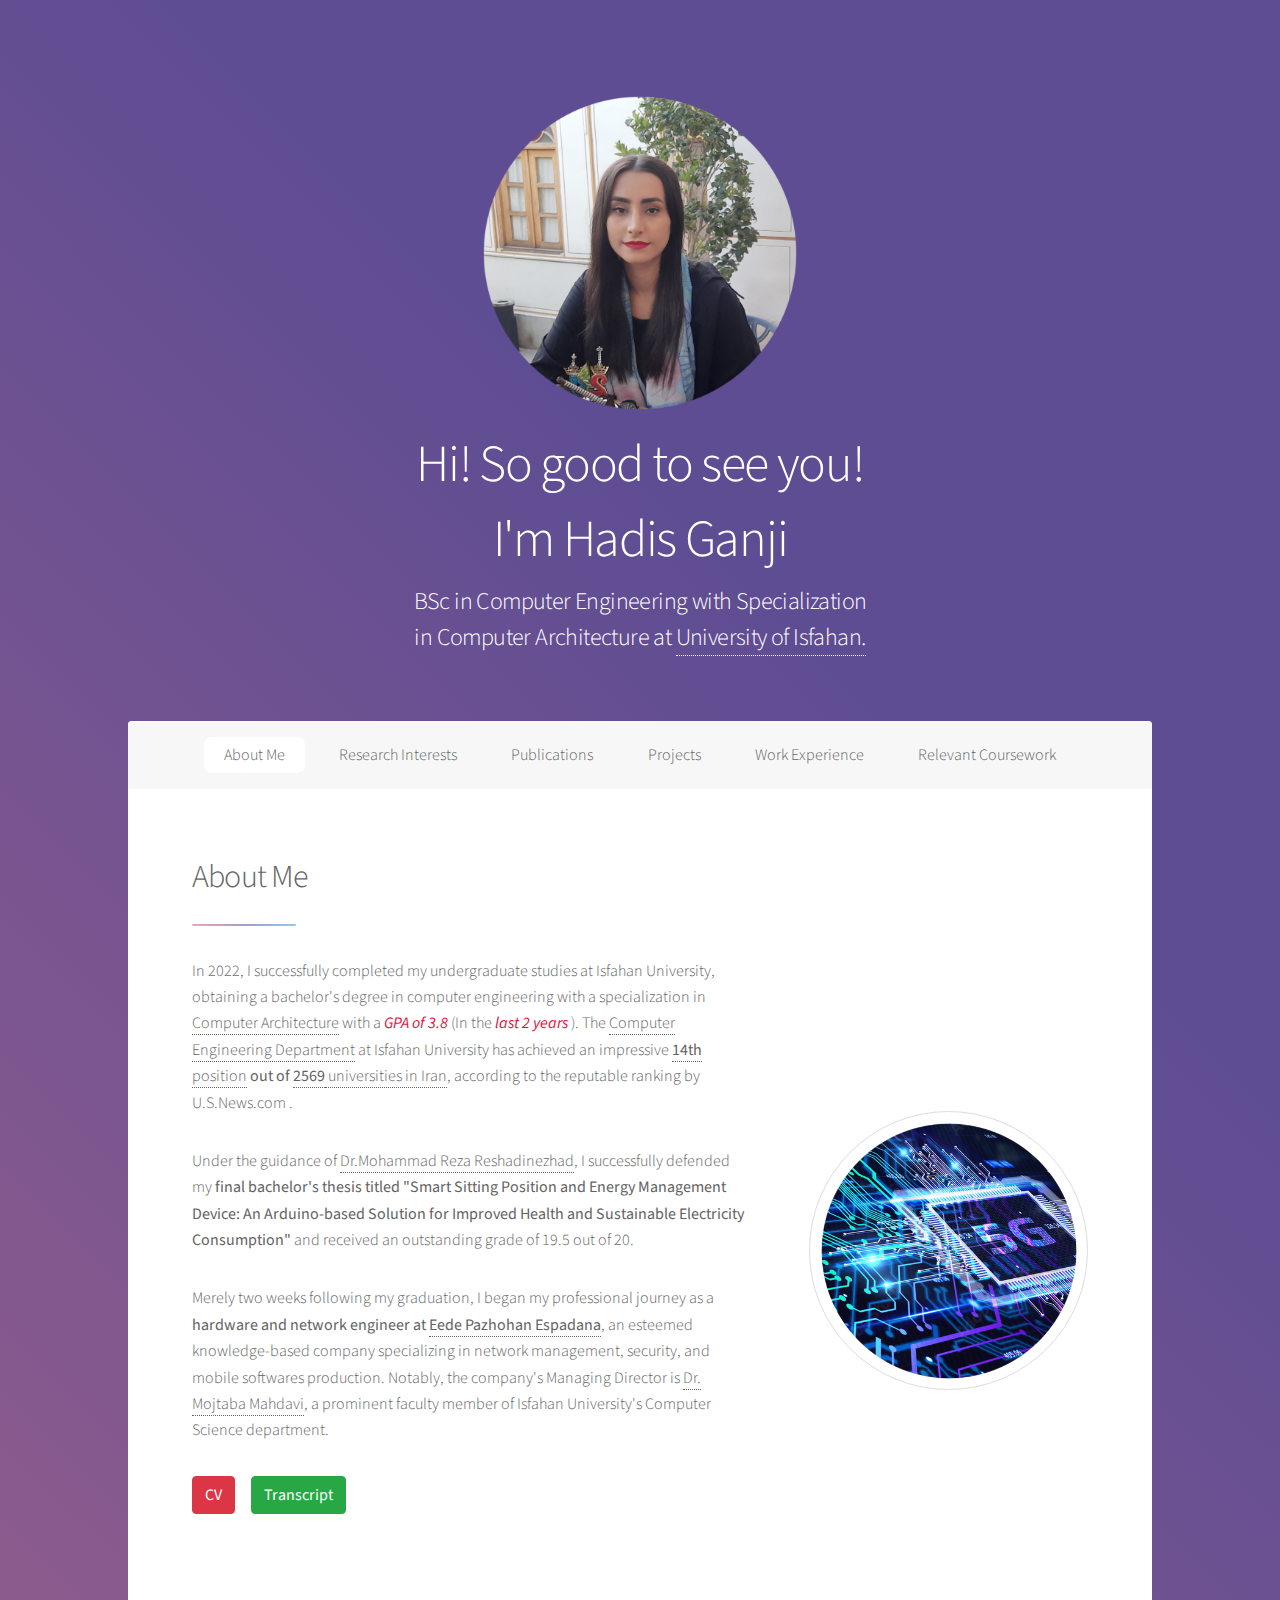
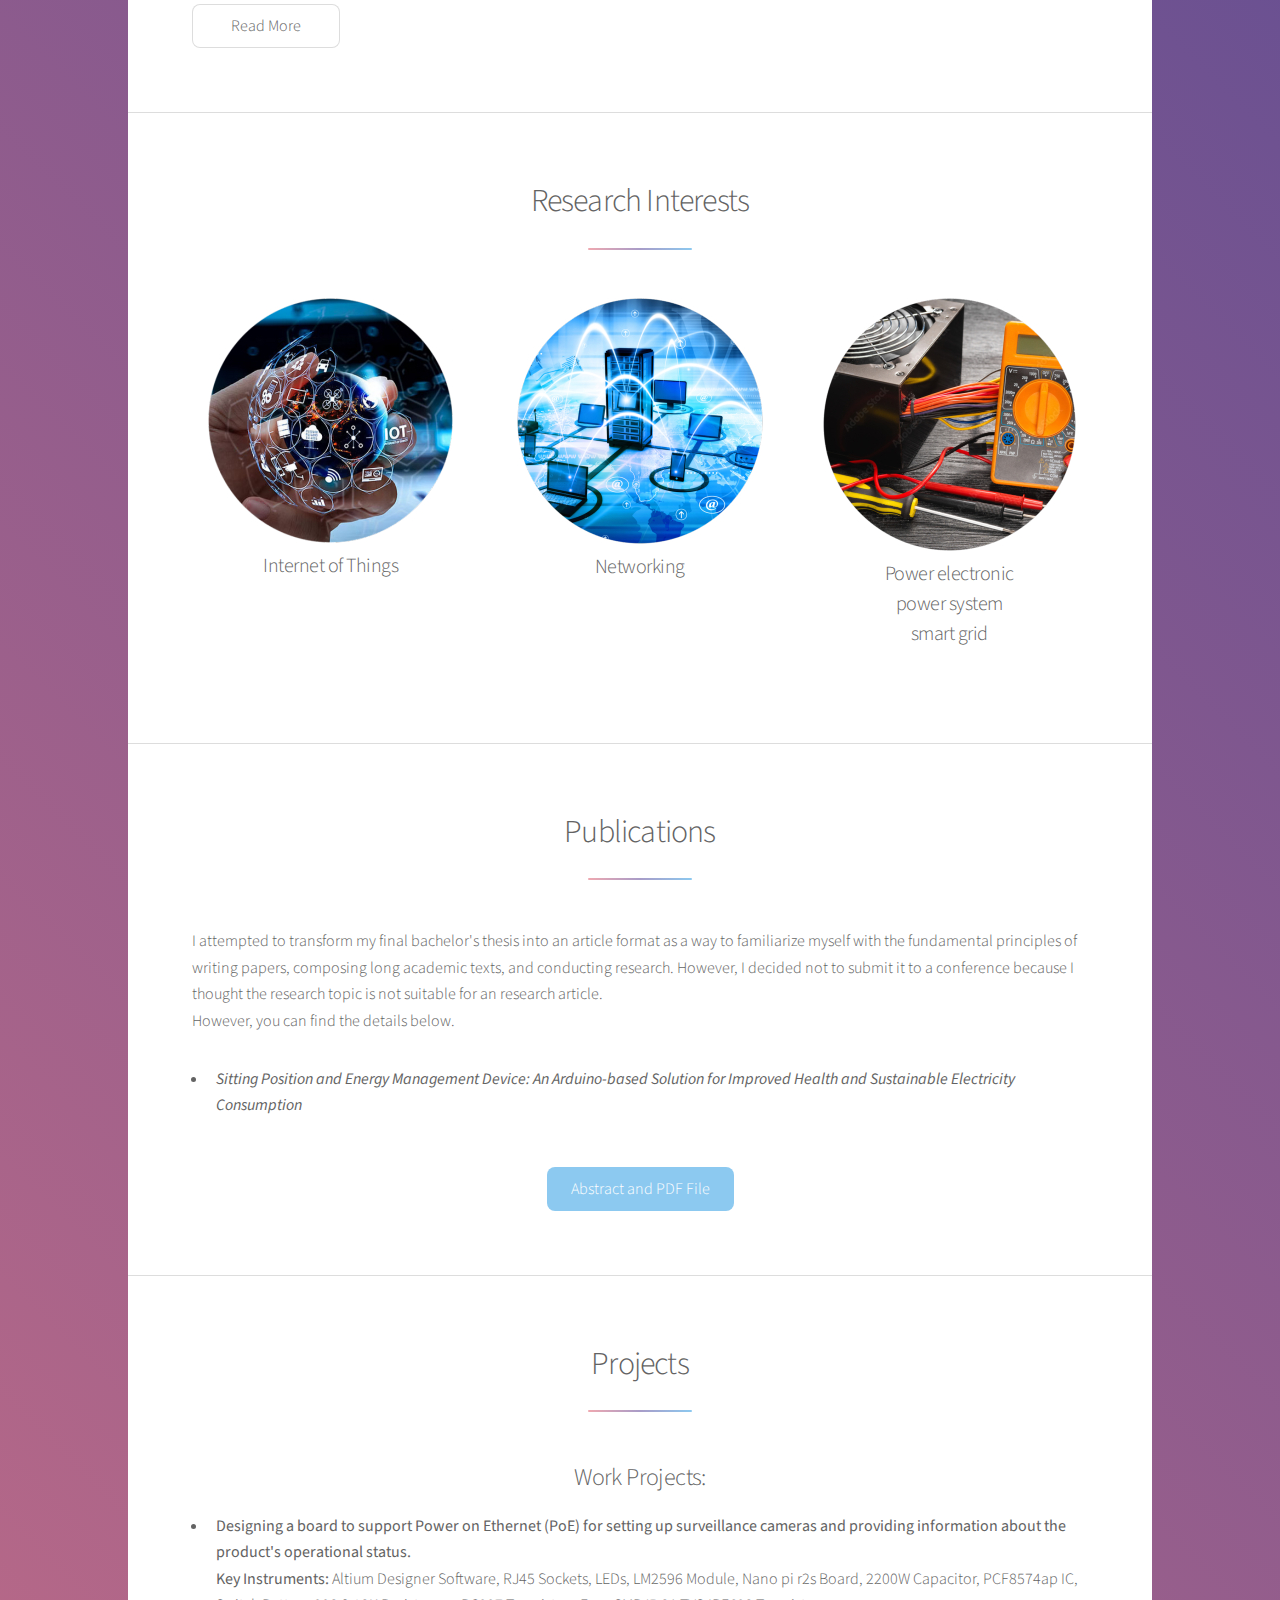
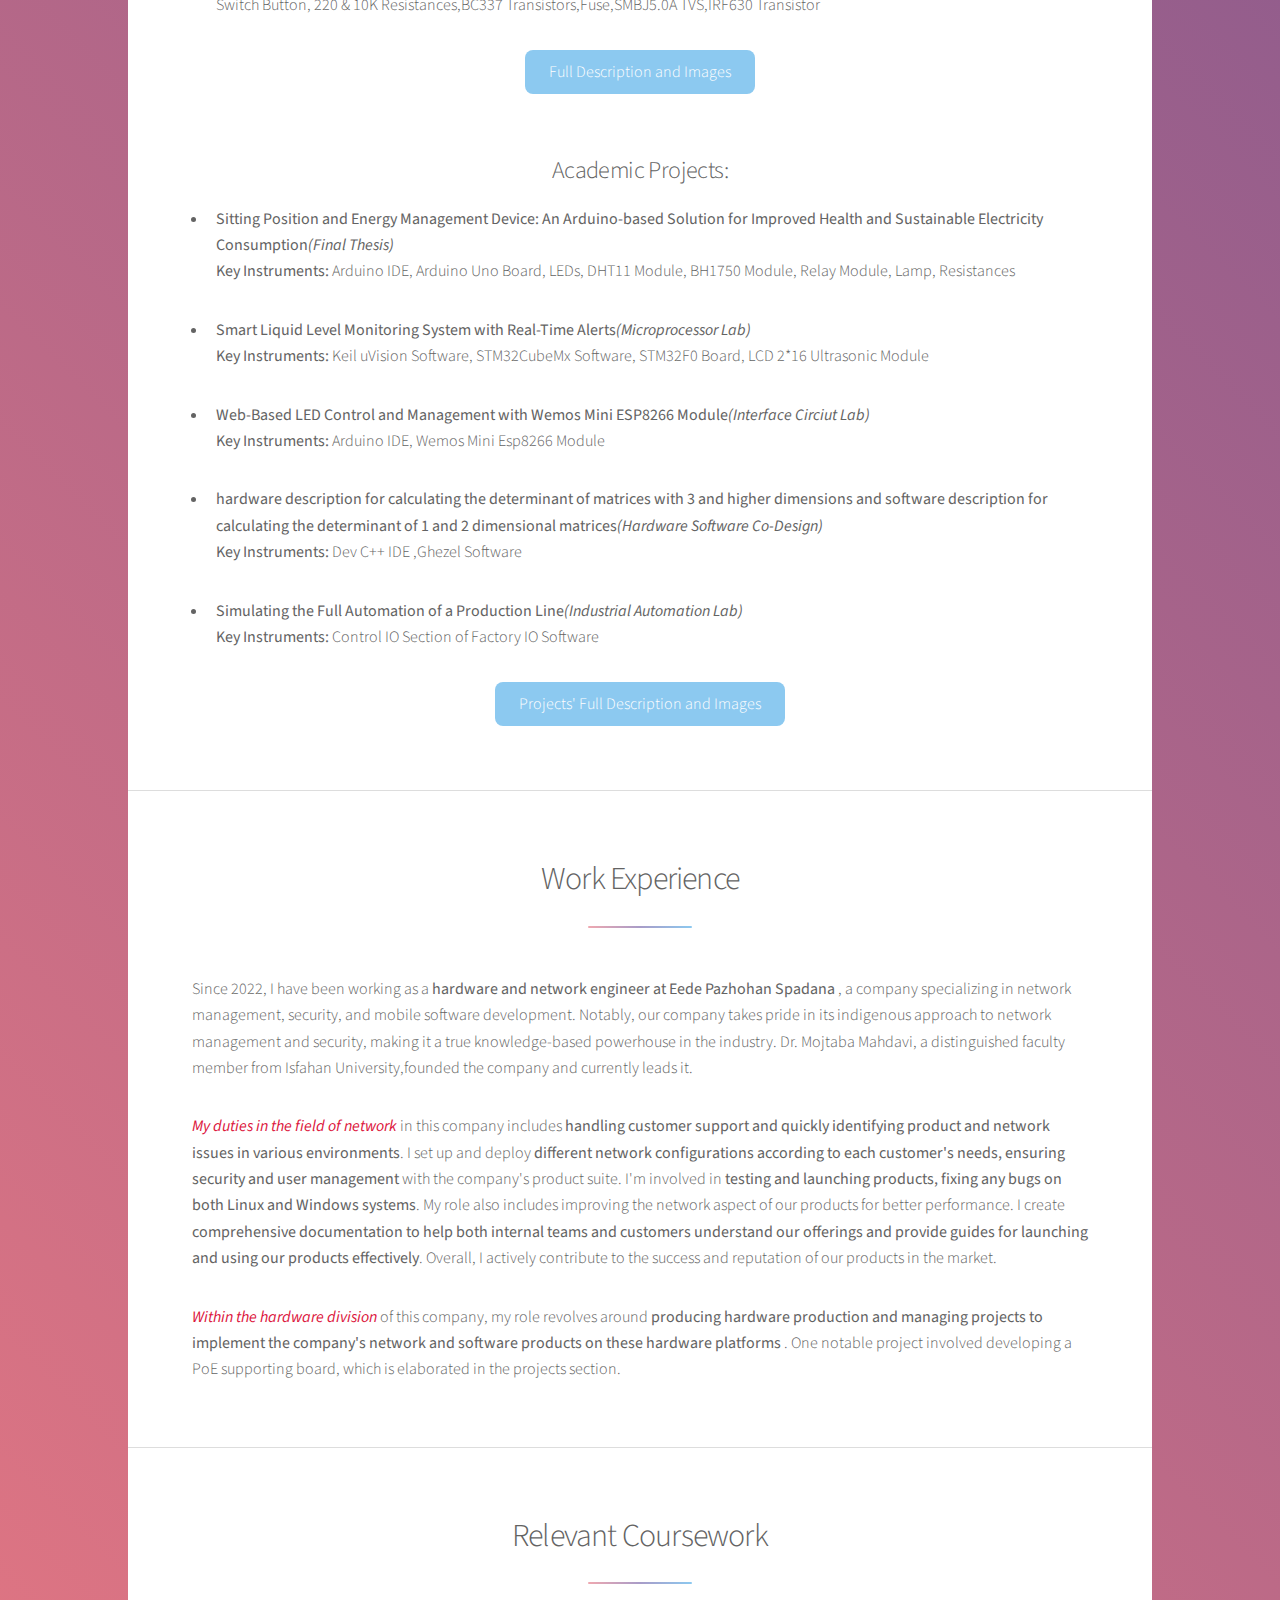
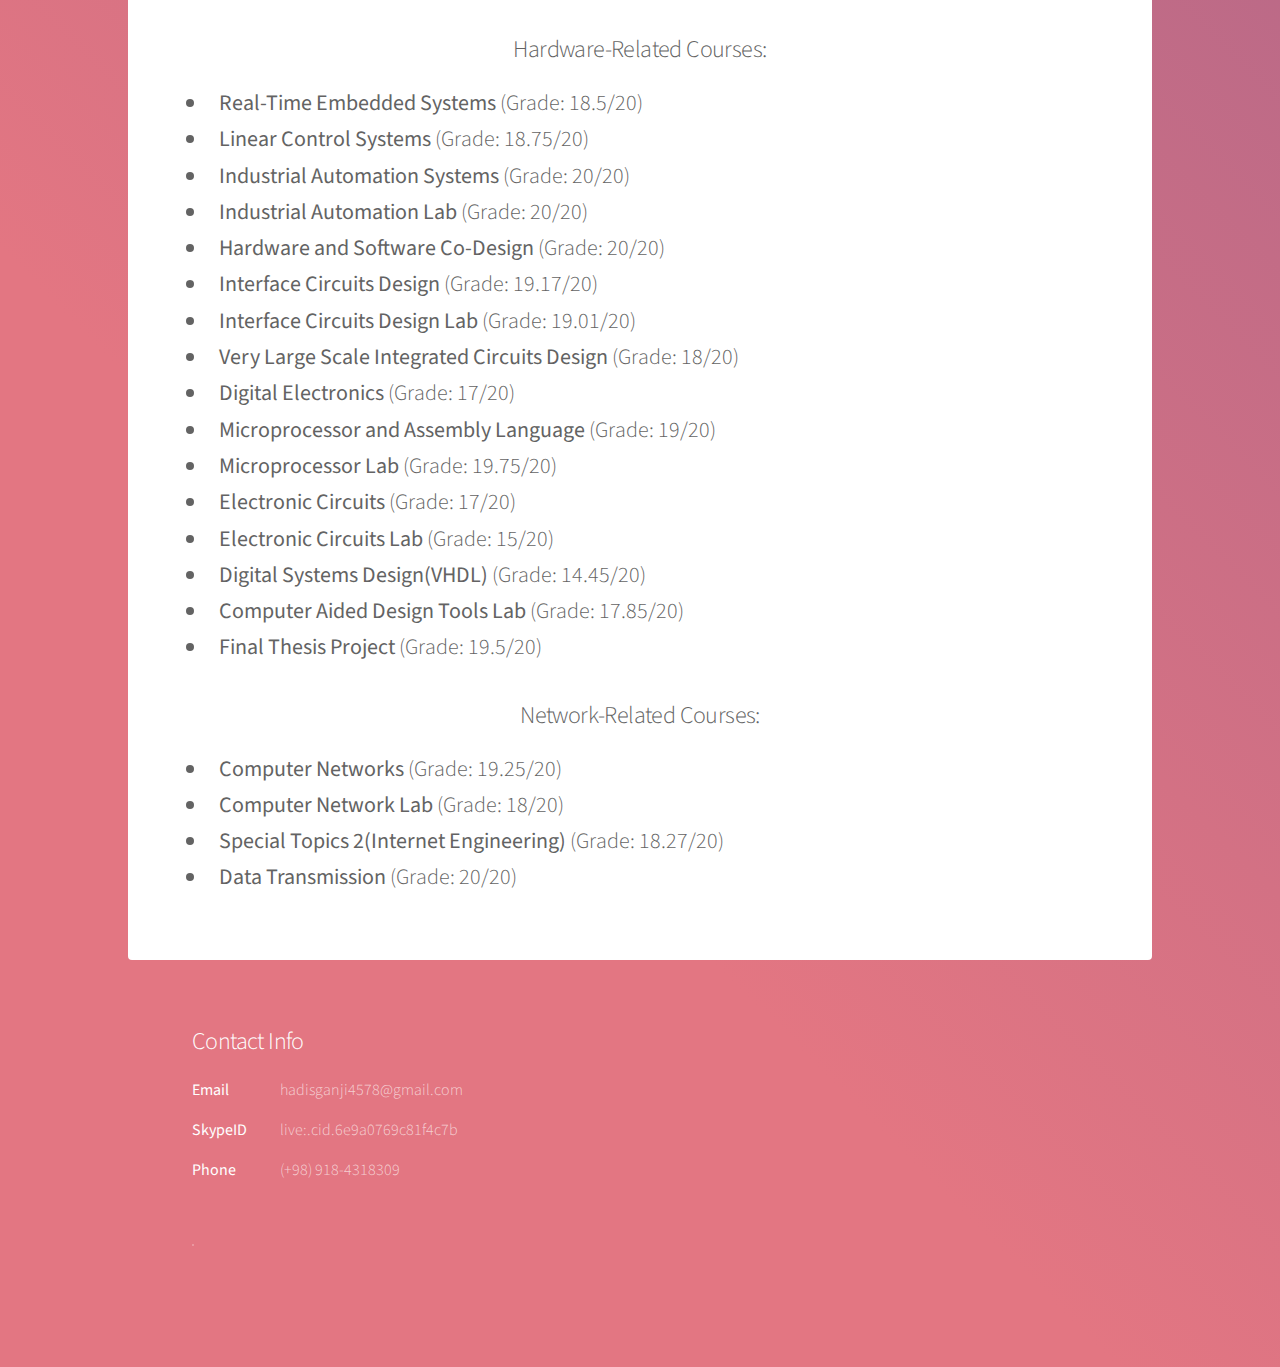
==== commit 9405d9c5: "project page" ====
--- a/index.html
+++ b/index.html
@@ -247,7 +247,7 @@
 						</p>
 				</ul>
 				<ul class="actions special">
-					<li><a href="https://github.com/Mohammad-Aminazadeh/City-Traffic-Data-Analysis-and-Clustering"
+					<li><a href="Work Project's Details.html"
 							class="button primary">Full Description and Images</a></li>
 					<!-- <li><a href="/Publications/ICCKE Presentation.pdf" class="button">Conference Presentation
 							File</a></li> -->
@@ -272,7 +272,7 @@
 								Results obtained from this project led to the publication of my second research paper.
 							</li><br> -->
 						<p><b>Key Instruments: </b>
-							Arduino IDE, Arduino Uno Board, LEDs, DHT11 Module, Relay Module, Lamp, Resistances
+							Arduino IDE, Arduino Uno Board, LEDs, DHT11 Module, BH1750 Module, Relay Module, Lamp, Resistances
 
 						</p>
 						<!-- </ul>
@@ -364,24 +364,24 @@
 							File</a></li>
 				</ul> -->
 				</li>
-				<ul>
+				<!-- <ul>
 					<li style="text-align: left;"><b>Simulation of an Entrance and an Exit Door
 							Management<i>(Computer Aided Design Tools Lab)</i></b>
-						<!--<ul>
-							<li>I worked on a real-world project as my final thesis. In Isfahan,
-								traffic sensors collected data for 37 months from 71 intersections,
-								yielding 13 million lines of text-based traffic records. The data was cleaned,
-								aggregated, and properly stored in order to be prepared for further time series
-								and clustering analysis. In order to identify similar or dissimilar locations in
-								the city for more effective traffic management, the main process of this project
-								was to divide city intersections based on the similarity of their traffic flows.
-								My secondary goal was to use time series visualization to examine daily variations
-								in traffic flow at individual intersections and identify patterns.
-								Results obtained from this project led to the publication of my second research paper.
-							</li><br> -->
+						<ul>
+							<li>I worked on a real-world project as my final thesis. In Isfahan,
+								traffic sensors collected data for 37 months from 71 intersections,
+								yielding 13 million lines of text-based traffic records. The data was cleaned,
+								aggregated, and properly stored in order to be prepared for further time series
+								and clustering analysis. In order to identify similar or dissimilar locations in
+								the city for more effective traffic management, the main process of this project
+								was to divide city intersections based on the similarity of their traffic flows.
+								My secondary goal was to use time series visualization to examine daily variations
+								in traffic flow at individual intersections and identify patterns.
+								Results obtained from this project led to the publication of my second research paper.
+							</li><br>
 						<p><b>Key Instruments: </b> Xilinx ISE Design Software
 						</p>
-				</ul>
+				</ul> -->
 				<!-- <ul class="actions special">
 					<li><a href="https://github.com/Mohammad-Aminazadeh/City-Traffic-Data-Analysis-and-Clustering"
 							class="button primary">Full Description and Images</a></li>
@@ -409,7 +409,7 @@
 						</p>
 				</ul>
 				<ul class="actions special">
-					<li><a href="https://github.com/Mohammad-Aminazadeh/City-Traffic-Data-Analysis-and-Clustering"
+					<li><a href="Academic Projects' Details.html"
 							class="button primary">Projects' Full Description and Images</a></li>
 					<!--<li><a href="/Publications/ICCKE Presentation.pdf" class="button">Conference Presentation
 							File</a></li>-->
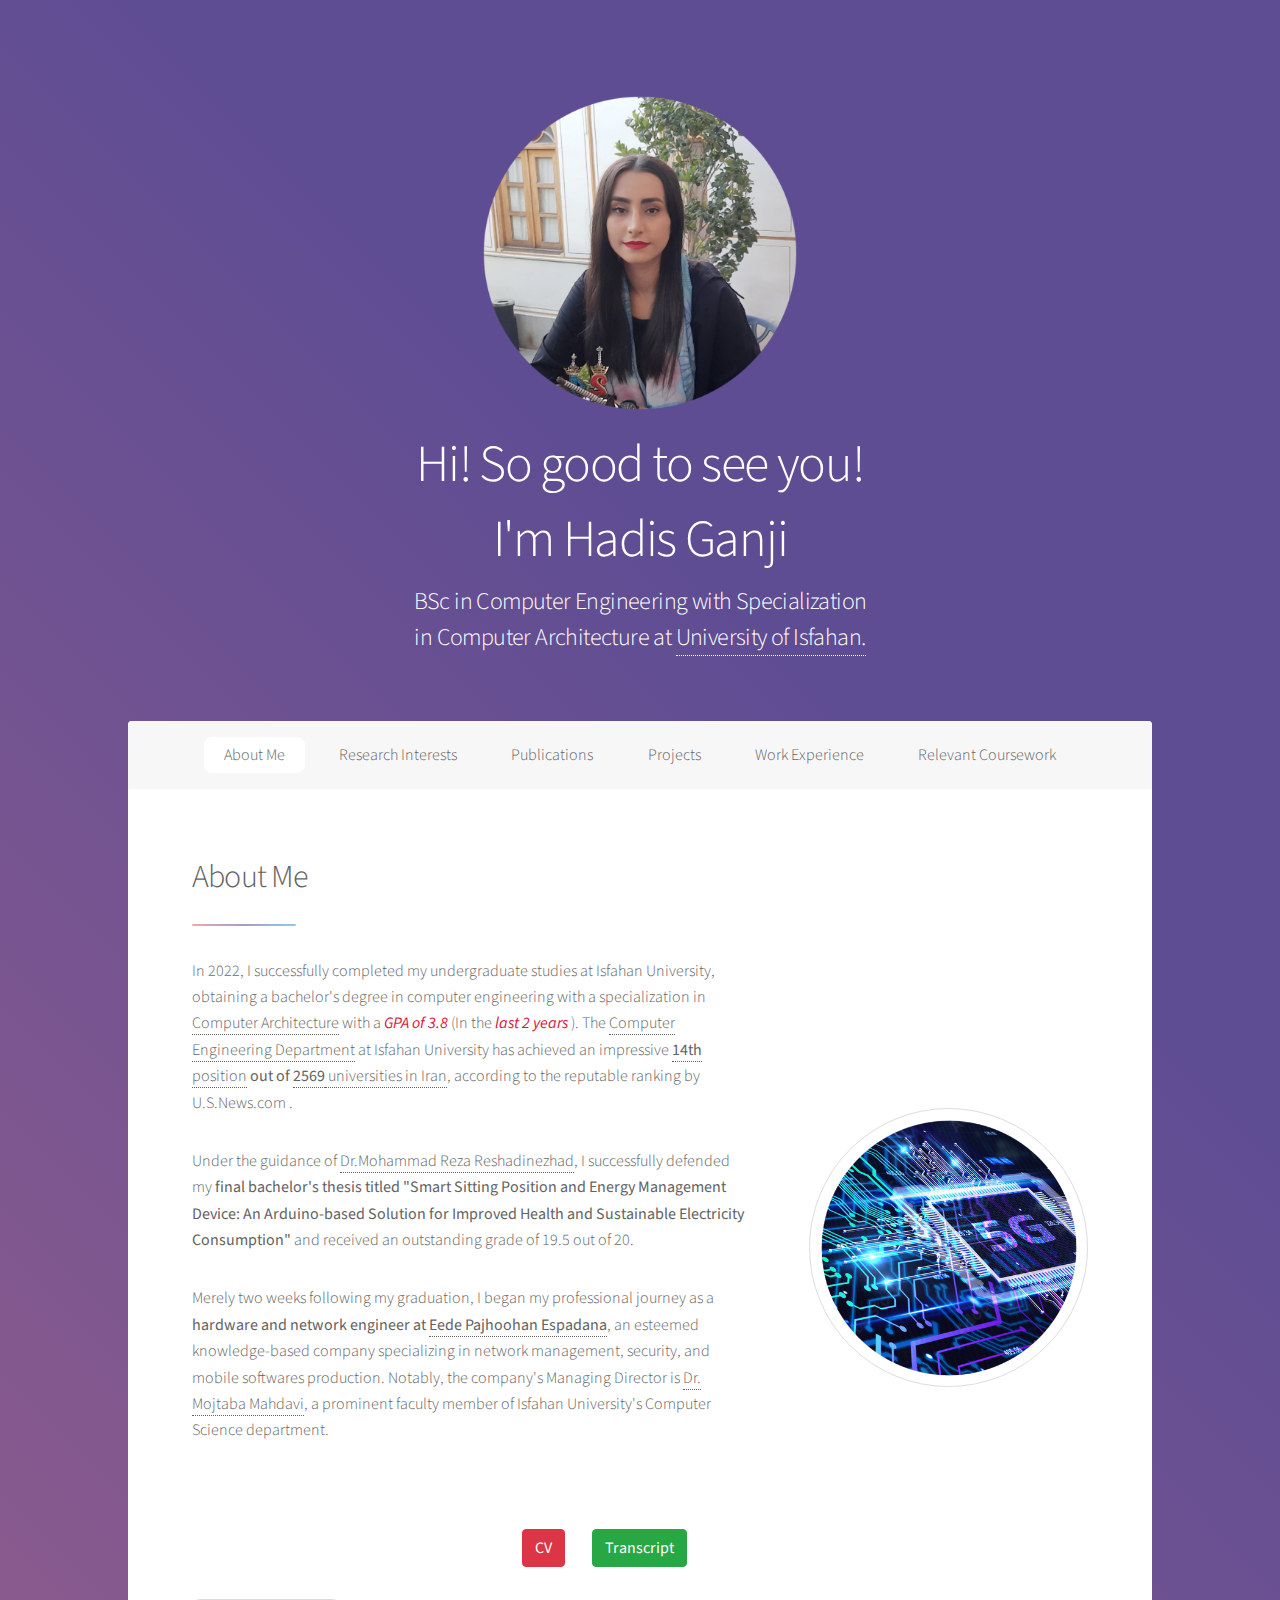
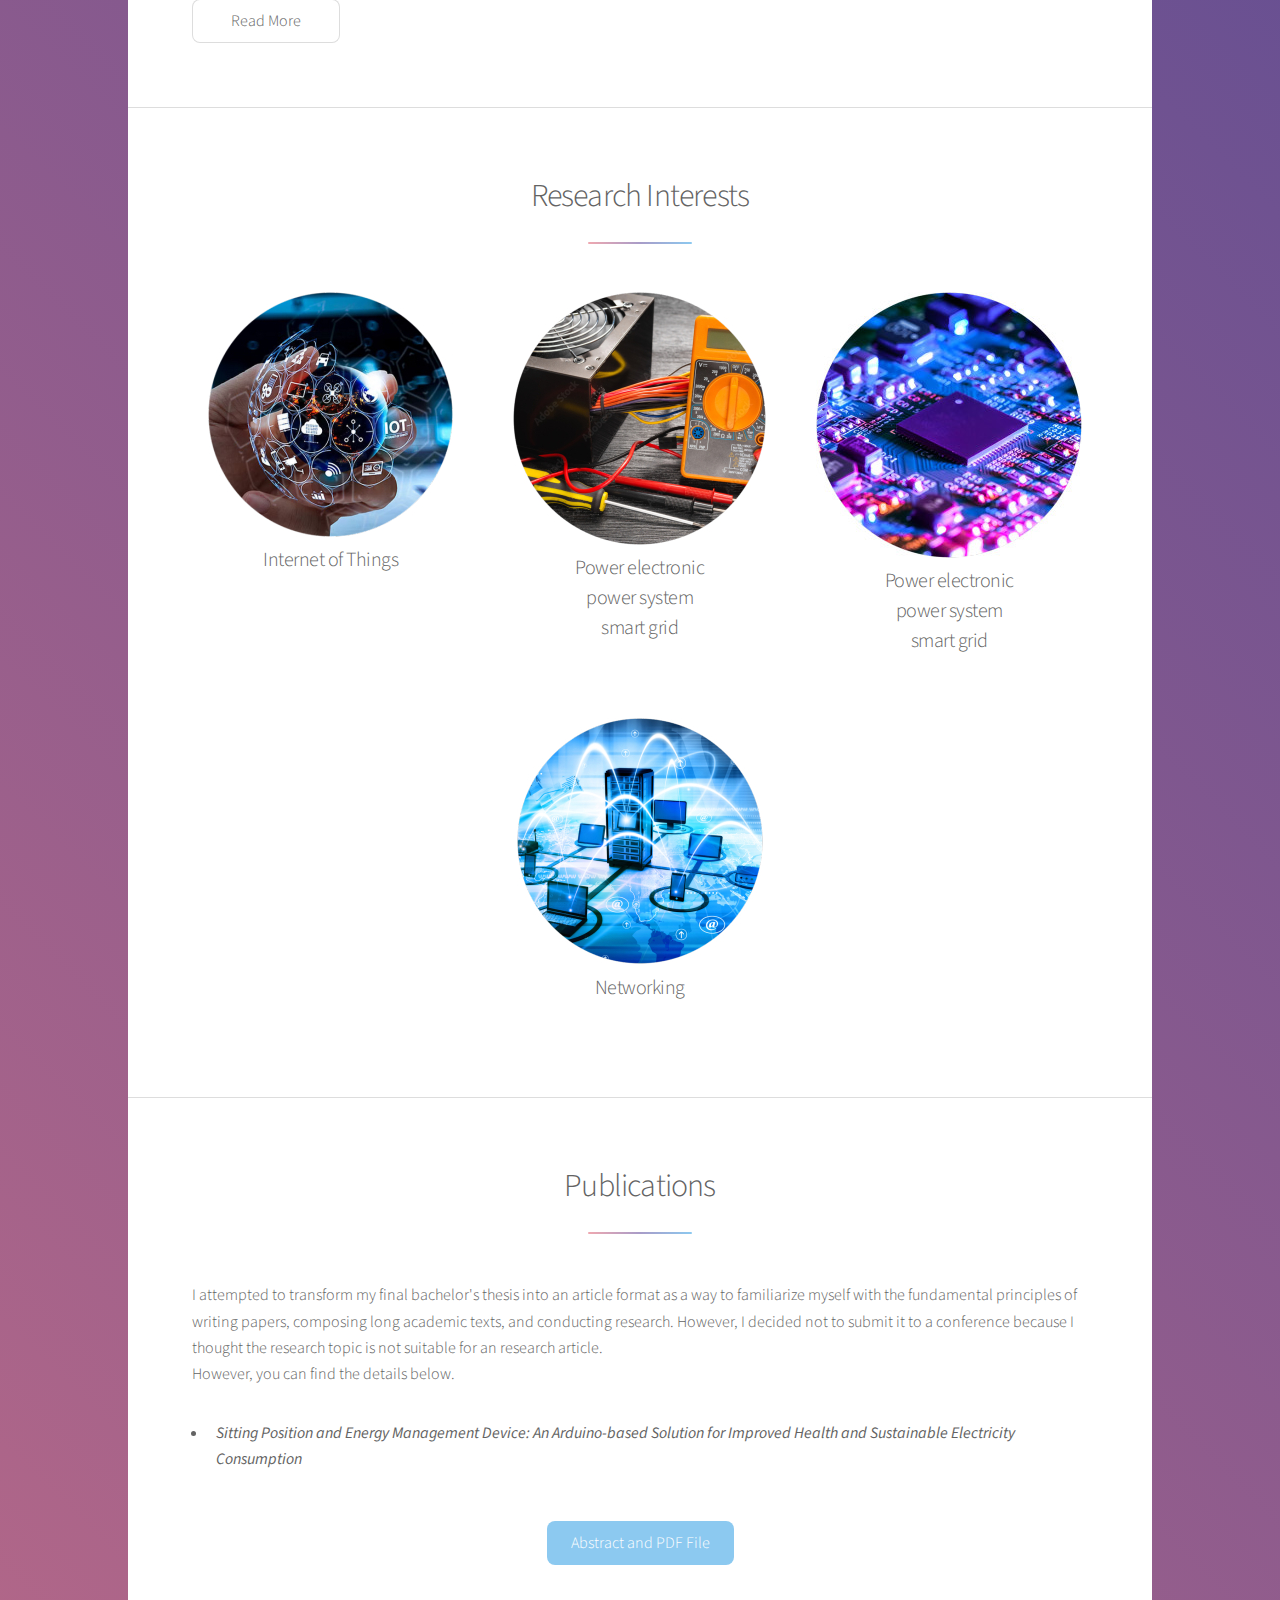
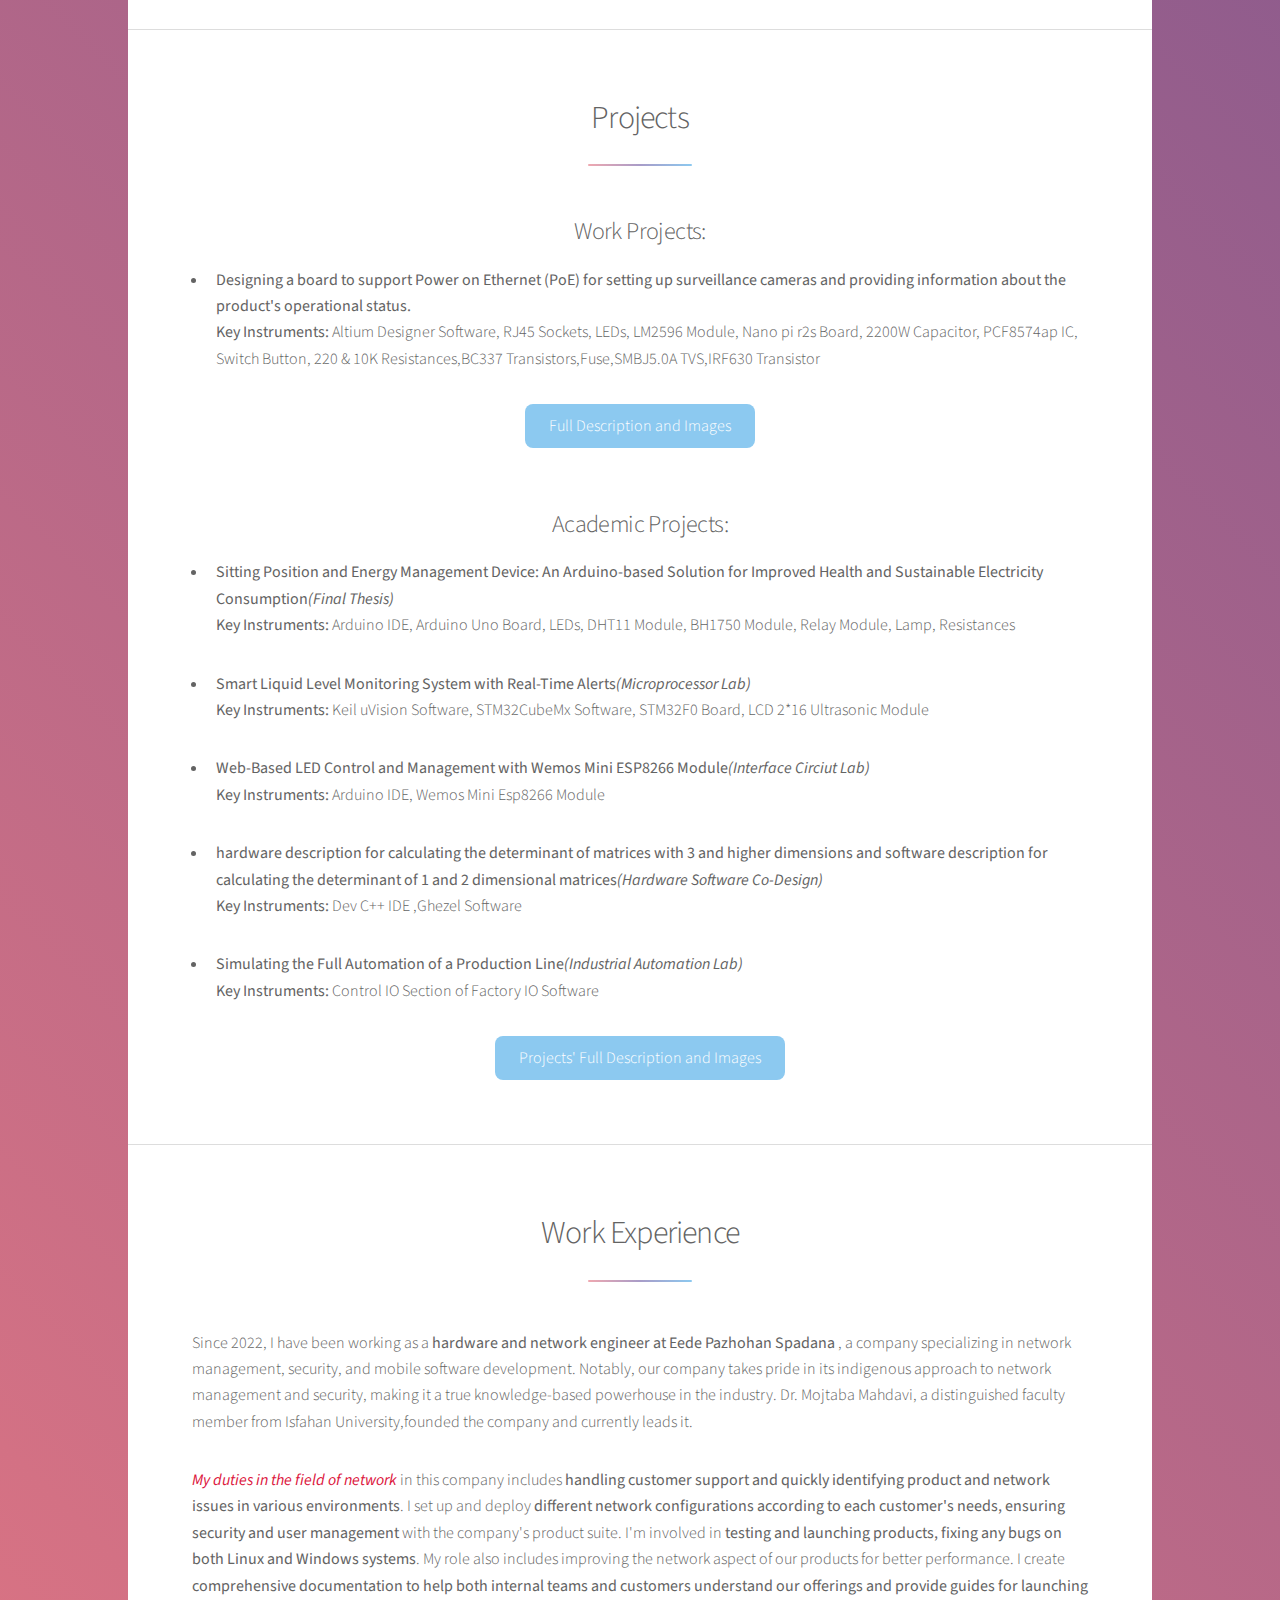
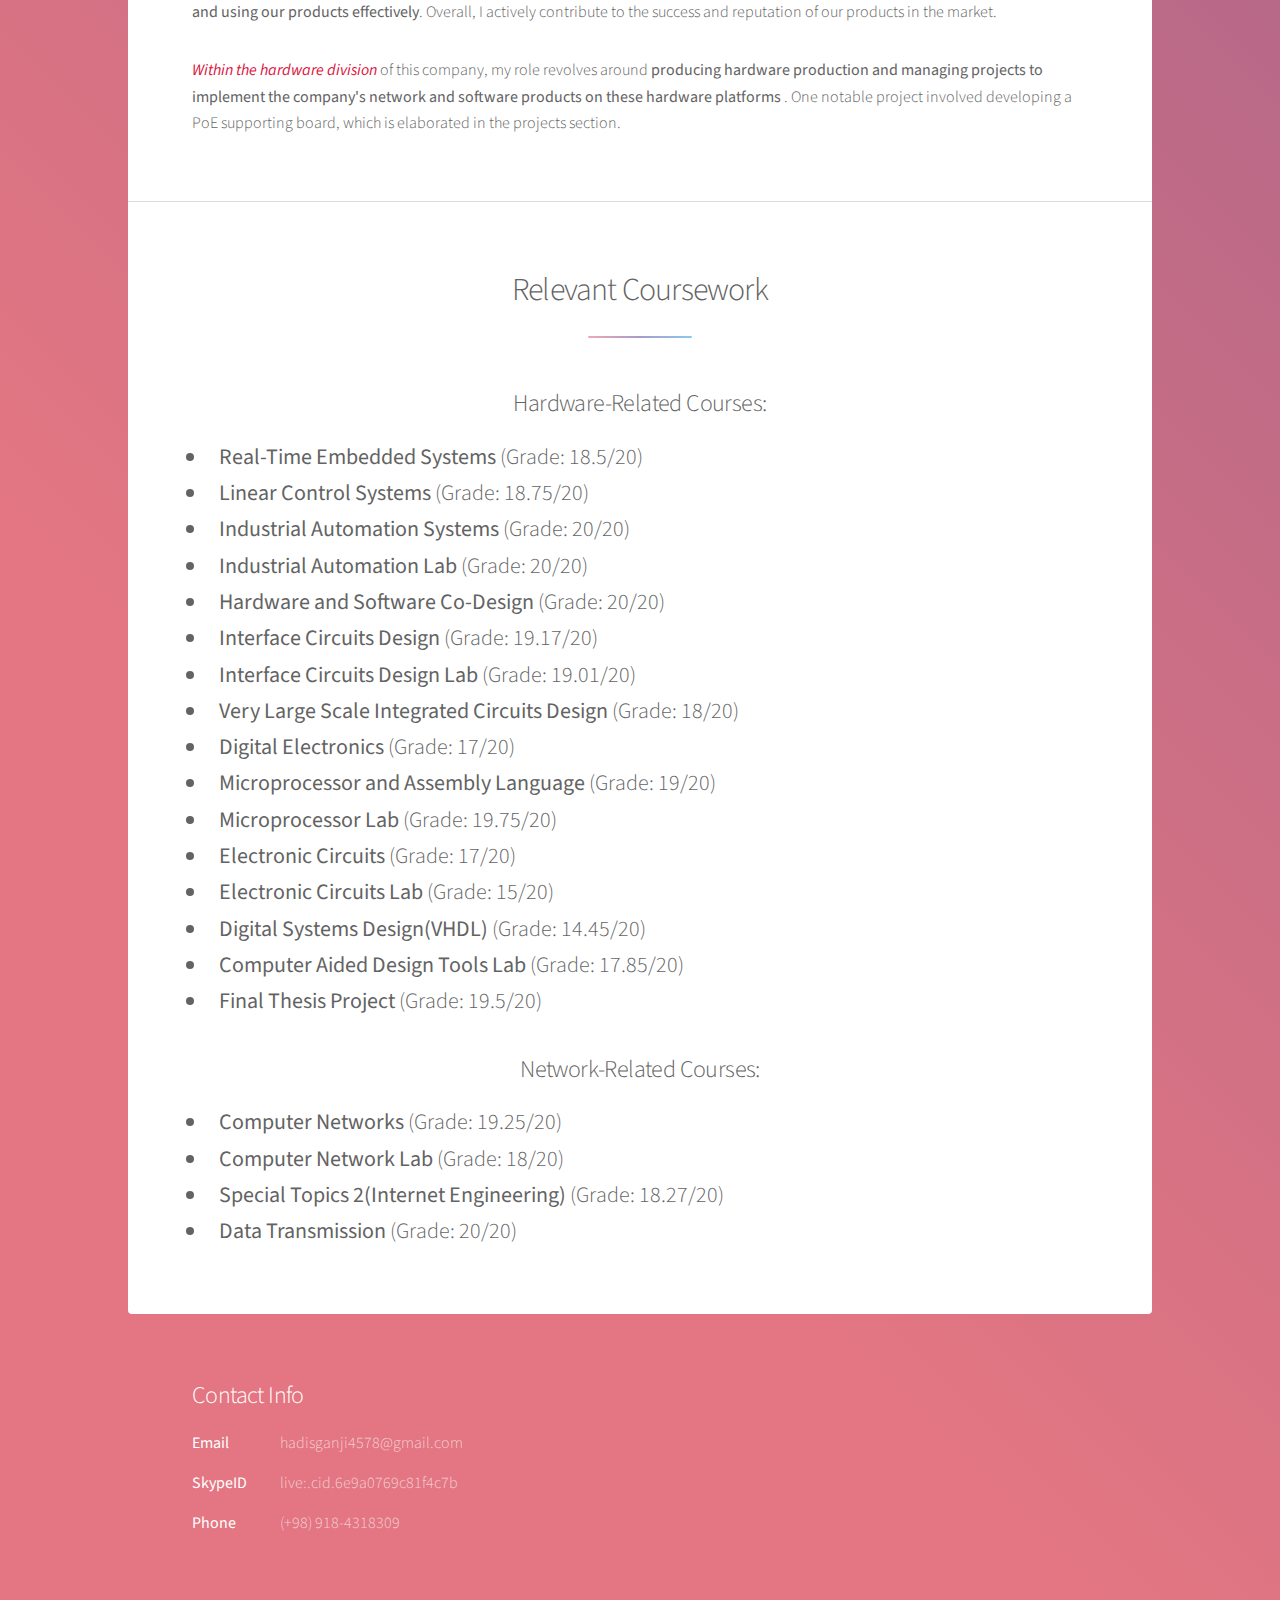
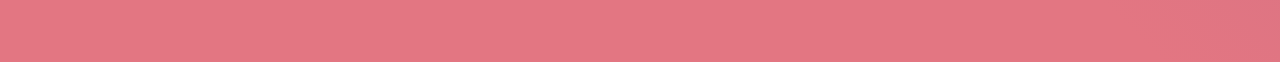
==== commit 0b843188: "update" ====
--- a/index.html
+++ b/index.html
@@ -107,19 +107,28 @@
 						<p>
 							Merely two weeks following my graduation, I began my professional journey as a
 							<strong>hardware and
-								network engineer at <a href="https://eepaco.ir/">Eede Pazhohan Espadana</a></strong>, an
+								network engineer at <a href="https://eepaco.ir/">Eede Pajhoohan Espadana</a></strong>, an
 							esteemed
 							knowledge-based company specializing in network management, security, and mobile softwares
 							production. Notably, the company's Managing Director is <a
 								href="https://scholar.google.com/citations?hl=en&user=4ywD6eQAAAAJ">Dr. Mojtaba
 								Mahdavi</a>, a prominent faculty member of Isfahan University's Computer Science
-							department. <br>
+							department. <br><br><br>
 
 						<ul class="actions">
-							<li><a href="#" type="button" class="btn btn-danger">CV</a></li>
-							<li><a href="#" type="button" class="btn btn-success">Transcript</a></li>
+							&nbsp;&nbsp;&nbsp;&nbsp;&nbsp;&nbsp;&nbsp;&nbsp;&nbsp;&nbsp;&nbsp;&nbsp;&nbsp;
+						&nbsp;&nbsp;&nbsp;&nbsp;&nbsp;&nbsp;&nbsp;&nbsp;&nbsp;&nbsp;&nbsp;&nbsp;&nbsp;
+						&nbsp;&nbsp;&nbsp;&nbsp;&nbsp;&nbsp;&nbsp;&nbsp;&nbsp;&nbsp;&nbsp;&nbsp;&nbsp;
+						&nbsp;&nbsp;&nbsp;&nbsp;&nbsp;&nbsp;&nbsp;&nbsp;&nbsp;&nbsp;&nbsp;&nbsp;&nbsp;
+						&nbsp;&nbsp;&nbsp;&nbsp;&nbsp;&nbsp;&nbsp;&nbsp;&nbsp;&nbsp;&nbsp;&nbsp;&nbsp;
+						&nbsp;&nbsp;&nbsp;&nbsp;&nbsp;&nbsp;&nbsp;&nbsp;&nbsp;&nbsp;&nbsp;&nbsp;&nbsp;&nbsp;&nbsp;&nbsp;&nbsp;
+						&nbsp;&nbsp;&nbsp;&nbsp;&nbsp;&nbsp;&nbsp;&nbsp;&nbsp;&nbsp;&nbsp;&nbsp;&nbsp;&nbsp;&nbsp;&nbsp;&nbsp;
+						&nbsp;&nbsp;&nbsp;&nbsp;
+							<p1><li><a href="#" type="button" class="btn btn-danger">CV</a>
+								&nbsp;&nbsp;&nbsp;&nbsp;&nbsp;&nbsp;&nbsp;
+								<a href="#" type="button" class="btn btn-success">Transcript</a></li></p1>
+							
 						</ul>
-						<br>
 						</p>
 
 						<ul class="actions">
@@ -137,20 +146,27 @@
 				</header>
 				<ul class="features">
 					<li>
+						
 						<span class="image"><img src="images/circle_iot(2).jpg" alt=""></span>
 						<h3>Internet of Things</h3>
+						<p> </p>
+					</li>
+					<li>
+						<span class="image"><img src="images/imgonline-com-ua-shape-r41WKgwW0dTmNQNR(2).jpg"
+								alt=""></span>
+						<h3>Power electronic<br>power system<br>smart grid</h3>
+						<p> </p>
+					</li>
+					<li>
+						<span class="image"><img src="images/interest4.jpg"
+								alt=""></span>
+						<h3>Power electronic<br>power system<br>smart grid</h3>
 						<p> </p>
 					</li>
 					<li>
 						<span class="image"><img src="images/imgonline-com-ua-shape-4cOcm2SMSVDm7pzH(3).jpg"
 								alt=""></span>
 						<h3>Networking</h3>
-						<p> </p>
-					</li>
-					<li>
-						<span class="image"><img src="images/imgonline-com-ua-shape-r41WKgwW0dTmNQNR(2).jpg"
-								alt=""></span>
-						<h3>Power electronic<br>power system<br>smart grid</h3>
 						<p> </p>
 					</li>
 				</ul>
@@ -546,14 +562,15 @@
 					<dd>(+98) 918-4318309</dd>
 
 				</dl>
-				<ul class="icons">
-					<!-- <li><a href="#" class="icon brands fa-twitter alt"><span class="label">Twitter</span></a></li> -->
+				<!-- <ul class="icons">
+					<li><a href="#" class="icon brands fa-twitter alt"><span class="label">Twitter</span></a></li> -->
 					<!-- <li><a href="#" class="icon brands fa-facebook-f alt"><span class="label">Facebook</span></a></li> -->
 					<!-- <li><a href="#" class="icon brands fa-instagram alt"><span class="label">Instagram</span></a></li> -->
-					<li><a href="https://github.com/Mohammad-Aminazadeh" class="icon brands fa-github alt"><span
-								class="label">GitHub</span></a></li>
-					<!-- <li><a href="#" class="icon brands fa-dribbble alt"><span class="label">Dribbble</span></a></li> -->
-				</ul>
+					<!-- <li><a href="https://github.com/Mohammad-Aminazadeh" class="icon brands fa-github alt"><span
+								class="label">GitHub</span></a></li> -->
+					<!-- <li><a href="#" class="icon brands fa-dribbble alt"><span class="label">Dribbble</span></a></li>
+				</ul> -->
+
 			</section>
 			<!-- <p class="copyright">&copy; Untitled. Design: <a href="https://html5up.net">HTML5 UP</a>.</p> -->
 		</footer>
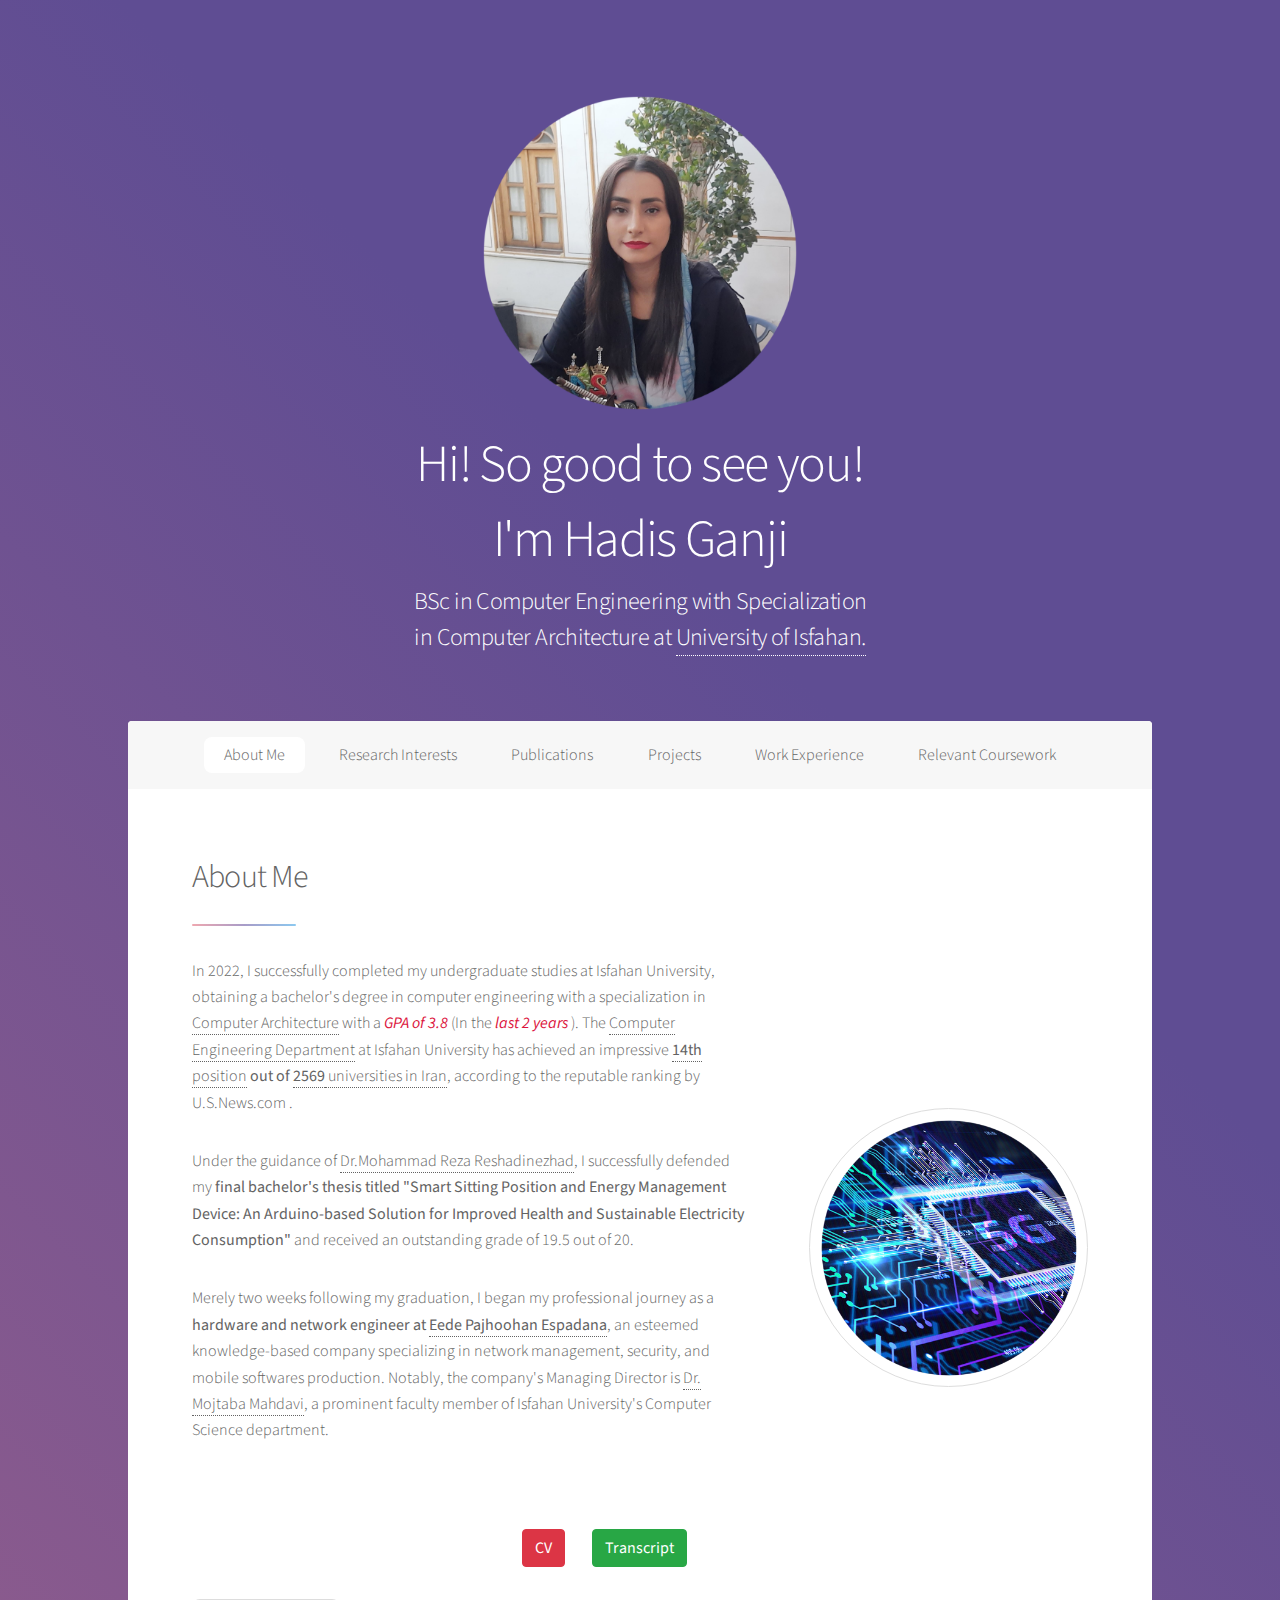
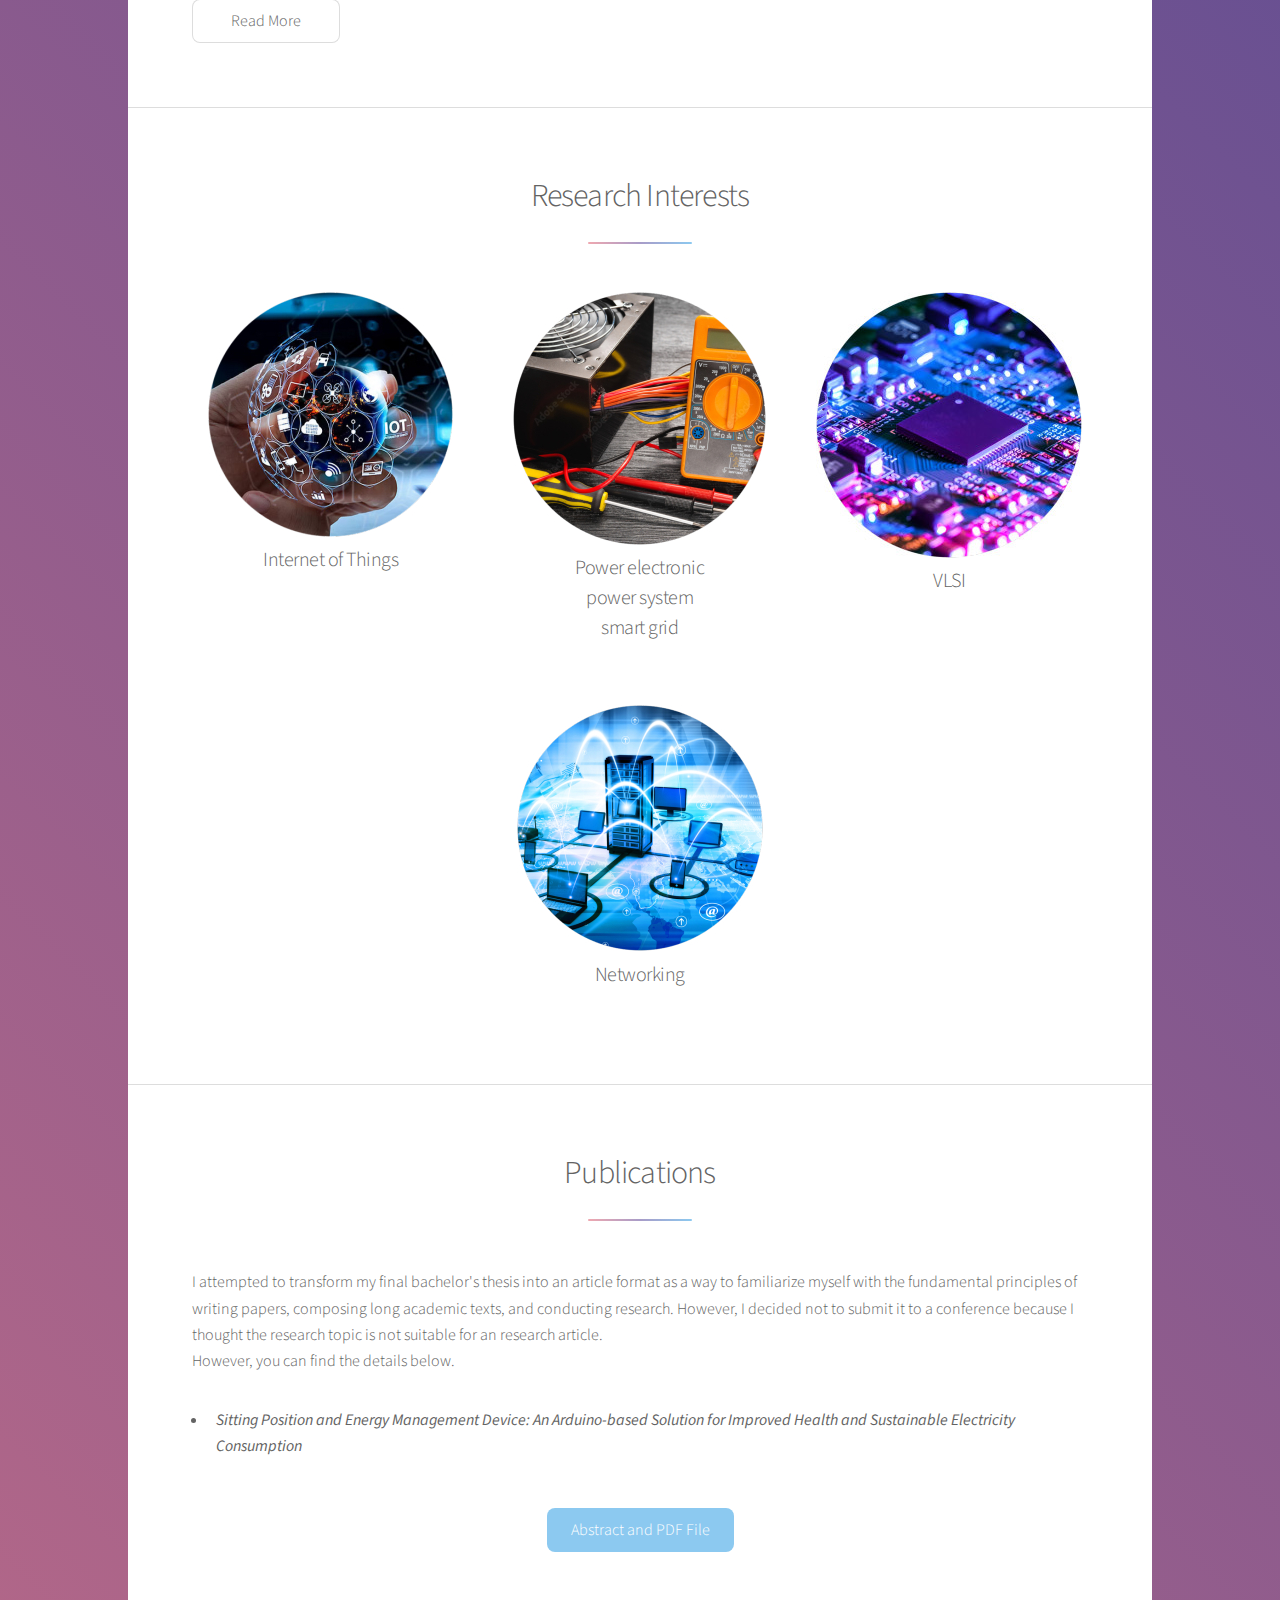
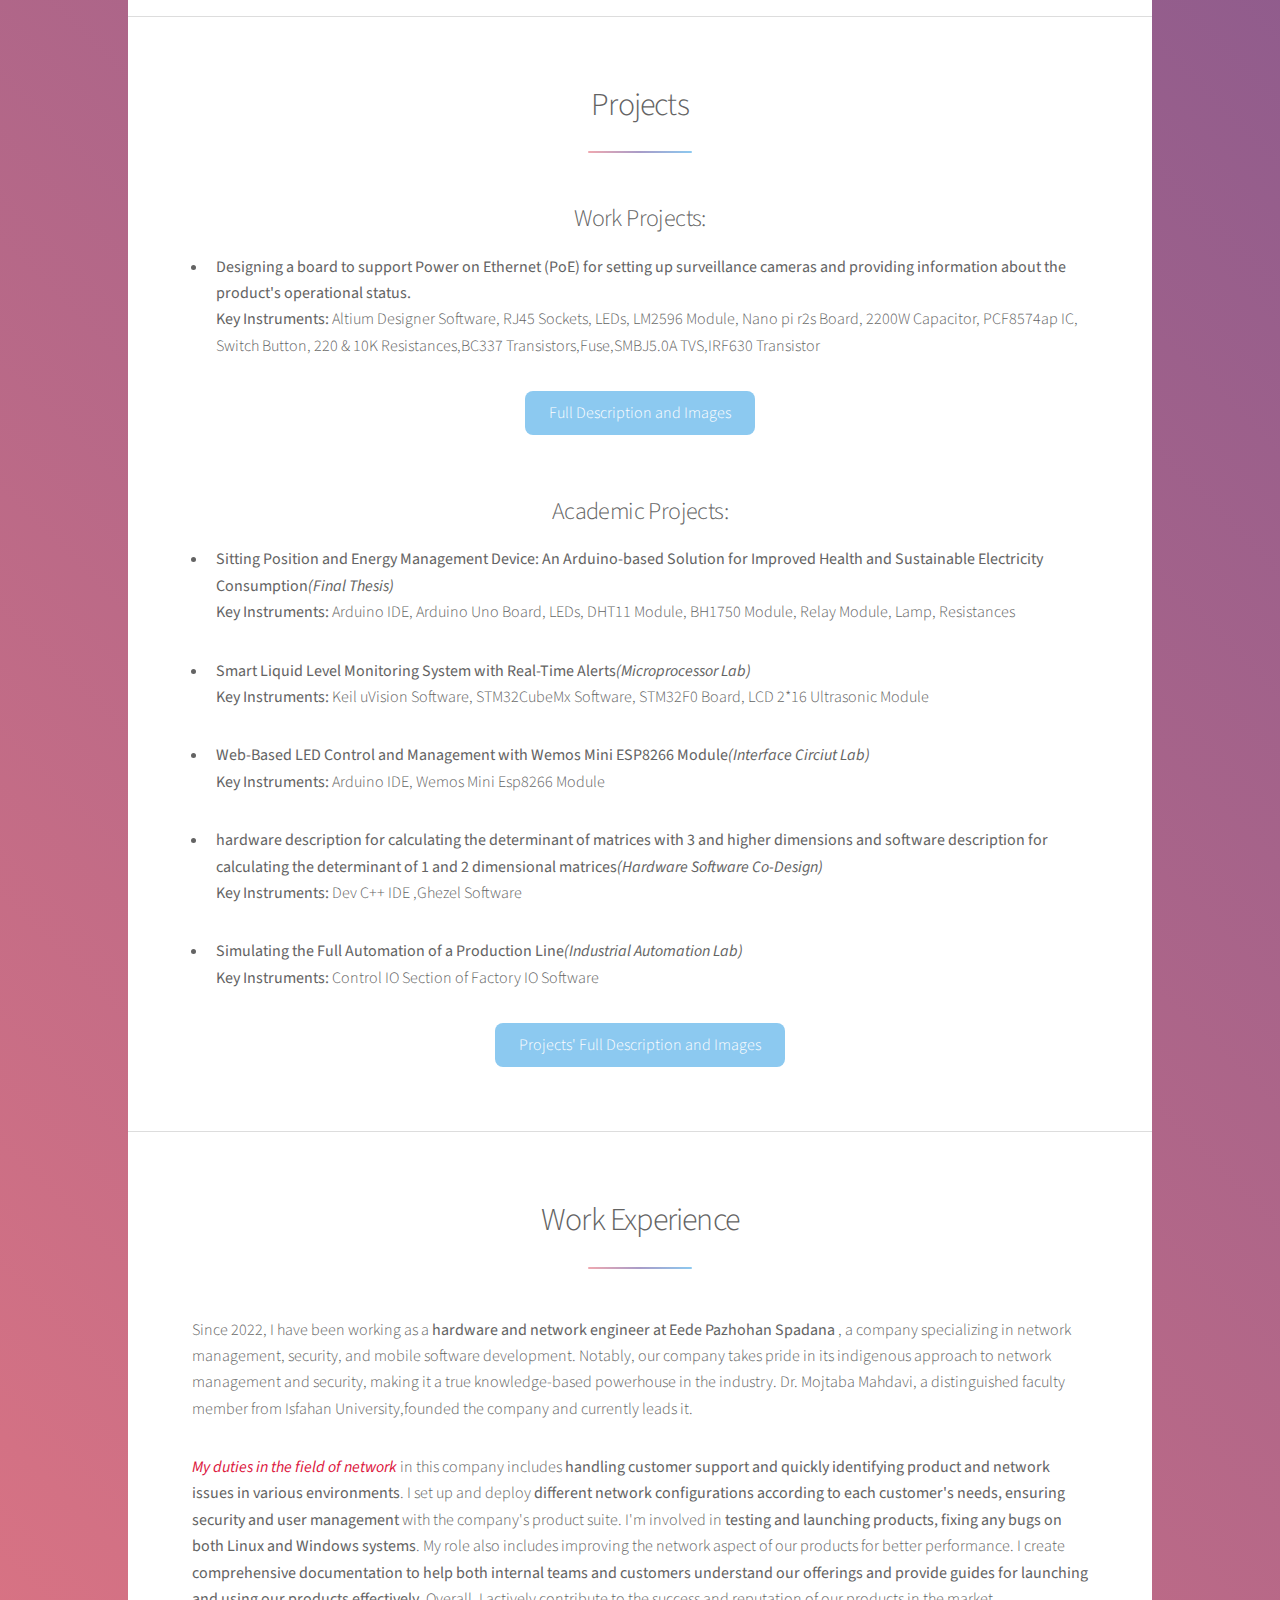
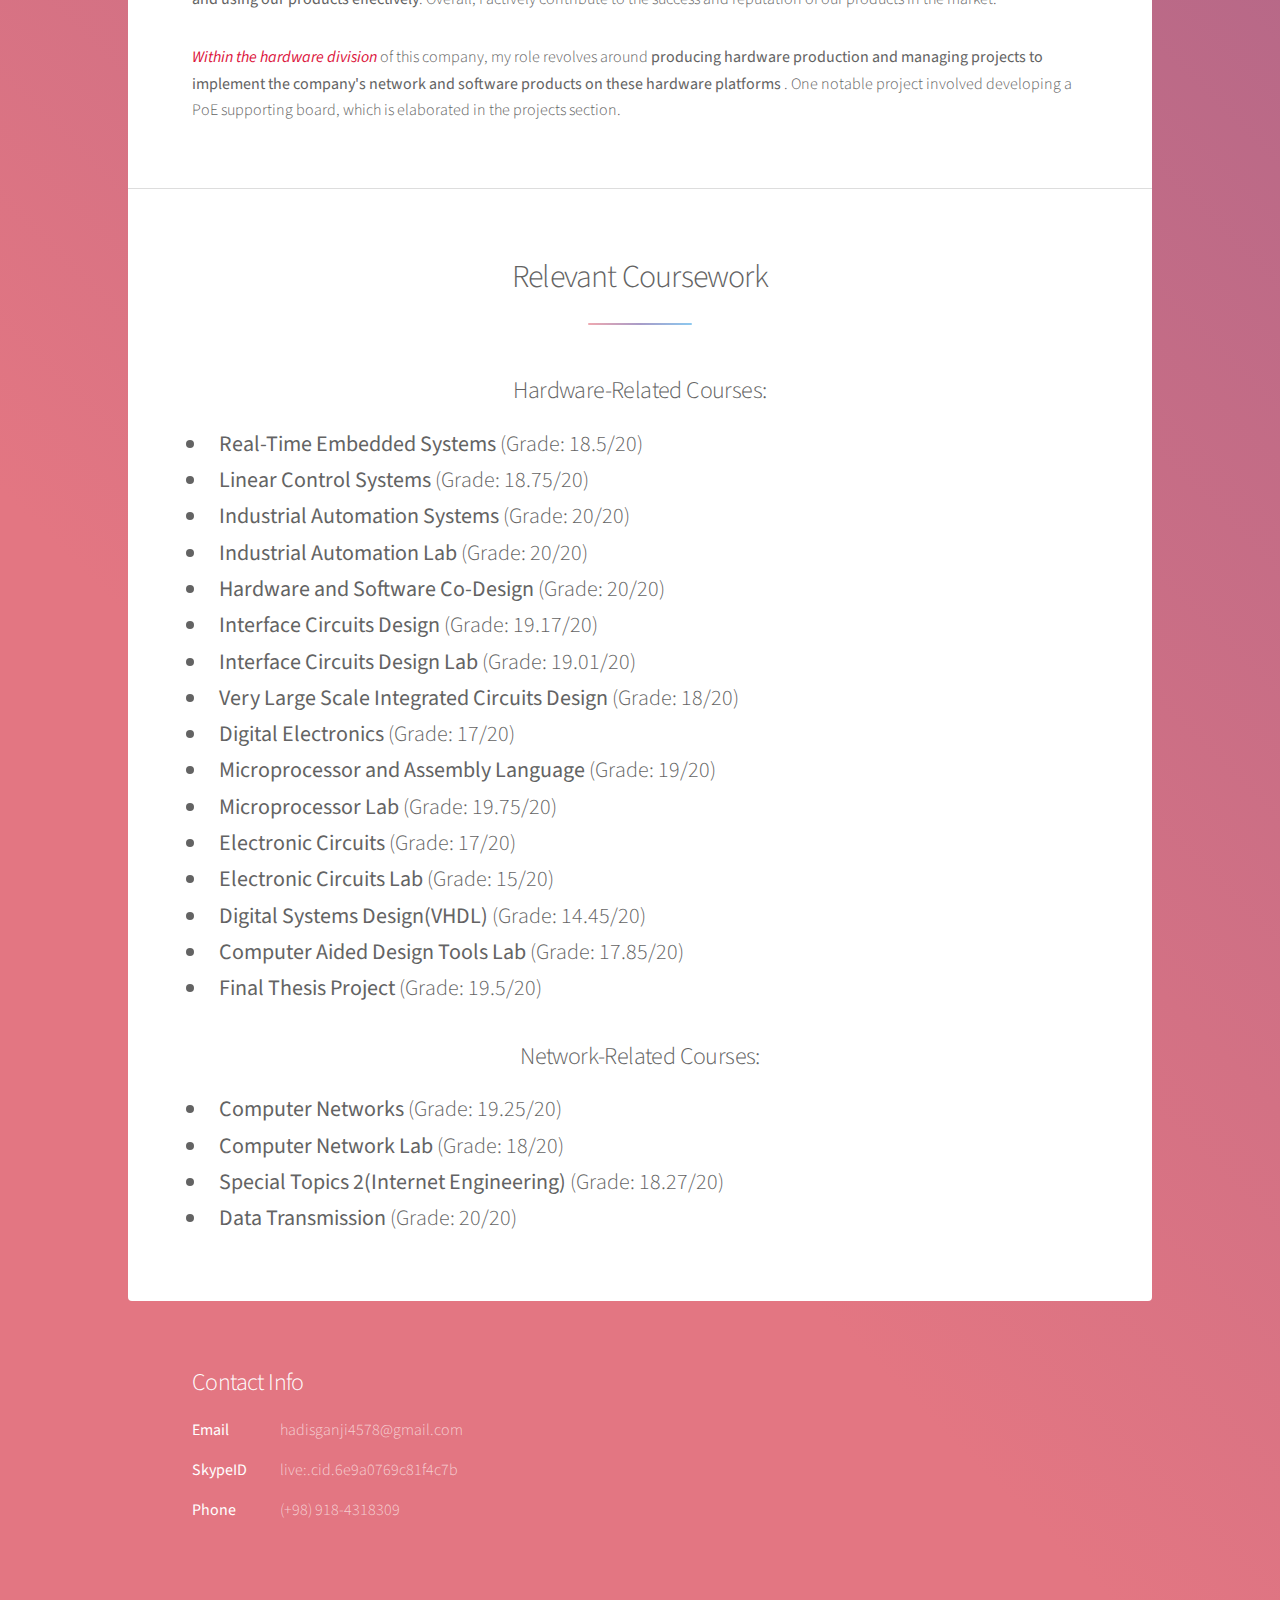
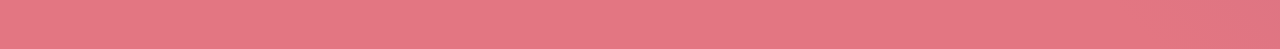
==== commit 1503eb0b: "update" ====
--- a/index.html
+++ b/index.html
@@ -160,7 +160,7 @@
 					<li>
 						<span class="image"><img src="images/interest4.jpg"
 								alt=""></span>
-						<h3>Power electronic<br>power system<br>smart grid</h3>
+						<h3>VLSI</h3>
 						<p> </p>
 					</li>
 					<li>
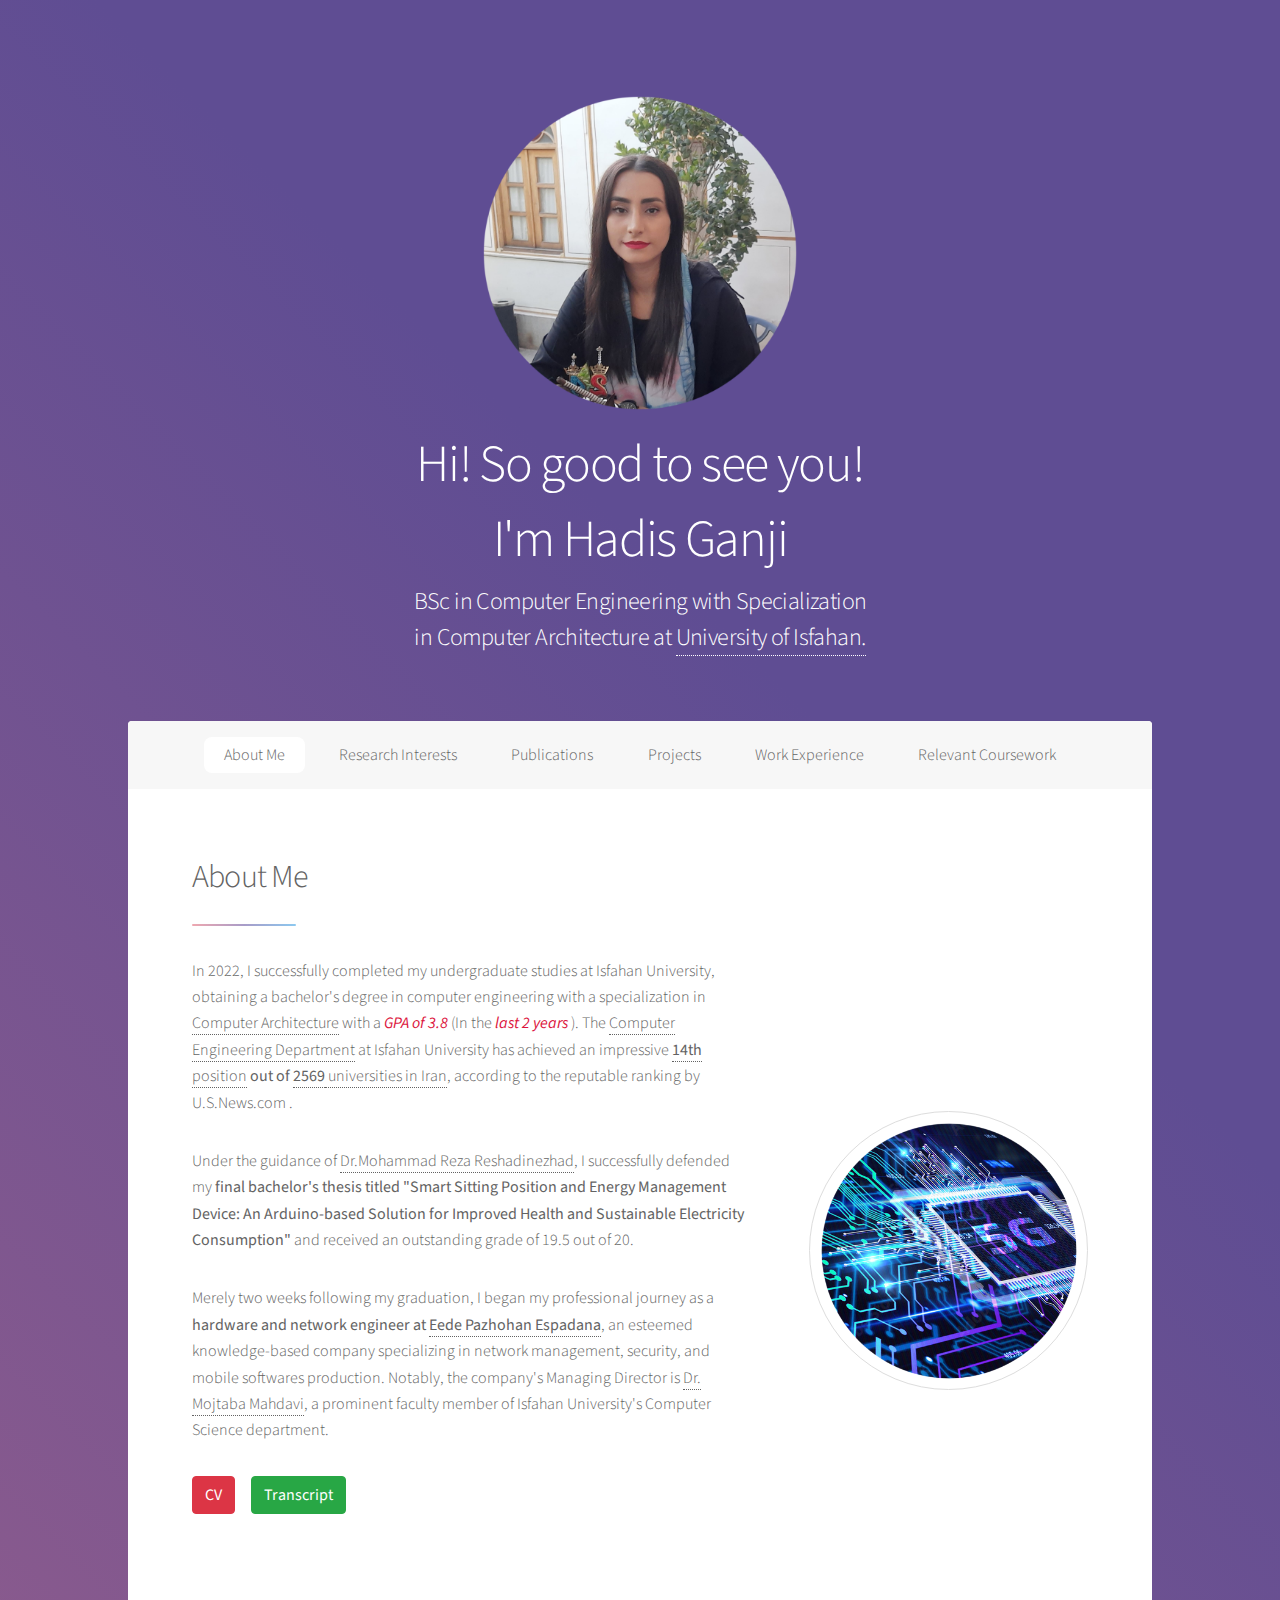
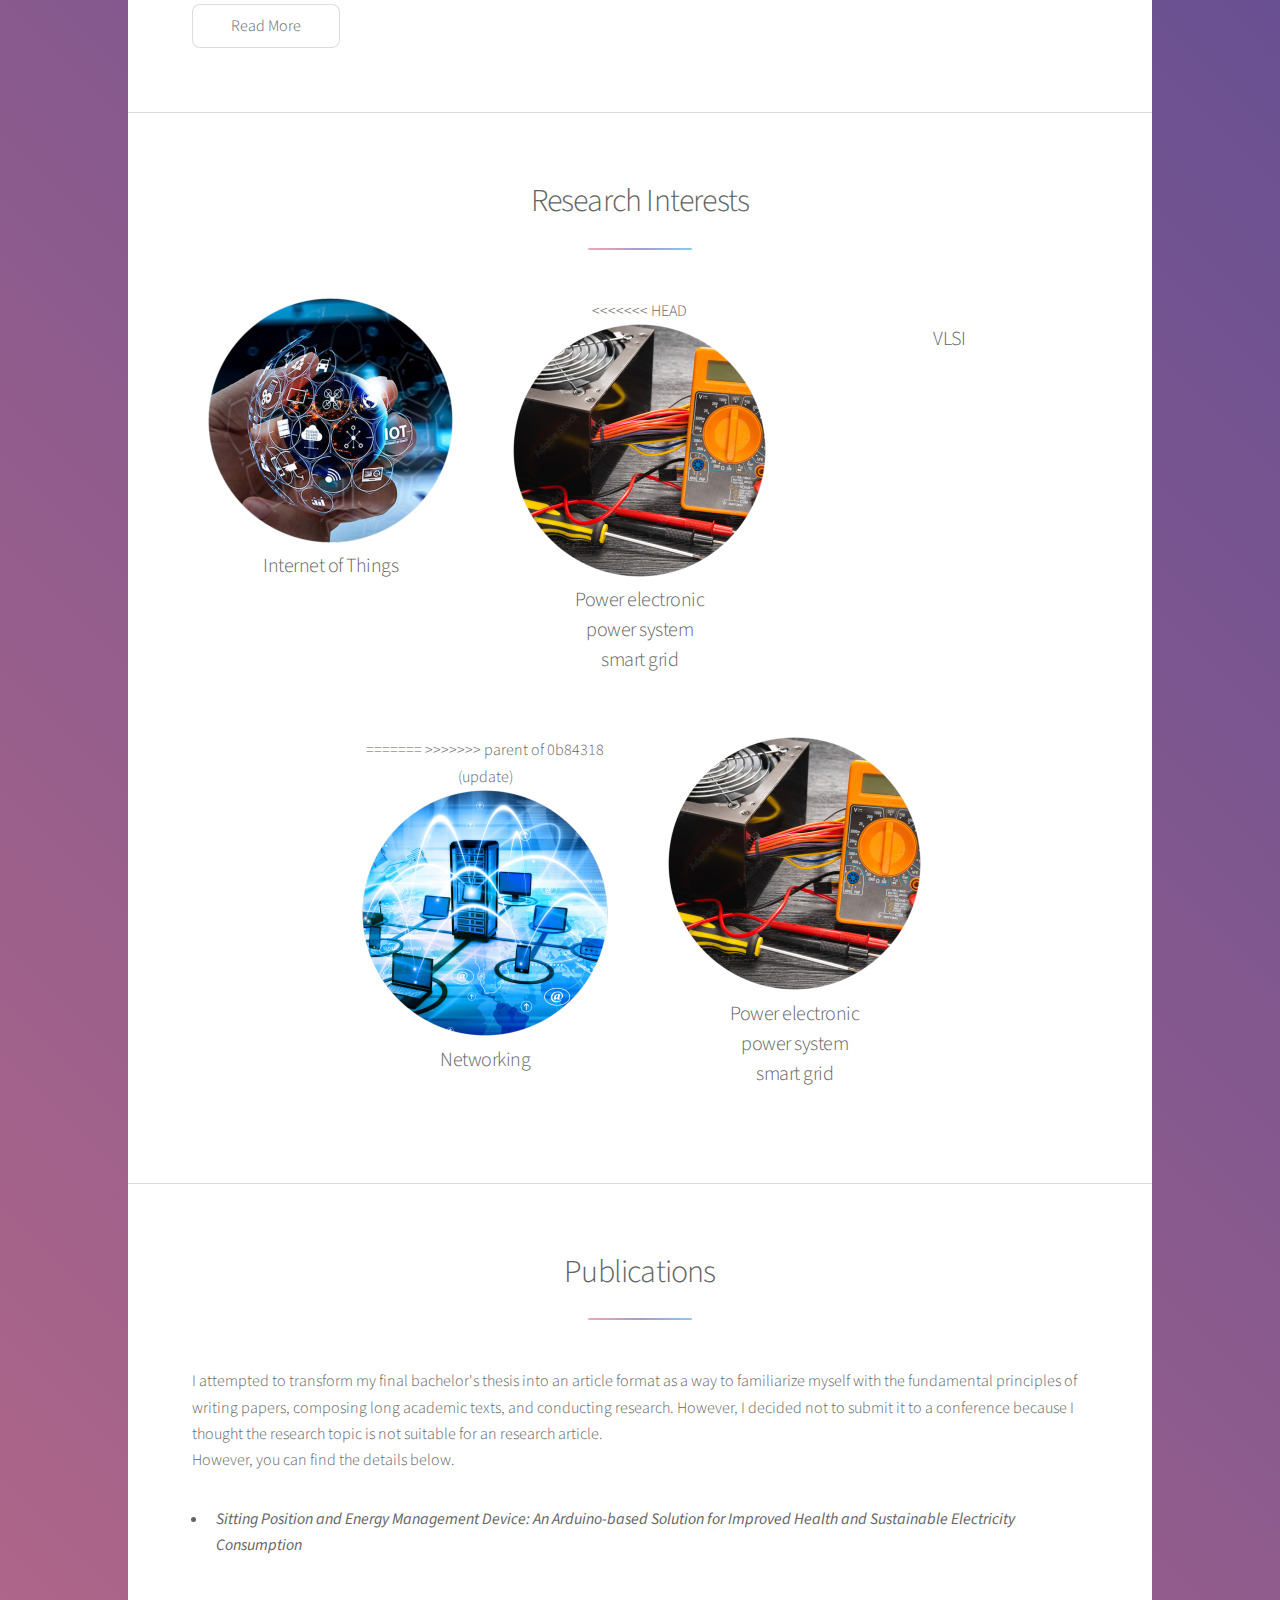
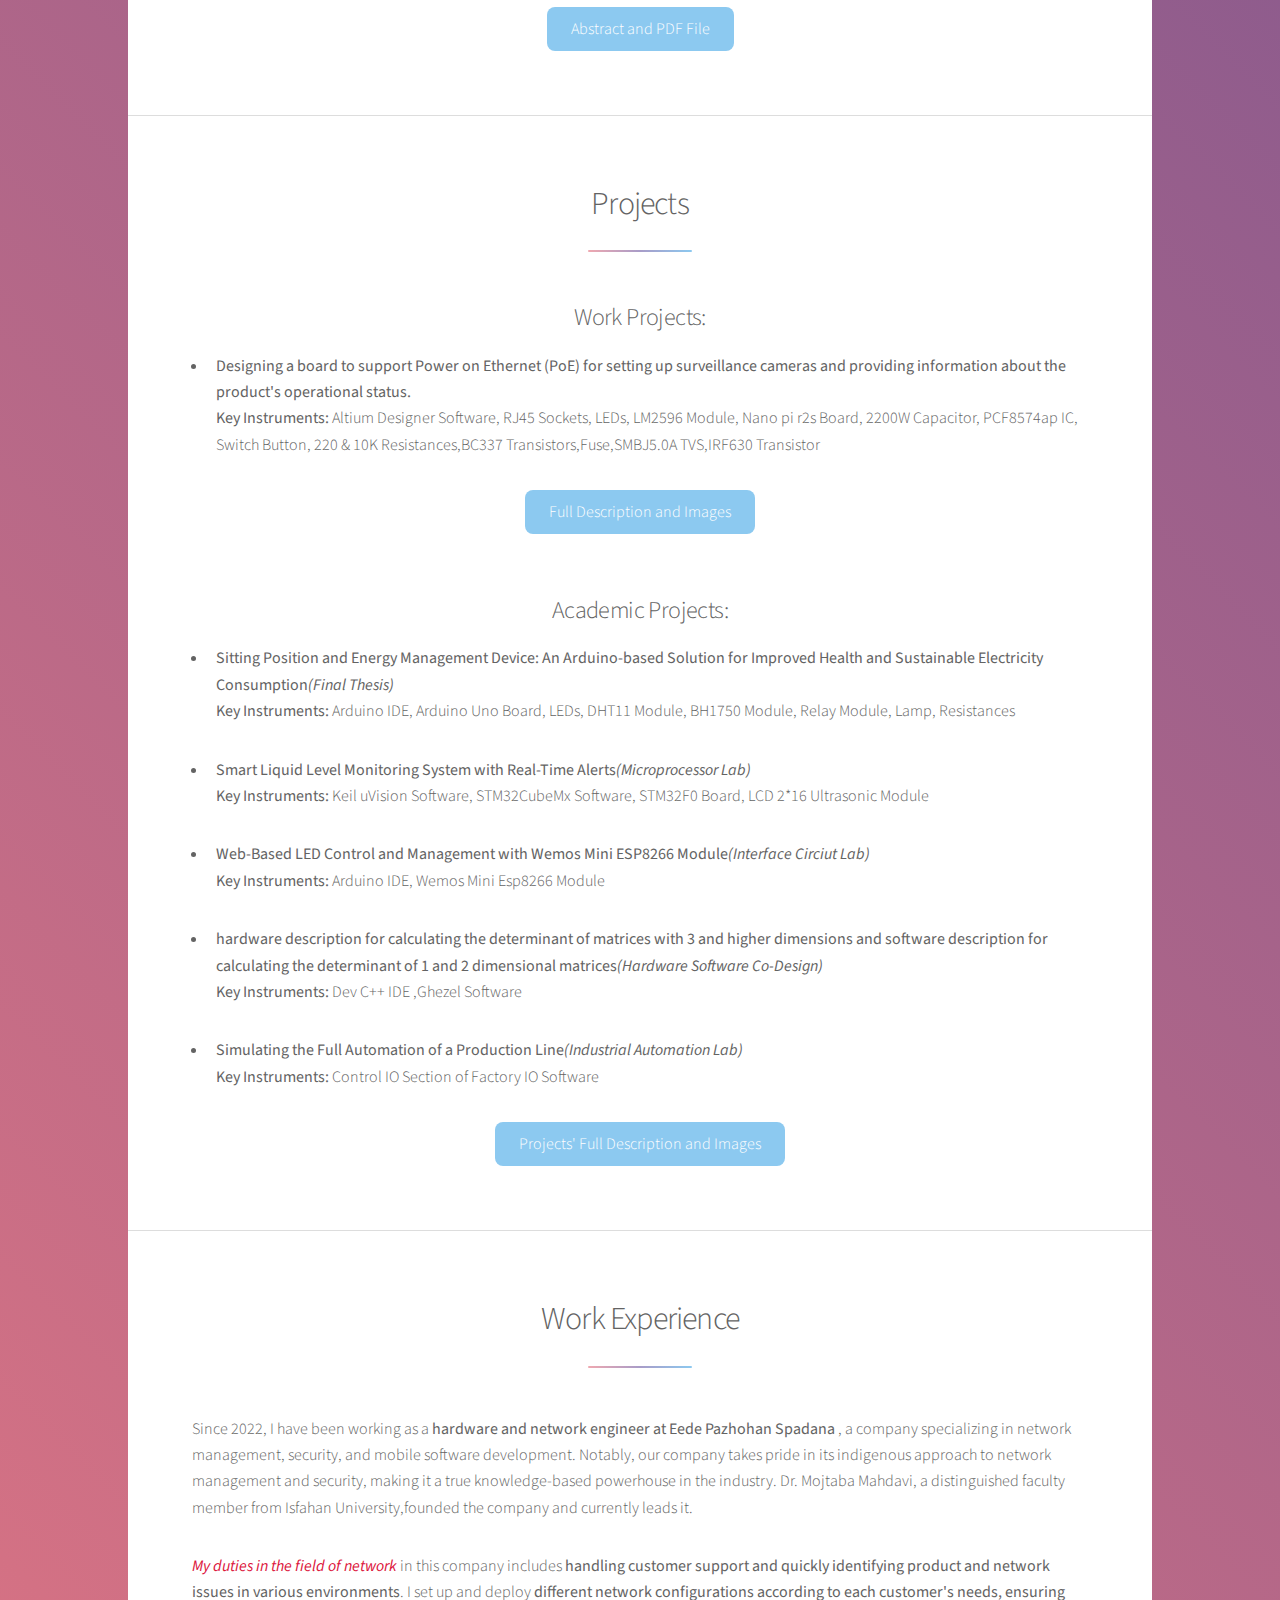
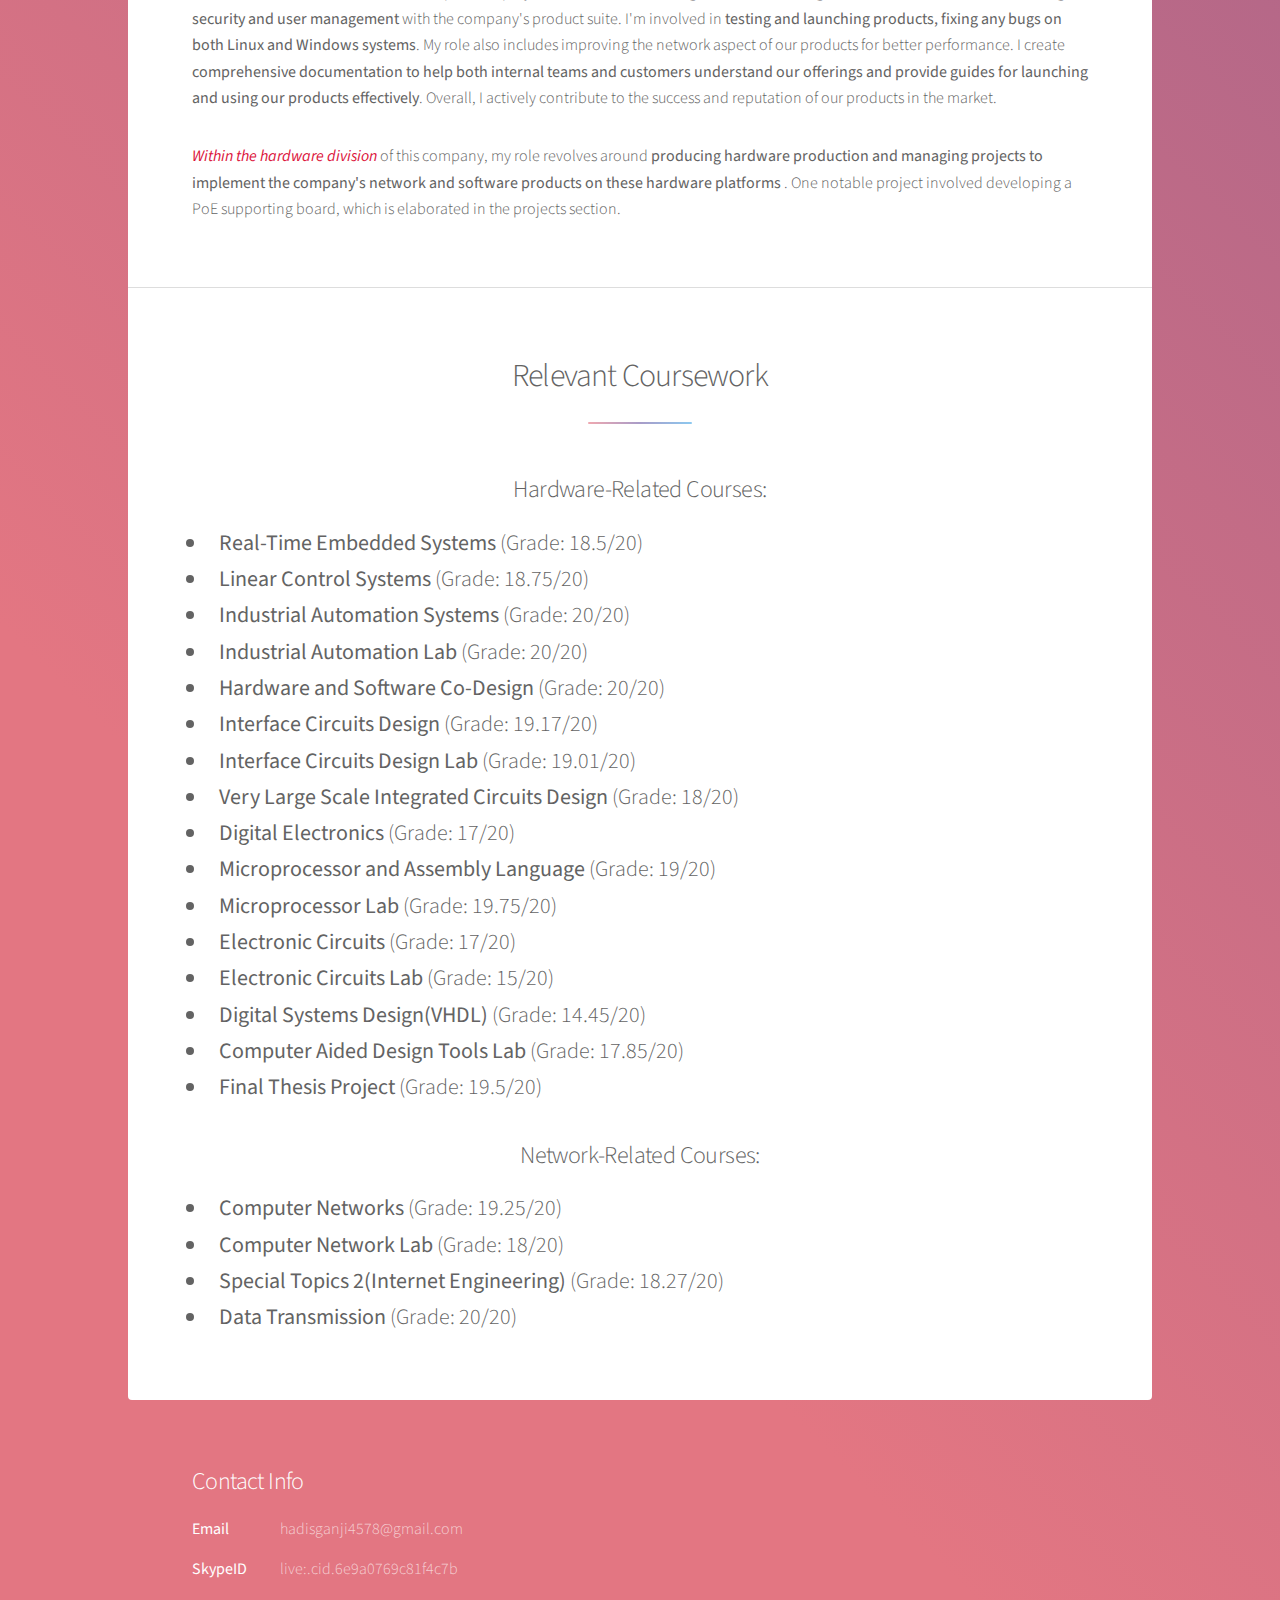
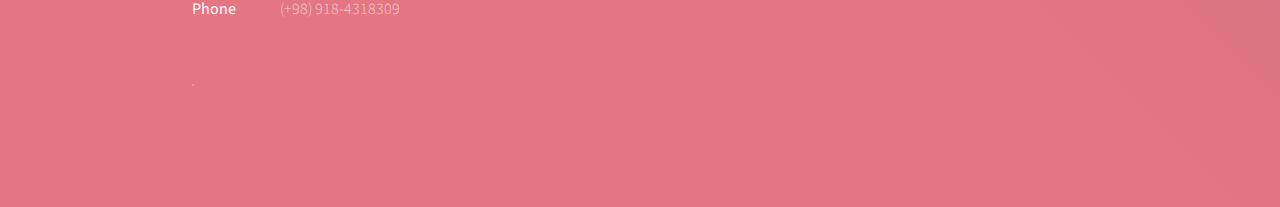
==== commit af636b44: "delete gallery" ====
--- a/index.html
+++ b/index.html
@@ -107,28 +107,19 @@
 						<p>
 							Merely two weeks following my graduation, I began my professional journey as a
 							<strong>hardware and
-								network engineer at <a href="https://eepaco.ir/">Eede Pajhoohan Espadana</a></strong>, an
+								network engineer at <a href="https://eepaco.ir/">Eede Pazhohan Espadana</a></strong>, an
 							esteemed
 							knowledge-based company specializing in network management, security, and mobile softwares
 							production. Notably, the company's Managing Director is <a
 								href="https://scholar.google.com/citations?hl=en&user=4ywD6eQAAAAJ">Dr. Mojtaba
 								Mahdavi</a>, a prominent faculty member of Isfahan University's Computer Science
-							department. <br><br><br>
+							department. <br>
 
 						<ul class="actions">
-							&nbsp;&nbsp;&nbsp;&nbsp;&nbsp;&nbsp;&nbsp;&nbsp;&nbsp;&nbsp;&nbsp;&nbsp;&nbsp;
-						&nbsp;&nbsp;&nbsp;&nbsp;&nbsp;&nbsp;&nbsp;&nbsp;&nbsp;&nbsp;&nbsp;&nbsp;&nbsp;
-						&nbsp;&nbsp;&nbsp;&nbsp;&nbsp;&nbsp;&nbsp;&nbsp;&nbsp;&nbsp;&nbsp;&nbsp;&nbsp;
-						&nbsp;&nbsp;&nbsp;&nbsp;&nbsp;&nbsp;&nbsp;&nbsp;&nbsp;&nbsp;&nbsp;&nbsp;&nbsp;
-						&nbsp;&nbsp;&nbsp;&nbsp;&nbsp;&nbsp;&nbsp;&nbsp;&nbsp;&nbsp;&nbsp;&nbsp;&nbsp;
-						&nbsp;&nbsp;&nbsp;&nbsp;&nbsp;&nbsp;&nbsp;&nbsp;&nbsp;&nbsp;&nbsp;&nbsp;&nbsp;&nbsp;&nbsp;&nbsp;&nbsp;
-						&nbsp;&nbsp;&nbsp;&nbsp;&nbsp;&nbsp;&nbsp;&nbsp;&nbsp;&nbsp;&nbsp;&nbsp;&nbsp;&nbsp;&nbsp;&nbsp;&nbsp;
-						&nbsp;&nbsp;&nbsp;&nbsp;
-							<p1><li><a href="#" type="button" class="btn btn-danger">CV</a>
-								&nbsp;&nbsp;&nbsp;&nbsp;&nbsp;&nbsp;&nbsp;
-								<a href="#" type="button" class="btn btn-success">Transcript</a></li></p1>
-							
+							<li><a href="#" type="button" class="btn btn-danger">CV</a></li>
+							<li><a href="#" type="button" class="btn btn-success">Transcript</a></li>
 						</ul>
+						<br>
 						</p>
 
 						<ul class="actions">
@@ -146,12 +137,12 @@
 				</header>
 				<ul class="features">
 					<li>
-						
 						<span class="image"><img src="images/circle_iot(2).jpg" alt=""></span>
 						<h3>Internet of Things</h3>
 						<p> </p>
 					</li>
 					<li>
+<<<<<<< HEAD
 						<span class="image"><img src="images/imgonline-com-ua-shape-r41WKgwW0dTmNQNR(2).jpg"
 								alt=""></span>
 						<h3>Power electronic<br>power system<br>smart grid</h3>
@@ -164,9 +155,17 @@
 						<p> </p>
 					</li>
 					<li>
+=======
+>>>>>>> parent of 0b84318 (update)
 						<span class="image"><img src="images/imgonline-com-ua-shape-4cOcm2SMSVDm7pzH(3).jpg"
 								alt=""></span>
 						<h3>Networking</h3>
+						<p> </p>
+					</li>
+					<li>
+						<span class="image"><img src="images/imgonline-com-ua-shape-r41WKgwW0dTmNQNR(2).jpg"
+								alt=""></span>
+						<h3>Power electronic<br>power system<br>smart grid</h3>
 						<p> </p>
 					</li>
 				</ul>
@@ -562,15 +561,14 @@
 					<dd>(+98) 918-4318309</dd>
 
 				</dl>
-				<!-- <ul class="icons">
-					<li><a href="#" class="icon brands fa-twitter alt"><span class="label">Twitter</span></a></li> -->
+				<ul class="icons">
+					<!-- <li><a href="#" class="icon brands fa-twitter alt"><span class="label">Twitter</span></a></li> -->
 					<!-- <li><a href="#" class="icon brands fa-facebook-f alt"><span class="label">Facebook</span></a></li> -->
 					<!-- <li><a href="#" class="icon brands fa-instagram alt"><span class="label">Instagram</span></a></li> -->
-					<!-- <li><a href="https://github.com/Mohammad-Aminazadeh" class="icon brands fa-github alt"><span
-								class="label">GitHub</span></a></li> -->
-					<!-- <li><a href="#" class="icon brands fa-dribbble alt"><span class="label">Dribbble</span></a></li>
-				</ul> -->
-
+					<li><a href="https://github.com/Mohammad-Aminazadeh" class="icon brands fa-github alt"><span
+								class="label">GitHub</span></a></li>
+					<!-- <li><a href="#" class="icon brands fa-dribbble alt"><span class="label">Dribbble</span></a></li> -->
+				</ul>
 			</section>
 			<!-- <p class="copyright">&copy; Untitled. Design: <a href="https://html5up.net">HTML5 UP</a>.</p> -->
 		</footer>
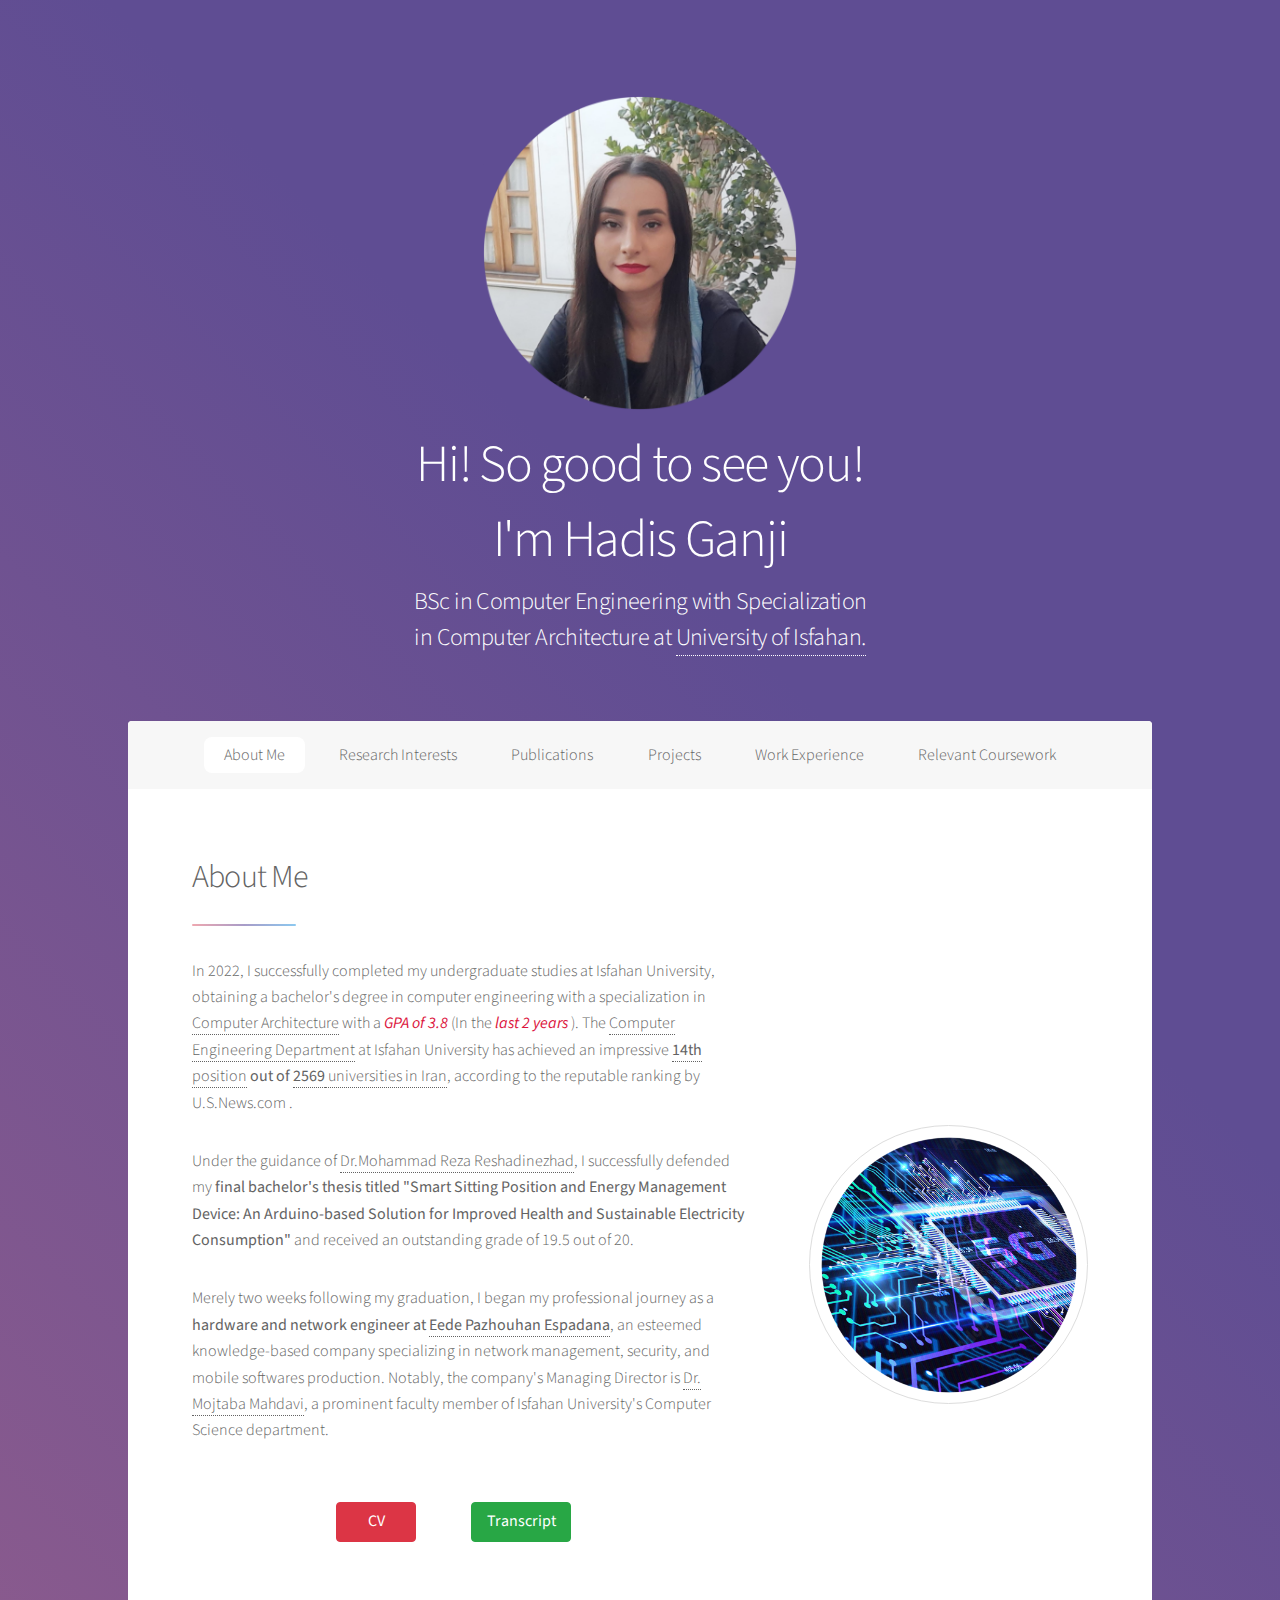
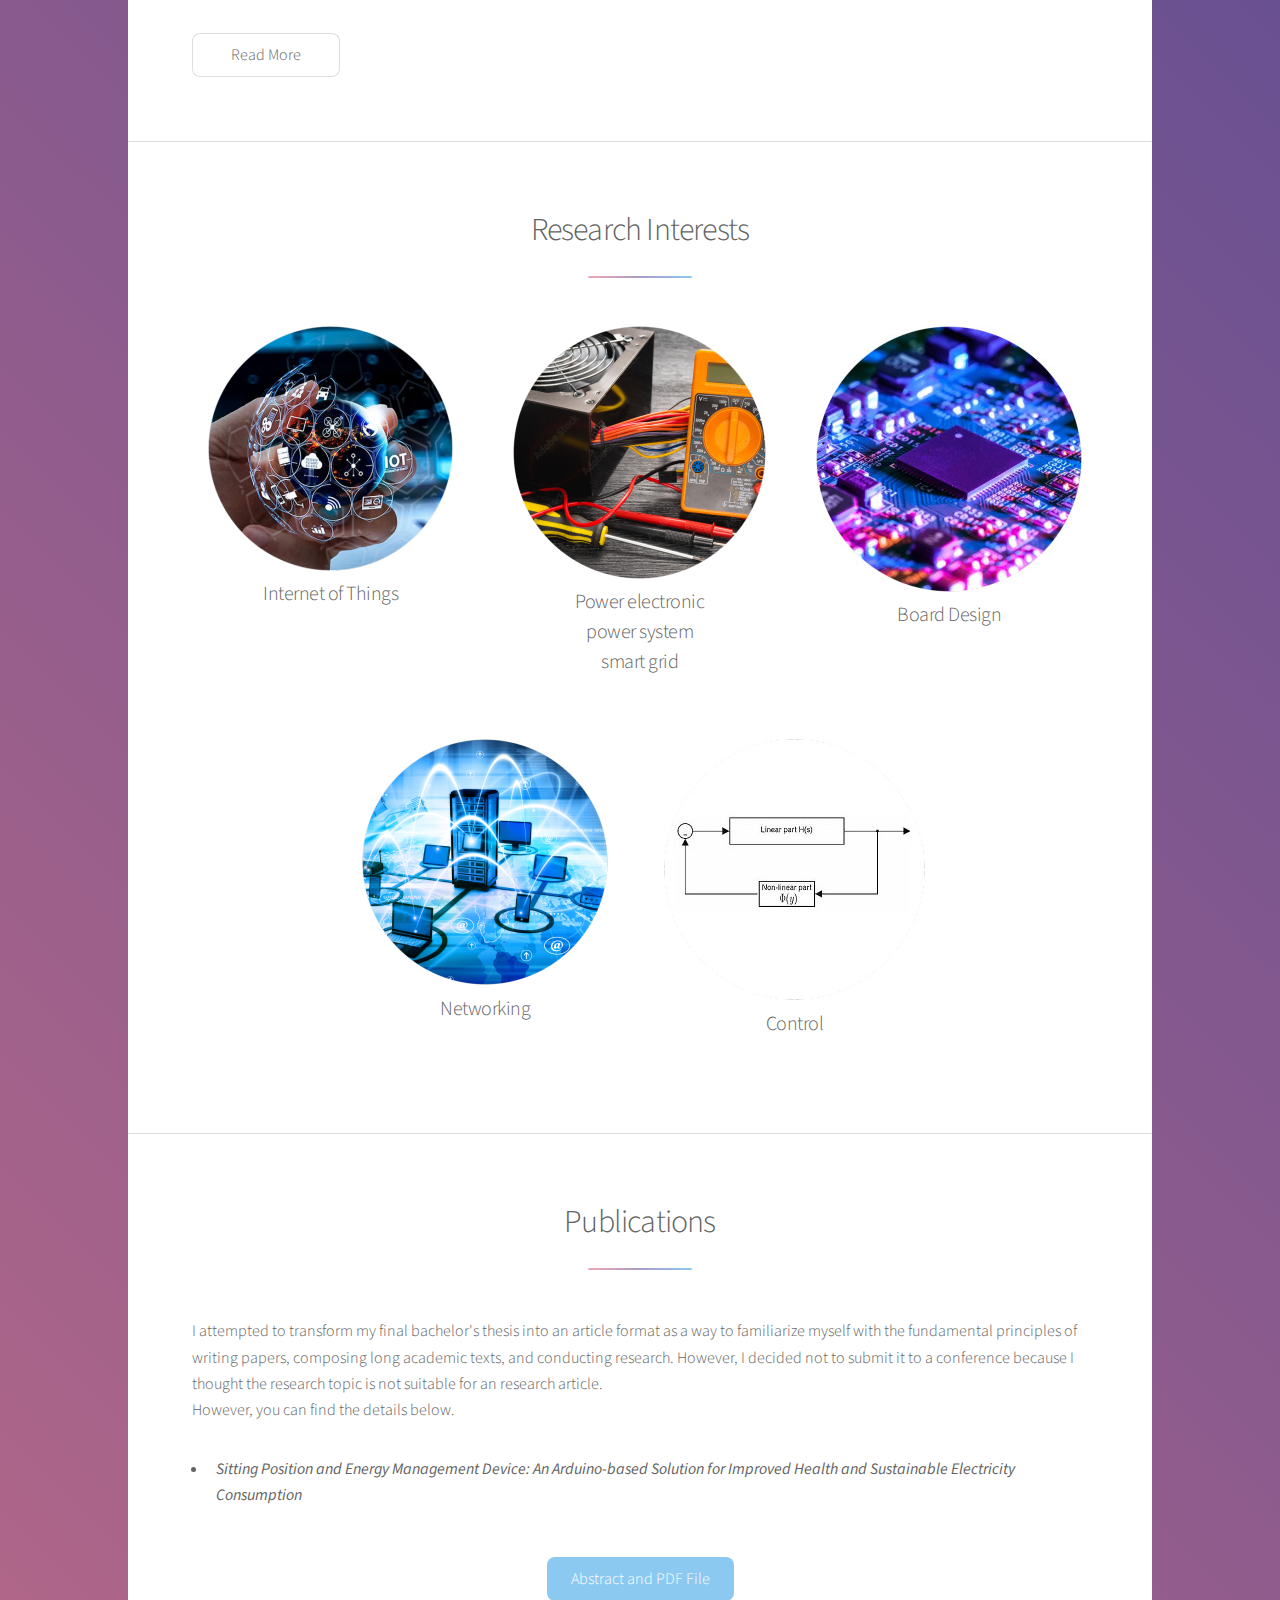
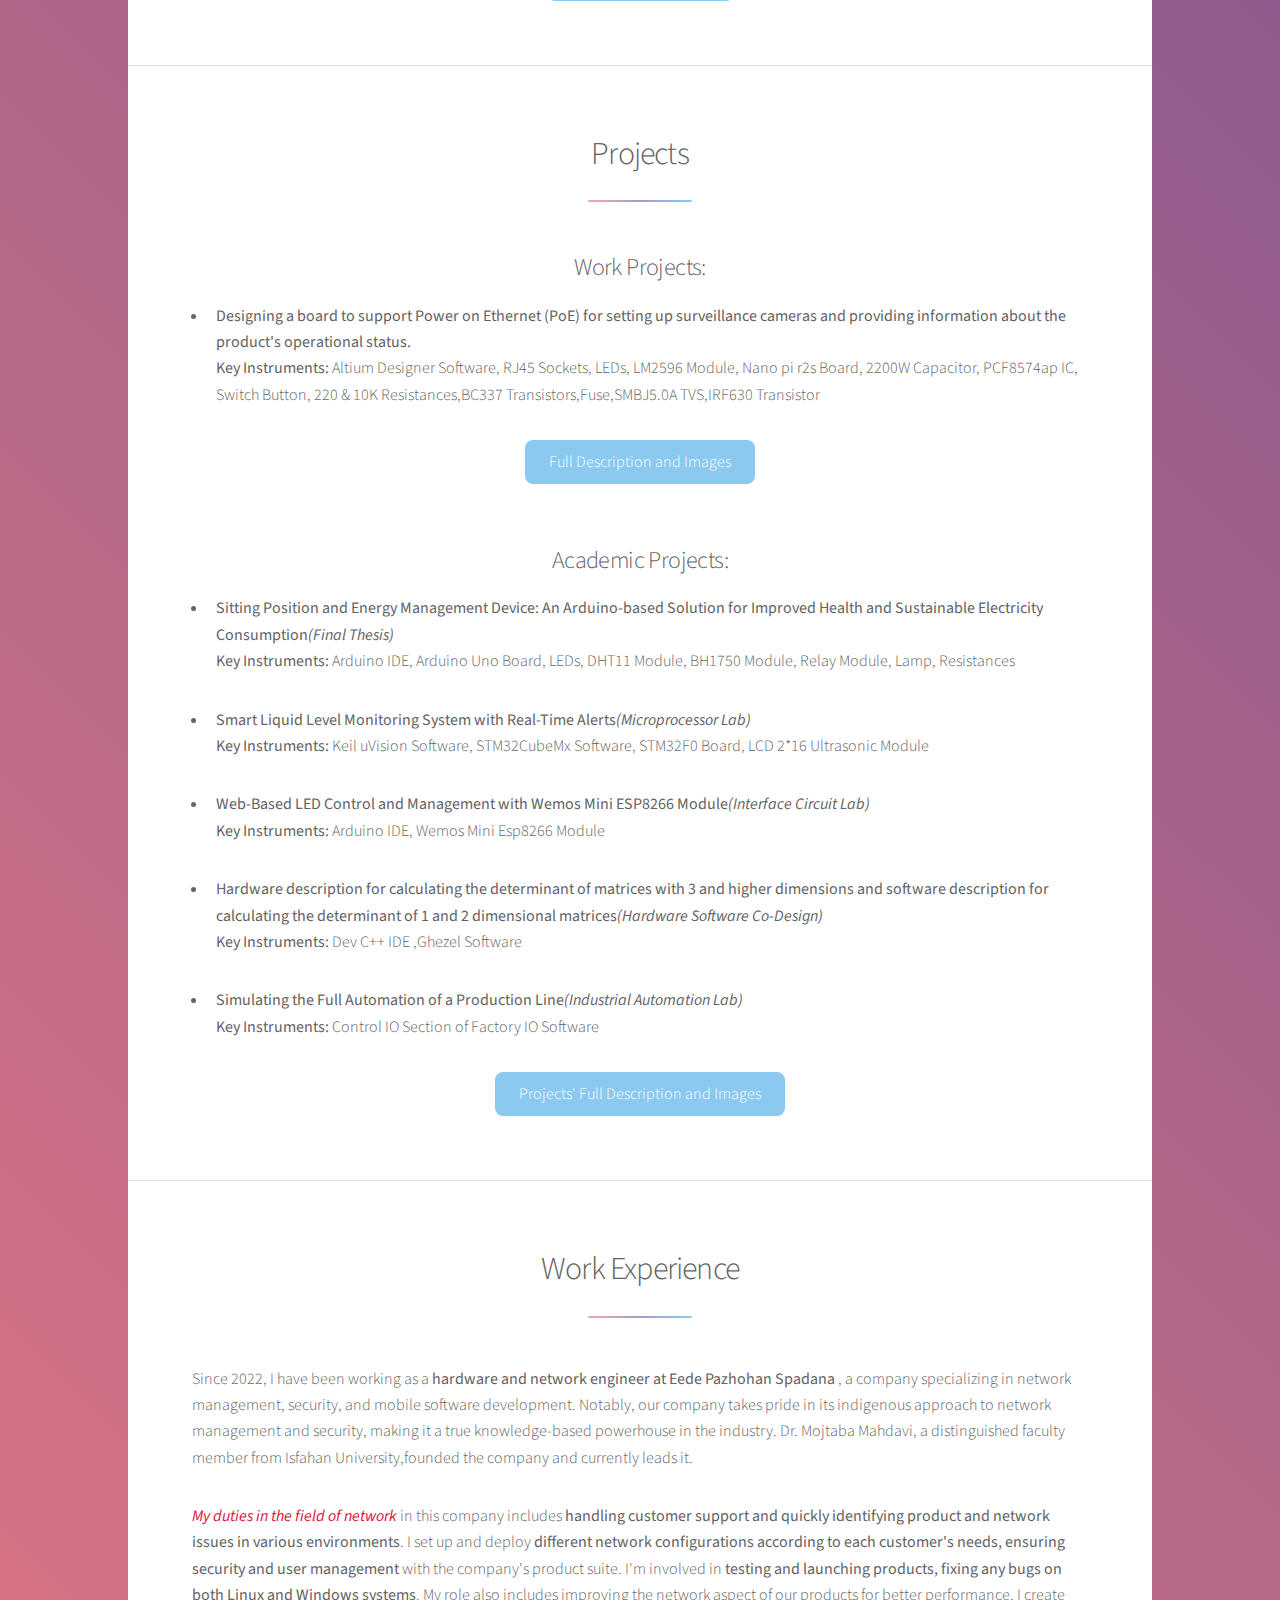
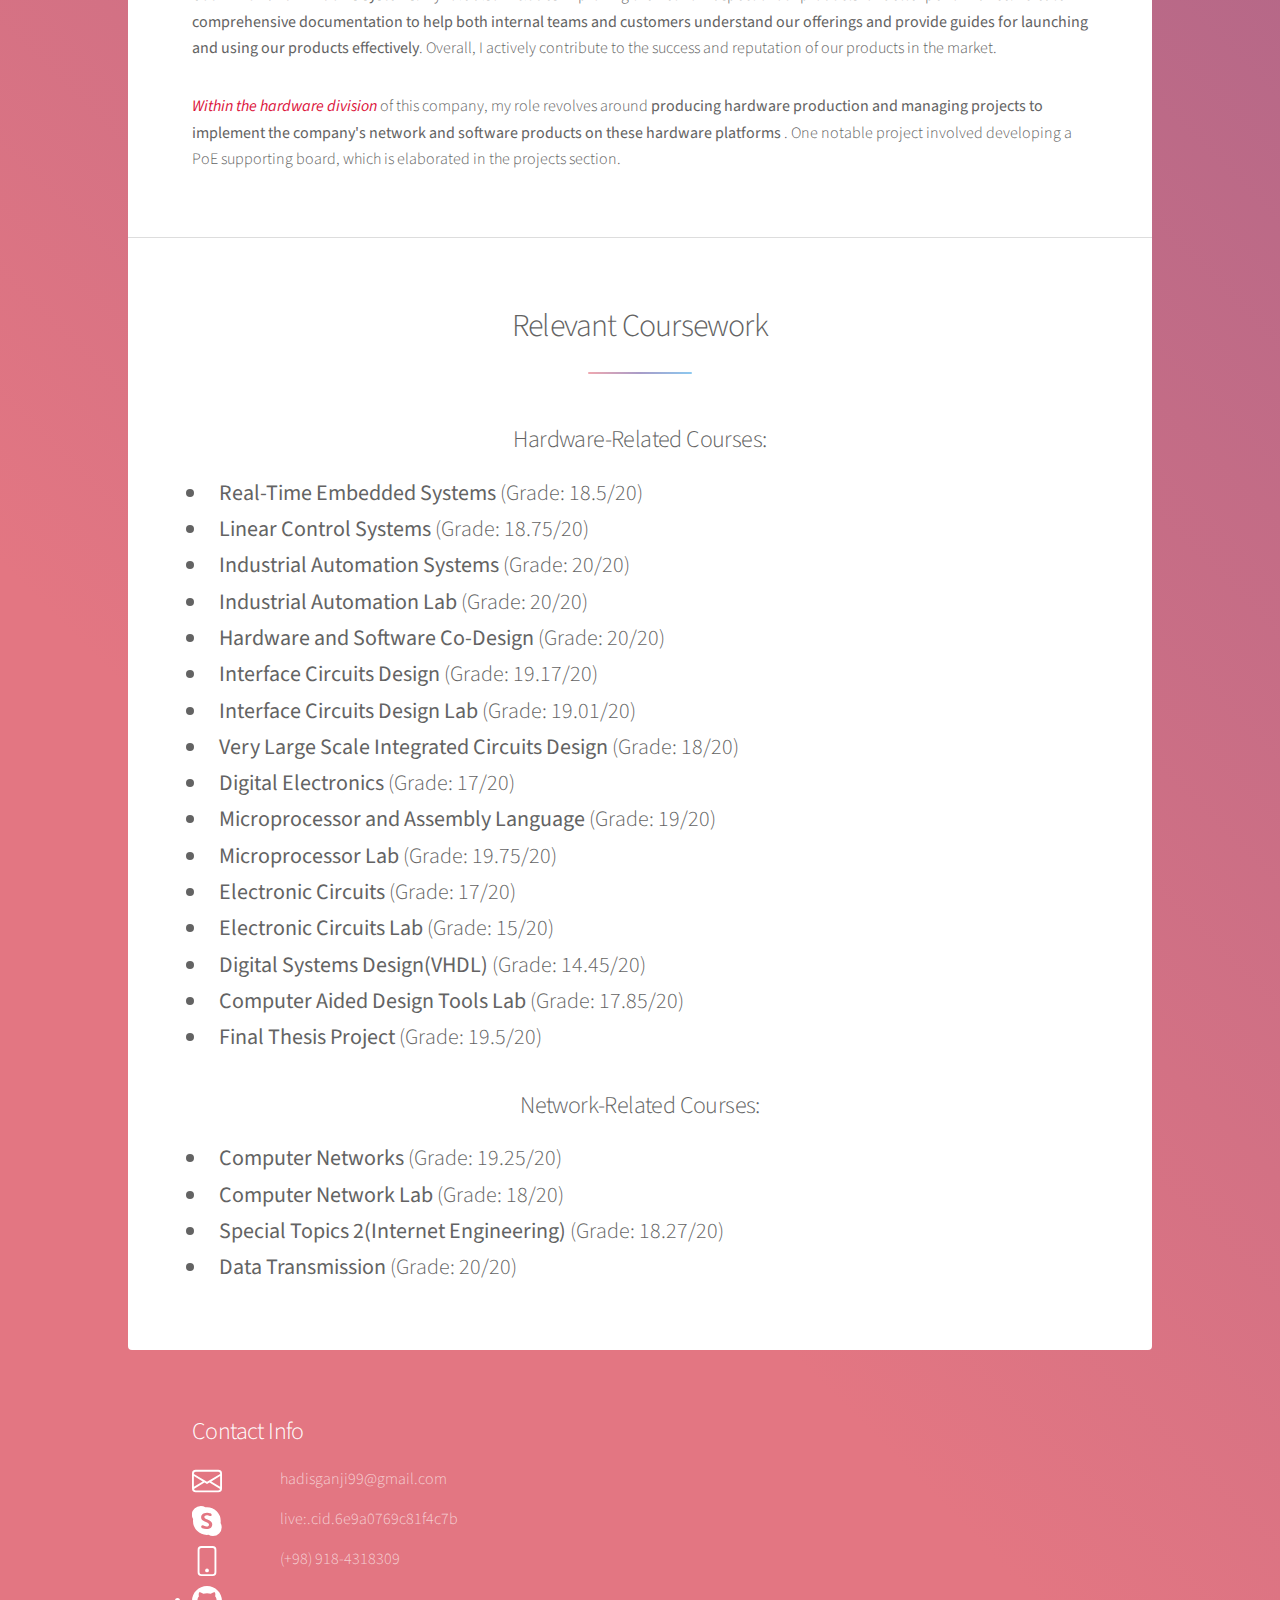
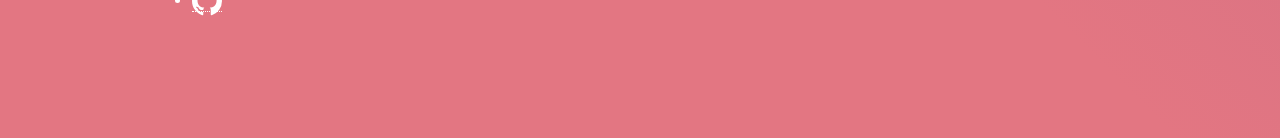
==== commit 07c9f577: "Final edit1" ====
--- a/index.html
+++ b/index.html
@@ -48,7 +48,7 @@
 		<!-- Header -->
 		<header id="header" class="alt">
 			<span class="logo">
-				<img style="max-width: 35%;" alt="" src="index_files/me.png">
+				<img style="max-width: 35%;" alt="" src="images/index/me.png">
 			</span>
 			<h1>Hi! So good to see you! <div></div>
 			</h1>
@@ -107,17 +107,24 @@
 						<p>
 							Merely two weeks following my graduation, I began my professional journey as a
 							<strong>hardware and
-								network engineer at <a href="https://eepaco.ir/">Eede Pazhohan Espadana</a></strong>, an
+								network engineer at <a href="https://eepaco.ir/">Eede Pazhouhan Espadana</a></strong>, an
 							esteemed
 							knowledge-based company specializing in network management, security, and mobile softwares
 							production. Notably, the company's Managing Director is <a
 								href="https://scholar.google.com/citations?hl=en&user=4ywD6eQAAAAJ">Dr. Mojtaba
 								Mahdavi</a>, a prominent faculty member of Isfahan University's Computer Science
 							department. <br>
-
+							<br>
 						<ul class="actions">
-							<li><a href="#" type="button" class="btn btn-danger">CV</a></li>
-							<li><a href="#" type="button" class="btn btn-success">Transcript</a></li>
+							&nbsp;&nbsp;&nbsp;&nbsp;&nbsp;&nbsp;&nbsp;&nbsp;&nbsp;&nbsp;&nbsp;&nbsp;&nbsp;
+							&nbsp;&nbsp;&nbsp;&nbsp;&nbsp;&nbsp;&nbsp;&nbsp;&nbsp;&nbsp;&nbsp;&nbsp;&nbsp;
+							&nbsp;&nbsp;&nbsp;&nbsp;&nbsp;&nbsp;&nbsp;&nbsp;&nbsp;&nbsp;&nbsp;&nbsp;&nbsp;
+							&nbsp;&nbsp;&nbsp;&nbsp;&nbsp;&nbsp;
+						
+							<li><a href="Hadis_Ganji_CV.pdf" type="button" class="btn btn-danger" style="height: 40px; width: 80px;" >CV</a></li>
+							&nbsp;&nbsp;&nbsp;&nbsp;&nbsp;&nbsp;&nbsp;&nbsp;&nbsp;&nbsp;&nbsp;&nbsp;&nbsp;
+						
+							<li><a href="Hadis_Ganji_Transcript.pdf" type="button" class="btn btn-success" style="height: 40px; width: 100px;">Transcript</a></li>
 						</ul>
 						<br>
 						</p>
@@ -126,7 +133,7 @@
 							<li><a href="Read More About Me.html" class="button">Read More</a></li>
 						</ul>
 					</div>
-					<span class="image"><img src="images/index.png" alt=""></span>
+					<span class="image"><img src="images/index/Board.png" alt=""></span>
 				</div>
 			</section>
 
@@ -137,51 +144,40 @@
 				</header>
 				<ul class="features">
 					<li>
-						<span class="image"><img src="images/circle_iot(2).jpg" alt=""></span>
+						<span class="image"><img src="images/index/iot.jpg" alt=""></span>
 						<h3>Internet of Things</h3>
 						<p> </p>
 					</li>
 					<li>
-<<<<<<< HEAD
-						<span class="image"><img src="images/imgonline-com-ua-shape-r41WKgwW0dTmNQNR(2).jpg"
-								alt=""></span>
+						<span class="image"><img src="images/index/power.jpg" alt=""></span>
 						<h3>Power electronic<br>power system<br>smart grid</h3>
 						<p> </p>
 					</li>
 					<li>
-						<span class="image"><img src="images/interest4.jpg"
-								alt=""></span>
-						<h3>VLSI</h3>
+						<span class="image"><img src="images/index/boarddesign.jpg" alt=""></span>
+						<h3>Board Design</h3>
 						<p> </p>
 					</li>
 					<li>
-=======
->>>>>>> parent of 0b84318 (update)
-						<span class="image"><img src="images/imgonline-com-ua-shape-4cOcm2SMSVDm7pzH(3).jpg"
-								alt=""></span>
+						<span class="image"><img src="images/index/networking.jpg" alt=""></span>
 						<h3>Networking</h3>
 						<p> </p>
 					</li>
 					<li>
-						<span class="image"><img src="images/imgonline-com-ua-shape-r41WKgwW0dTmNQNR(2).jpg"
-								alt=""></span>
-						<h3>Power electronic<br>power system<br>smart grid</h3>
+						<span class="image"><img src="images/index/control.jpg" alt=""></span>
+						<h3>Control</h3>
 						<p> </p>
 					</li>
-				</ul>
-				<!-- <footer class="major">
-					<ul class="actions special">
-						<li><a href="generic.html" class="button">Learn More</a></li>
-					</ul>
-				</footer> -->
+
+				</ul>
+
 			</section>
 
 			<!-- Second Section -->
 			<section id="second" class="main special">
 				<header class="major">
 					<h2>Publications</h2>
-					<!-- <p>Donec imperdiet consequat consequat. Suspendisse feugiat congue<br />
-						posuere. Nulla massa urna, fermentum eget quam aliquet.</p> -->
+
 				</header>
 
 
@@ -198,35 +194,6 @@
 				</ul>
 
 
-				<!-- <ul class="statistics">
-					<li class="style1">
-						<span class="icon solid fa-code-branch"></span>
-						<strong>5,120</strong> Etiam
-					</li>
-					<li class="style2">
-						<span class="icon fa-folder-open"></span>
-						<strong>8,192</strong> Magna
-					</li>
-					<li class="style3">
-						<span class="icon solid fa-signal"></span>
-						<strong>2,048</strong> Tempus
-					</li>
-					<li class="style4">
-						<span class="icon solid fa-laptop"></span>
-						<strong>4,096</strong> Aliquam
-					</li>
-					<li class="style5">
-						<span class="icon fa-gem"></span>
-						<strong>1,024</strong> Nullam
-					</li>
-				</ul> -->
-				<!-- <p class="content">Nam elementum nisl et mi a commodo porttitor. Morbi sit amet nisl eu arcu faucibus
-					hendrerit vel a risus. Nam a orci mi, elementum ac arcu sit amet, fermentum pellentesque et purus.
-					Integer maximus varius lorem, sed convallis diam accumsan sed. Etiam porttitor placerat sapien, sed
-					eleifend a enim pulvinar faucibus semper quis ut arcu. Ut non nisl a mollis est efficitur
-					vestibulum. Integer eget purus nec nulla mattis et accumsan ut magna libero. Morbi auctor iaculis
-					porttitor. Sed ut magna ac risus et hendrerit scelerisque. Praesent eleifend lacus in lectus aliquam
-					porta. Cras eu ornare dui curabitur lacinia.</p> -->
 				<footer class="major">
 					<ul class="actions special">
 						<li><a href="Publication Details.html" class="button primary">Abstract and PDF File</a></li>
@@ -244,28 +211,16 @@
 					<li style="text-align: left;"><b>Designing a board to support Power on Ethernet (PoE) for setting
 							up surveillance cameras and providing information about the product's operational
 							status.</b>
-						<!--<ul>
-							<li>I worked on a real-world project as my final thesis. In Isfahan,
-								traffic sensors collected data for 37 months from 71 intersections,
-								yielding 13 million lines of text-based traffic records. The data was cleaned,
-								aggregated, and properly stored in order to be prepared for further time series
-								and clustering analysis. In order to identify similar or dissimilar locations in
-								the city for more effective traffic management, the main process of this project
-								was to divide city intersections based on the similarity of their traffic flows.
-								My secondary goal was to use time series visualization to examine daily variations
-								in traffic flow at individual intersections and identify patterns.
-								Results obtained from this project led to the publication of my second research paper.
-							</li><br> -->
+
 						<p><b>Key Instruments: </b> Altium Designer Software, RJ45 Sockets, LEDs, LM2596 Module, Nano pi
 							r2s Board, 2200W Capacitor, PCF8574ap IC, Switch Button, 220 & 10K Resistances,BC337
 							Transistors,Fuse,SMBJ5.0A TVS,IRF630 Transistor
 						</p>
 				</ul>
 				<ul class="actions special">
-					<li><a href="Work Project's Details.html"
-							class="button primary">Full Description and Images</a></li>
-					<!-- <li><a href="/Publications/ICCKE Presentation.pdf" class="button">Conference Presentation
-							File</a></li> -->
+					<li><a href="Work Project's Details.html" class="button primary">Full Description and Images</a>
+					</li>
+
 				</ul>
 				</li>
 				<br>
@@ -274,169 +229,64 @@
 					<li style="text-align: left;"><b>Sitting Position and Energy Management Device: An
 							Arduino-based Solution for Improved Health and Sustainable Electricity
 							Consumption<i>(Final Thesis)</i></b>
-						<!--<ul>
-							<li>I worked on a real-world project as my final thesis. In Isfahan,
-								traffic sensors collected data for 37 months from 71 intersections,
-								yielding 13 million lines of text-based traffic records. The data was cleaned,
-								aggregated, and properly stored in order to be prepared for further time series
-								and clustering analysis. In order to identify similar or dissimilar locations in
-								the city for more effective traffic management, the main process of this project
-								was to divide city intersections based on the similarity of their traffic flows.
-								My secondary goal was to use time series visualization to examine daily variations
-								in traffic flow at individual intersections and identify patterns.
-								Results obtained from this project led to the publication of my second research paper.
-							</li><br> -->
+
 						<p><b>Key Instruments: </b>
-							Arduino IDE, Arduino Uno Board, LEDs, DHT11 Module, BH1750 Module, Relay Module, Lamp, Resistances
-
-						</p>
-						<!-- </ul>
-				<ul class="actions special">
-					<li><a href="https://github.com/Mohammad-Aminazadeh/City-Traffic-Data-Analysis-and-Clustering"
-							class="button primary">Full Description and Images</a></li>
-					<li><a href="/Publications/ICCKE Presentation.pdf" class="button">Conference Presentation
-							File</a></li>
-				</ul> -->
-					</li>
+							Arduino IDE, Arduino Uno Board, LEDs, DHT11 Module, BH1750 Module, Relay Module, Lamp,
+							Resistances
+
+						</p>
+				</ul>
+
+				</li>
 				</ul>
 
 
 				<ul>
 					<li style="text-align: left;"><b>Smart Liquid Level Monitoring System with Real-Time
 							Alerts<i>(Microprocessor Lab)</i></b>
-						<!--<ul>
-							<li>I worked on a real-world project as my final thesis. In Isfahan,
-								traffic sensors collected data for 37 months from 71 intersections,
-								yielding 13 million lines of text-based traffic records. The data was cleaned,
-								aggregated, and properly stored in order to be prepared for further time series
-								and clustering analysis. In order to identify similar or dissimilar locations in
-								the city for more effective traffic management, the main process of this project
-								was to divide city intersections based on the similarity of their traffic flows.
-								My secondary goal was to use time series visualization to examine daily variations
-								in traffic flow at individual intersections and identify patterns.
-								Results obtained from this project led to the publication of my second research paper.
-							</li><br> -->
+
 						<p><b>Key Instruments: </b> Keil uVision Software, STM32CubeMx Software, STM32F0 Board, LCD 2*16
 							Ultrasonic Module</p>
 				</ul>
-				<!-- <ul class="actions special">
-					<li><a href="https://github.com/Mohammad-Aminazadeh/City-Traffic-Data-Analysis-and-Clustering"
-							class="button primary">Full Description and Images</a></li>
-					<li><a href="/Publications/ICCKE Presentation.pdf" class="button">Conference Presentation
-							File</a></li>
-				</ul> -->
+
 				</li>
 
 				<ul>
 					<li style="text-align: left;"><b>Web-Based LED Control and Management with Wemos Mini ESP8266
-							Module<i>(Interface Circiut Lab)</i></b>
-						<!--<ul>
-							<li>I worked on a real-world project as my final thesis. In Isfahan,
-								traffic sensors collected data for 37 months from 71 intersections,
-								yielding 13 million lines of text-based traffic records. The data was cleaned,
-								aggregated, and properly stored in order to be prepared for further time series
-								and clustering analysis. In order to identify similar or dissimilar locations in
-								the city for more effective traffic management, the main process of this project
-								was to divide city intersections based on the similarity of their traffic flows.
-								My secondary goal was to use time series visualization to examine daily variations
-								in traffic flow at individual intersections and identify patterns.
-								Results obtained from this project led to the publication of my second research paper.
-							</li><br> -->
+							Module<i>(Interface Circuit Lab)</i></b>
+
 						<p><b>Key Instruments: </b> Arduino IDE, Wemos Mini Esp8266 Module
 						</p>
 				</ul>
-				<!-- <ul class="actions special">
-					<li><a href="https://github.com/Mohammad-Aminazadeh/City-Traffic-Data-Analysis-and-Clustering"
-							class="button primary">Full Description and Images</a></li>
-					<li><a href="/Publications/ICCKE Presentation.pdf" class="button">Conference Presentation
-							File</a></li>
-				</ul> -->
-				</li>
-
-				<ul>
-					<li style="text-align: left;"><b>hardware description for calculating the determinant of matrices
+
+				</li>
+
+				<ul>
+					<li style="text-align: left;"><b>Hardware description for calculating the determinant of matrices
 							with 3 and higher dimensions and software description for calculating the determinant of 1
 							and 2 dimensional matrices<i>(Hardware Software Co-Design)</i></b>
-						<!--<ul>
-							<li>I worked on a real-world project as my final thesis. In Isfahan,
-								traffic sensors collected data for 37 months from 71 intersections,
-								yielding 13 million lines of text-based traffic records. The data was cleaned,
-								aggregated, and properly stored in order to be prepared for further time series
-								and clustering analysis. In order to identify similar or dissimilar locations in
-								the city for more effective traffic management, the main process of this project
-								was to divide city intersections based on the similarity of their traffic flows.
-								My secondary goal was to use time series visualization to examine daily variations
-								in traffic flow at individual intersections and identify patterns.
-								Results obtained from this project led to the publication of my second research paper.
-							</li><br> -->
+
 						<p><b>Key Instruments: </b> Dev C++ IDE ,Ghezel Software
 						</p>
 				</ul>
-				<!-- <ul class="actions special">
-					<li><a href="https://github.com/Mohammad-Aminazadeh/City-Traffic-Data-Analysis-and-Clustering"
-							class="button primary">Full Description and Images</a></li>
-					<li><a href="/Publications/ICCKE Presentation.pdf" class="button">Conference Presentation
-							File</a></li>
-				</ul> -->
-				</li>
-				<!-- <ul>
-					<li style="text-align: left;"><b>Simulation of an Entrance and an Exit Door
-							Management<i>(Computer Aided Design Tools Lab)</i></b>
-						<ul>
-							<li>I worked on a real-world project as my final thesis. In Isfahan,
-								traffic sensors collected data for 37 months from 71 intersections,
-								yielding 13 million lines of text-based traffic records. The data was cleaned,
-								aggregated, and properly stored in order to be prepared for further time series
-								and clustering analysis. In order to identify similar or dissimilar locations in
-								the city for more effective traffic management, the main process of this project
-								was to divide city intersections based on the similarity of their traffic flows.
-								My secondary goal was to use time series visualization to examine daily variations
-								in traffic flow at individual intersections and identify patterns.
-								Results obtained from this project led to the publication of my second research paper.
-							</li><br>
-						<p><b>Key Instruments: </b> Xilinx ISE Design Software
-						</p>
-				</ul> -->
-				<!-- <ul class="actions special">
-					<li><a href="https://github.com/Mohammad-Aminazadeh/City-Traffic-Data-Analysis-and-Clustering"
-							class="button primary">Full Description and Images</a></li>
-					<li><a href="/Publications/ICCKE Presentation.pdf" class="button">Conference Presentation
-							File</a></li>
-				</ul> -->
+
+				</li>
+
 				</li>
 
 				<ul>
 					<li style="text-align: left;"><b>Simulating the Full Automation of a Production
 							Line<i>(Industrial Automation Lab)</i></b>
-						<!--<ul>
-							<li>I worked on a real-world project as my final thesis. In Isfahan,
-								traffic sensors collected data for 37 months from 71 intersections,
-								yielding 13 million lines of text-based traffic records. The data was cleaned,
-								aggregated, and properly stored in order to be prepared for further time series
-								and clustering analysis. In order to identify similar or dissimilar locations in
-								the city for more effective traffic management, the main process of this project
-								was to divide city intersections based on the similarity of their traffic flows.
-								My secondary goal was to use time series visualization to examine daily variations
-								in traffic flow at individual intersections and identify patterns.
-								Results obtained from this project led to the publication of my second research paper.
-							</li><br> -->
+
 						<p><b>Key Instruments: </b> Control IO Section of Factory IO Software
 						</p>
 				</ul>
 				<ul class="actions special">
-					<li><a href="Academic Projects' Details.html"
-							class="button primary">Projects' Full Description and Images</a></li>
-					<!--<li><a href="/Publications/ICCKE Presentation.pdf" class="button">Conference Presentation
-							File</a></li>-->
-				</ul>
-				</li>
-
-				<!-- <footer class="major">
-					<ul class="actions special">
-						<li><a href="generic.html" class="button primary">Get Started</a></li>
-						<li><a href="generic.html" class="button">Learn More</a></li>
-					</ul>
-				</footer> -->
+					<li><a href="Academic Projects' Details.html" class="button primary">Projects' Full Description and
+							Images</a></li>
+
+					</li>
+
 			</section>
 
 			<section id="forth" class="main special">
@@ -452,14 +302,20 @@
 					Isfahan University,founded the company and currently leads it.</p>
 				<p align="left">
 					<strong><em style="color: crimson;"> My duties in the field of network </em></strong> in this
-					company includes 
+					company includes
 					<strong>handling customer support and quickly identifying product and network issues in various
-					environments</strong>. I set up and deploy <strong>different network configurations according to each customer's
-					needs, ensuring security and user management</strong> with the company's product suite. I'm involved in
-					<strong>testing and launching products, fixing any bugs on both Linux and Windows systems</strong>. My role also
-					includes improving the network aspect of our products for better performance. I create <strong>comprehensive
-					documentation to help both internal teams and customers understand our offerings and provide guides
-					for launching and using our products effectively</strong>. Overall, I actively contribute to the success and
+						environments</strong>. I set up and deploy <strong>different network configurations according to
+						each customer's
+						needs, ensuring security and user management</strong> with the company's product suite. I'm
+					involved in
+					<strong>testing and launching products, fixing any bugs on both Linux and Windows systems</strong>.
+					My role also
+					includes improving the network aspect of our products for better performance. I create
+					<strong>comprehensive
+						documentation to help both internal teams and customers understand our offerings and provide
+						guides
+						for launching and using our products effectively</strong>. Overall, I actively contribute to the
+					success and
 					reputation of our products in the market.
 				</p>
 				<p align="left"> <strong><em style="color: crimson;">Within the hardware division</em></strong> of this
@@ -470,12 +326,7 @@
 					PoE supporting board, which is elaborated in the projects section.</p>
 
 
-				<!-- <footer class="major">
-					<ul class="actions special">
-						<li><a href="generic.html" class="button primary">Get Started</a></li>
-						<li><a href="generic.html" class="button">Learn More</a></li>
-					</ul>
-				</footer> -->
+
 			</section>
 
 
@@ -528,47 +379,50 @@
 					</li>
 				</ul>
 
-				<!-- <footer class="major">
-					<ul class="actions special">
-						<li><a href="generic.html" class="button primary">Get Started</a></li>
-						<li><a href="generic.html" class="button">Learn More</a></li>
-					</ul>
-				</footer> -->
+
 			</section>
 
 		</div>
 
 		<!-- Footer -->
 		<footer id="footer">
-			<!--<section>
-				<h2 style="font-family:'Times New Roman', Times, serif">Through various chances, through all
-					vicissitudes, we make our way ....</h2>
-				<p>Aeneid</p>
-				<!-- <ul class="actions">
-					<li><a href="generic.html" class="button">Learn More</a></li>
-				</ul> 
-			</section>-->
+
 			<section>
 				<h2>Contact Info</h2>
 				<dl class="alt">
 					<!-- <dt>Address</dt>
 					<dd>Department of Computer Science/Engineering &bull; University of Isfahan &bull; Daneshgah Street &bull; Isfahan &bull; IRAN</dd> -->
-					<dt>Email</dt>
-					<dd>hadisganji4578@gmail.com</dd>
-					<dt>SkypeID</dt>
+					<dt><svg xmlns="http://www.w3.org/2000/svg" width="30" height="30" fill="currentColor"
+							class="bi bi-envelope" viewBox="0 0 16 16">
+							<path
+								d="M0 4a2 2 0 0 1 2-2h12a2 2 0 0 1 2 2v8a2 2 0 0 1-2 2H2a2 2 0 0 1-2-2V4Zm2-1a1 1 0 0 0-1 1v.217l7 4.2 7-4.2V4a1 1 0 0 0-1-1H2Zm13 2.383-4.708 2.825L15 11.105V5.383Zm-.034 6.876-5.64-3.471L8 9.583l-1.326-.795-5.64 3.47A1 1 0 0 0 2 13h12a1 1 0 0 0 .966-.741ZM1 11.105l4.708-2.897L1 5.383v5.722Z" />
+						</svg></dt>
+					<dd>hadisganji99@gmail.com</dd>
+
+					<dt><svg xmlns="http://www.w3.org/2000/svg" width="30" height="30" fill="currentColor"
+							class="bi bi-skype" viewBox="0 0 16 16">
+							<path
+								d="M4.671 0c.88 0 1.733.247 2.468.702a7.423 7.423 0 0 1 6.02 2.118 7.372 7.372 0 0 1 2.167 5.215c0 .344-.024.687-.072 1.026a4.662 4.662 0 0 1 .6 2.281 4.645 4.645 0 0 1-1.37 3.294A4.673 4.673 0 0 1 11.18 16c-.84 0-1.658-.226-2.37-.644a7.423 7.423 0 0 1-6.114-2.107A7.374 7.374 0 0 1 .529 8.035c0-.363.026-.724.08-1.081a4.644 4.644 0 0 1 .76-5.59A4.68 4.68 0 0 1 4.67 0zm.447 7.01c.18.309.43.572.729.769a7.07 7.07 0 0 0 1.257.653c.492.205.873.38 1.145.523.229.112.437.264.615.448.135.142.21.331.21.528a.872.872 0 0 1-.335.723c-.291.196-.64.289-.99.264a2.618 2.618 0 0 1-1.048-.206 11.44 11.44 0 0 1-.532-.253 1.284 1.284 0 0 0-.587-.15.717.717 0 0 0-.501.176.63.63 0 0 0-.195.491.796.796 0 0 0 .148.482 1.2 1.2 0 0 0 .456.354 5.113 5.113 0 0 0 2.212.419 4.554 4.554 0 0 0 1.624-.265 2.296 2.296 0 0 0 1.08-.801c.267-.39.402-.855.386-1.327a2.09 2.09 0 0 0-.279-1.101 2.53 2.53 0 0 0-.772-.792A7.198 7.198 0 0 0 8.486 7.3a1.05 1.05 0 0 0-.145-.058 18.182 18.182 0 0 1-1.013-.447 1.827 1.827 0 0 1-.54-.387.727.727 0 0 1-.2-.508.805.805 0 0 1 .385-.723 1.76 1.76 0 0 1 .968-.247c.26-.003.52.03.772.096.274.079.542.177.802.293.105.049.22.075.336.076a.6.6 0 0 0 .453-.19.69.69 0 0 0 .18-.496.717.717 0 0 0-.17-.476 1.374 1.374 0 0 0-.556-.354 3.69 3.69 0 0 0-.708-.183 5.963 5.963 0 0 0-1.022-.078 4.53 4.53 0 0 0-1.536.258 2.71 2.71 0 0 0-1.174.784 1.91 1.91 0 0 0-.45 1.287c-.01.37.076.736.25 1.063z" />
+						</svg></dt>
 					<dd>live:.cid.6e9a0769c81f4c7b</dd>
-					<dt>Phone</dt>
+					<dt><svg xmlns="http://www.w3.org/2000/svg" width="30" height="30" fill="currentColor"
+							class="bi bi-phone" viewBox="0 0 16 16">
+							<path
+								d="M11 1a1 1 0 0 1 1 1v12a1 1 0 0 1-1 1H5a1 1 0 0 1-1-1V2a1 1 0 0 1 1-1h6zM5 0a2 2 0 0 0-2 2v12a2 2 0 0 0 2 2h6a2 2 0 0 0 2-2V2a2 2 0 0 0-2-2H5z" />
+							<path d="M8 14a1 1 0 1 0 0-2 1 1 0 0 0 0 2z" />
+						</svg></dt>
 					<dd>(+98) 918-4318309</dd>
-
+					<dt>
+						<li><a href="https://github.com/ganji-hadis"> <svg xmlns="http://www.w3.org/2000/svg" width="30"
+									height="30" fill="currentColor" class="bi bi-github" viewBox="0 0 16 16">
+									<path
+										d="M8 0C3.58 0 0 3.58 0 8c0 3.54 2.29 6.53 5.47 7.59.4.07.55-.17.55-.38 0-.19-.01-.82-.01-1.49-2.01.37-2.53-.49-2.69-.94-.09-.23-.48-.94-.82-1.13-.28-.15-.68-.52-.01-.53.63-.01 1.08.58 1.23.82.72 1.21 1.87.87 2.33.66.07-.52.28-.87.51-1.07-1.78-.2-3.64-.89-3.64-3.95 0-.87.31-1.59.82-2.15-.08-.2-.36-1.02.08-2.12 0 0 .67-.21 2.2.82.64-.18 1.32-.27 2-.27.68 0 1.36.09 2 .27 1.53-1.04 2.2-.82 2.2-.82.44 1.1.16 1.92.08 2.12.51.56.82 1.27.82 2.15 0 3.07-1.87 3.75-3.65 3.95.29.25.54.73.54 1.48 0 1.07-.01 1.93-.01 2.2 0 .21.15.46.55.38A8.012 8.012 0 0 0 16 8c0-4.42-3.58-8-8-8z" />
+								</svg>
+							</a>
+						</li>
+					</dt>
+					<dd></br></dd>
 				</dl>
-				<ul class="icons">
-					<!-- <li><a href="#" class="icon brands fa-twitter alt"><span class="label">Twitter</span></a></li> -->
-					<!-- <li><a href="#" class="icon brands fa-facebook-f alt"><span class="label">Facebook</span></a></li> -->
-					<!-- <li><a href="#" class="icon brands fa-instagram alt"><span class="label">Instagram</span></a></li> -->
-					<li><a href="https://github.com/Mohammad-Aminazadeh" class="icon brands fa-github alt"><span
-								class="label">GitHub</span></a></li>
-					<!-- <li><a href="#" class="icon brands fa-dribbble alt"><span class="label">Dribbble</span></a></li> -->
-				</ul>
 			</section>
 			<!-- <p class="copyright">&copy; Untitled. Design: <a href="https://html5up.net">HTML5 UP</a>.</p> -->
 		</footer>
@@ -584,20 +438,7 @@
 	<script src="index_files/util.js"></script>
 	<script src="index_files/main.js"></script>
 
-	<!-- Start of Woopra Code -->
-	<!-- <script>
-	!function(){var t,o,c,e=window,n=document,r=arguments,a="script",i=["call","cancelAction","config","identify","push","track","trackClick","trackForm","update","visit"],s=function(){var t,o=this,c=function(t){o[t]=function(){return o._e.push([t].concat(Array.prototype.slice.call(arguments,0))),o}};for(o._e=[],t=0;t<i.length;t++)c(i[t])};for(e.__woo=e.__woo||{},t=0;t<r.length;t++)e.__woo[r[t]]=e[r[t]]=e[r[t]]||new s;(o=n.createElement(a)).async=1,o.src="https://static.woopra.com/js/w.js",(c=n.getElementsByTagName(a)[0]).parentNode.insertBefore(o,c)}("woopra");
-
-	woopra.config({
-		domain: "mohammad-aminazadeh.github.io",
-		outgoing_tracking: true,
-		download_tracking: true,
-		click_tracking: true
-	});
-	
-	woopra.track();
-	</script>
-	End of Woopra Code -->
+
 
 
 
